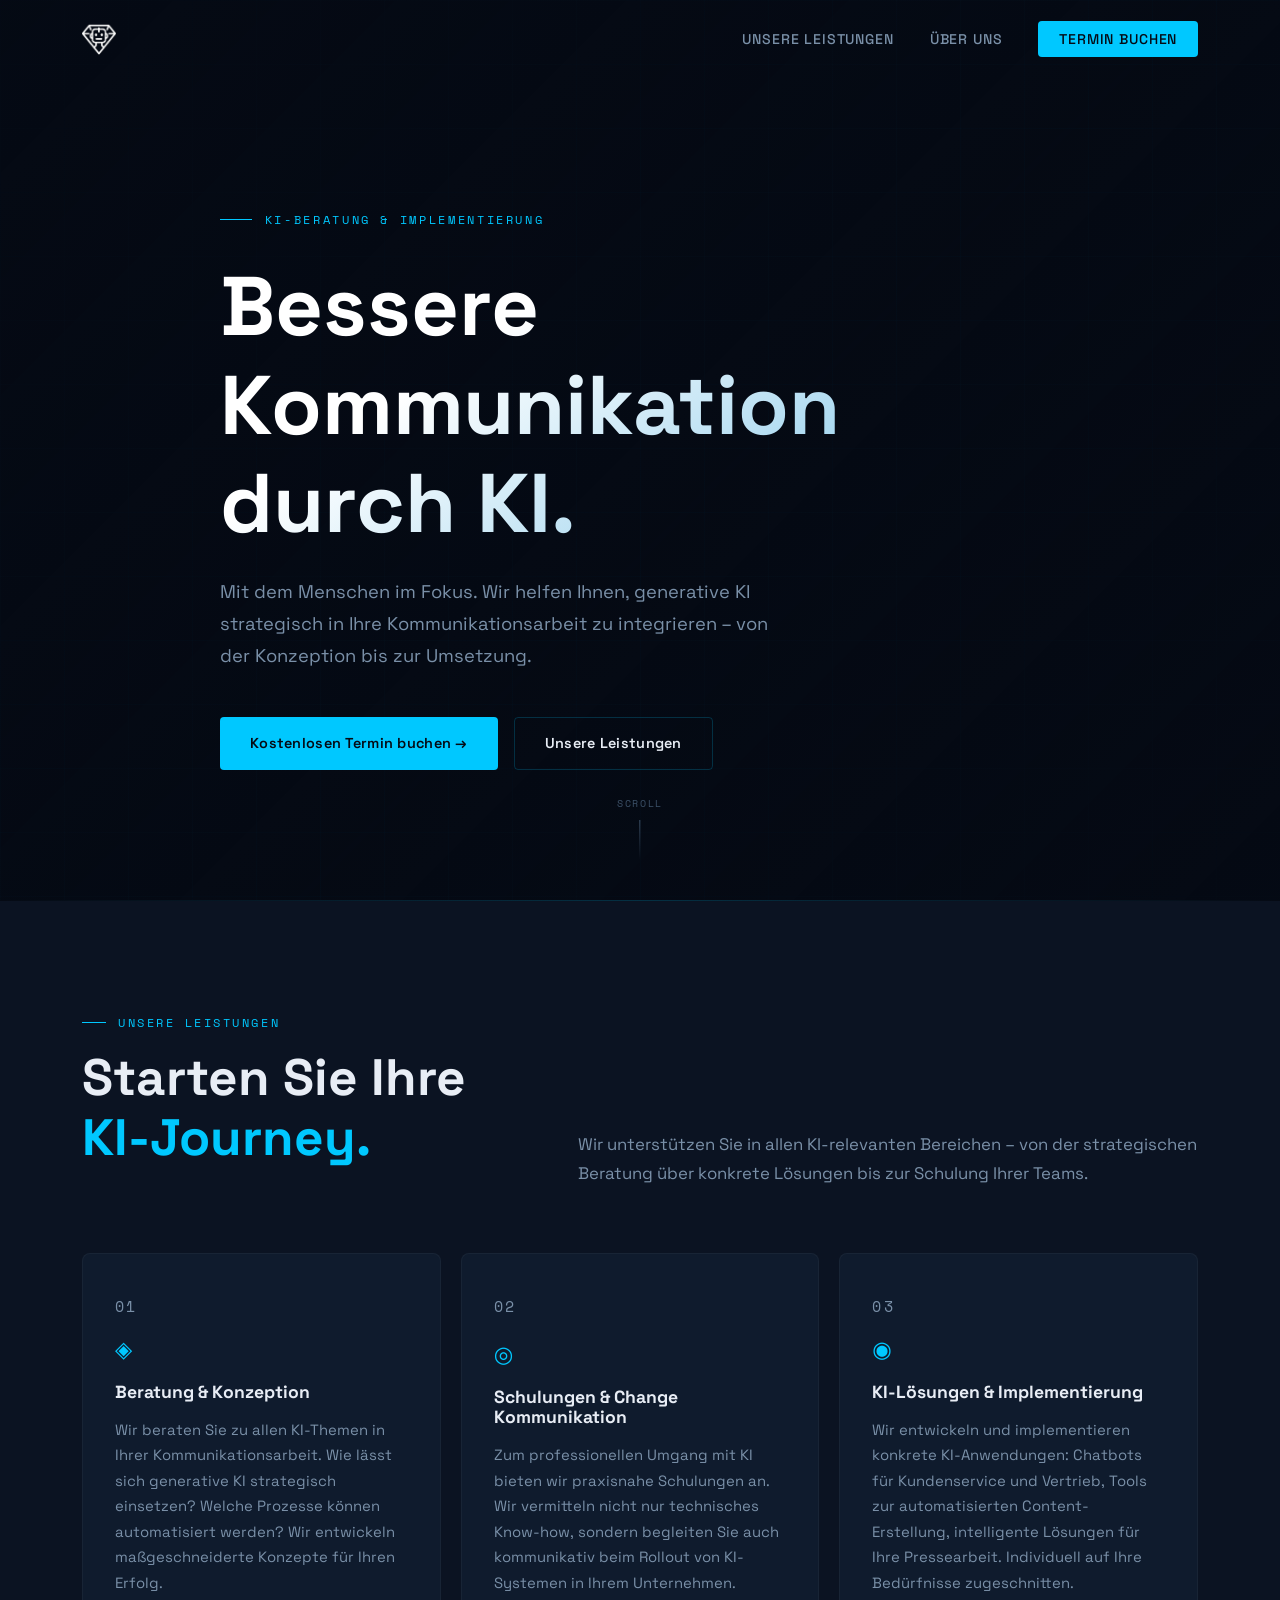
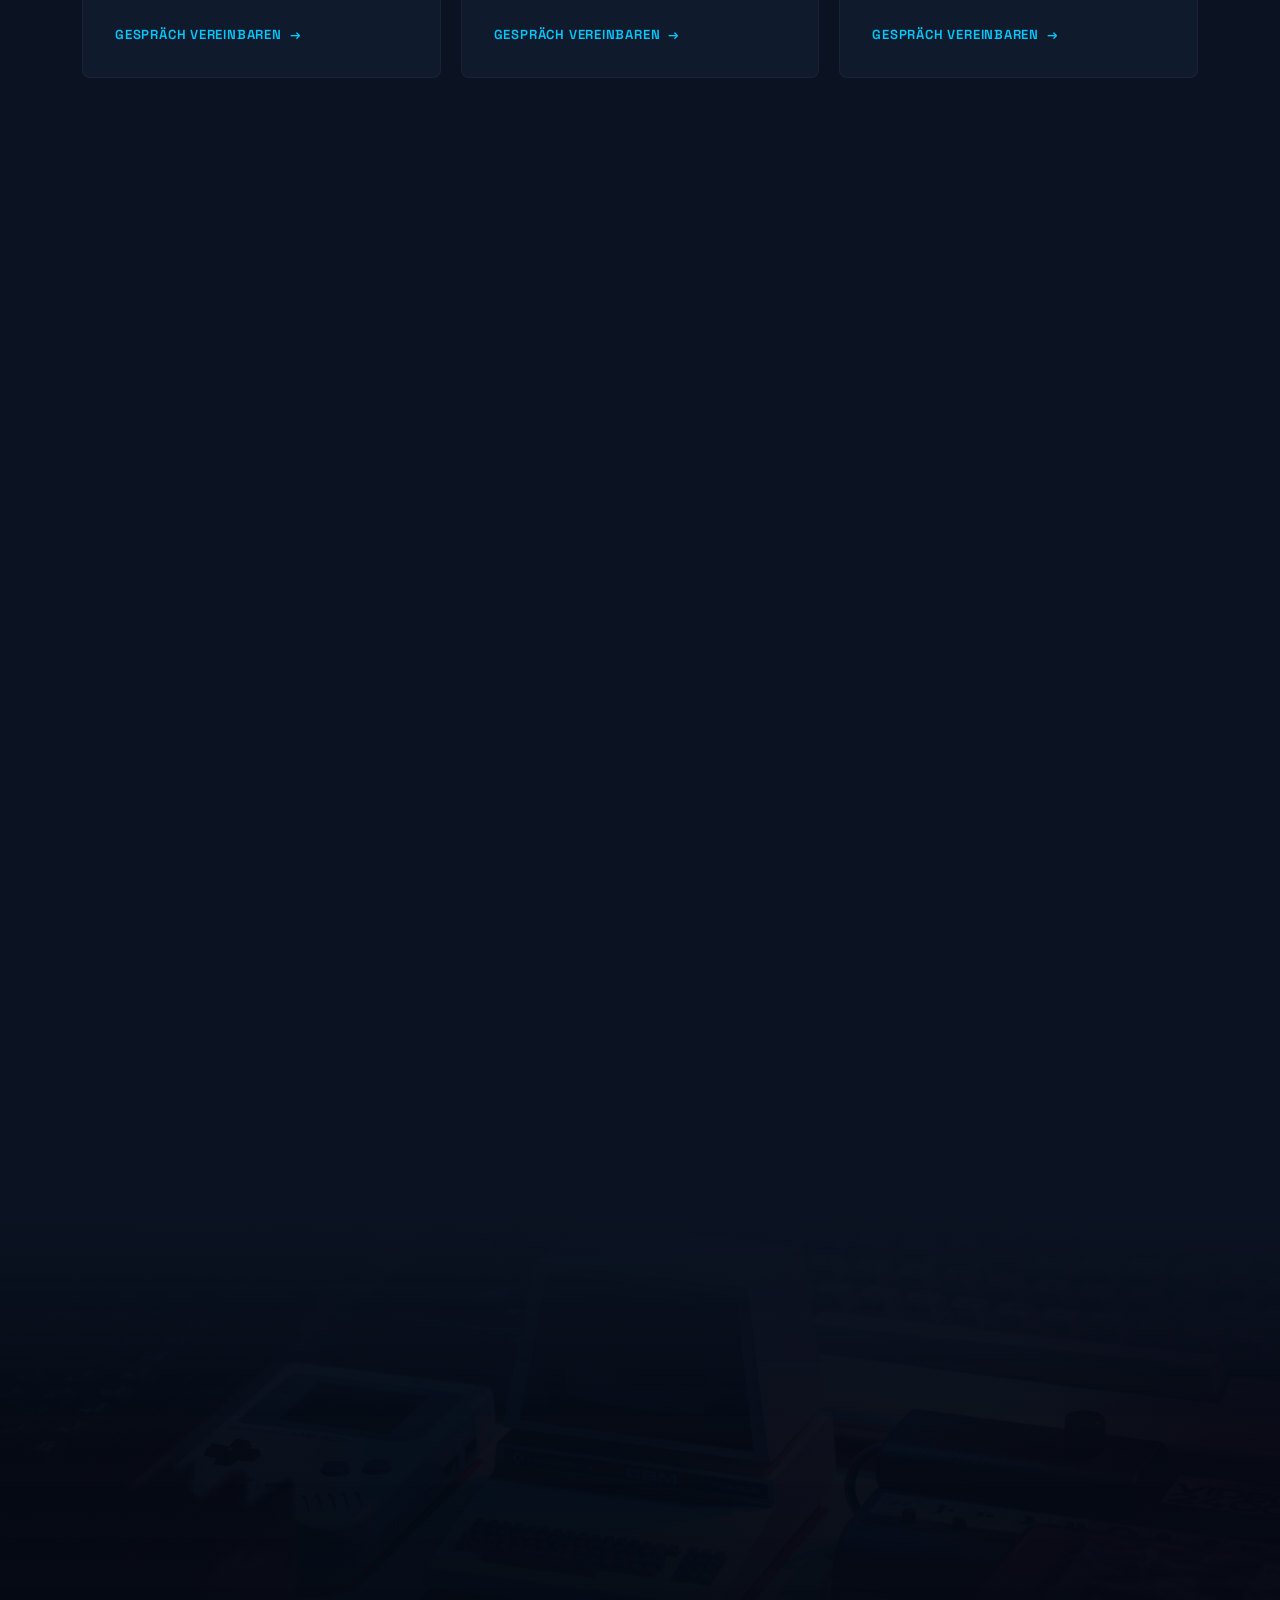
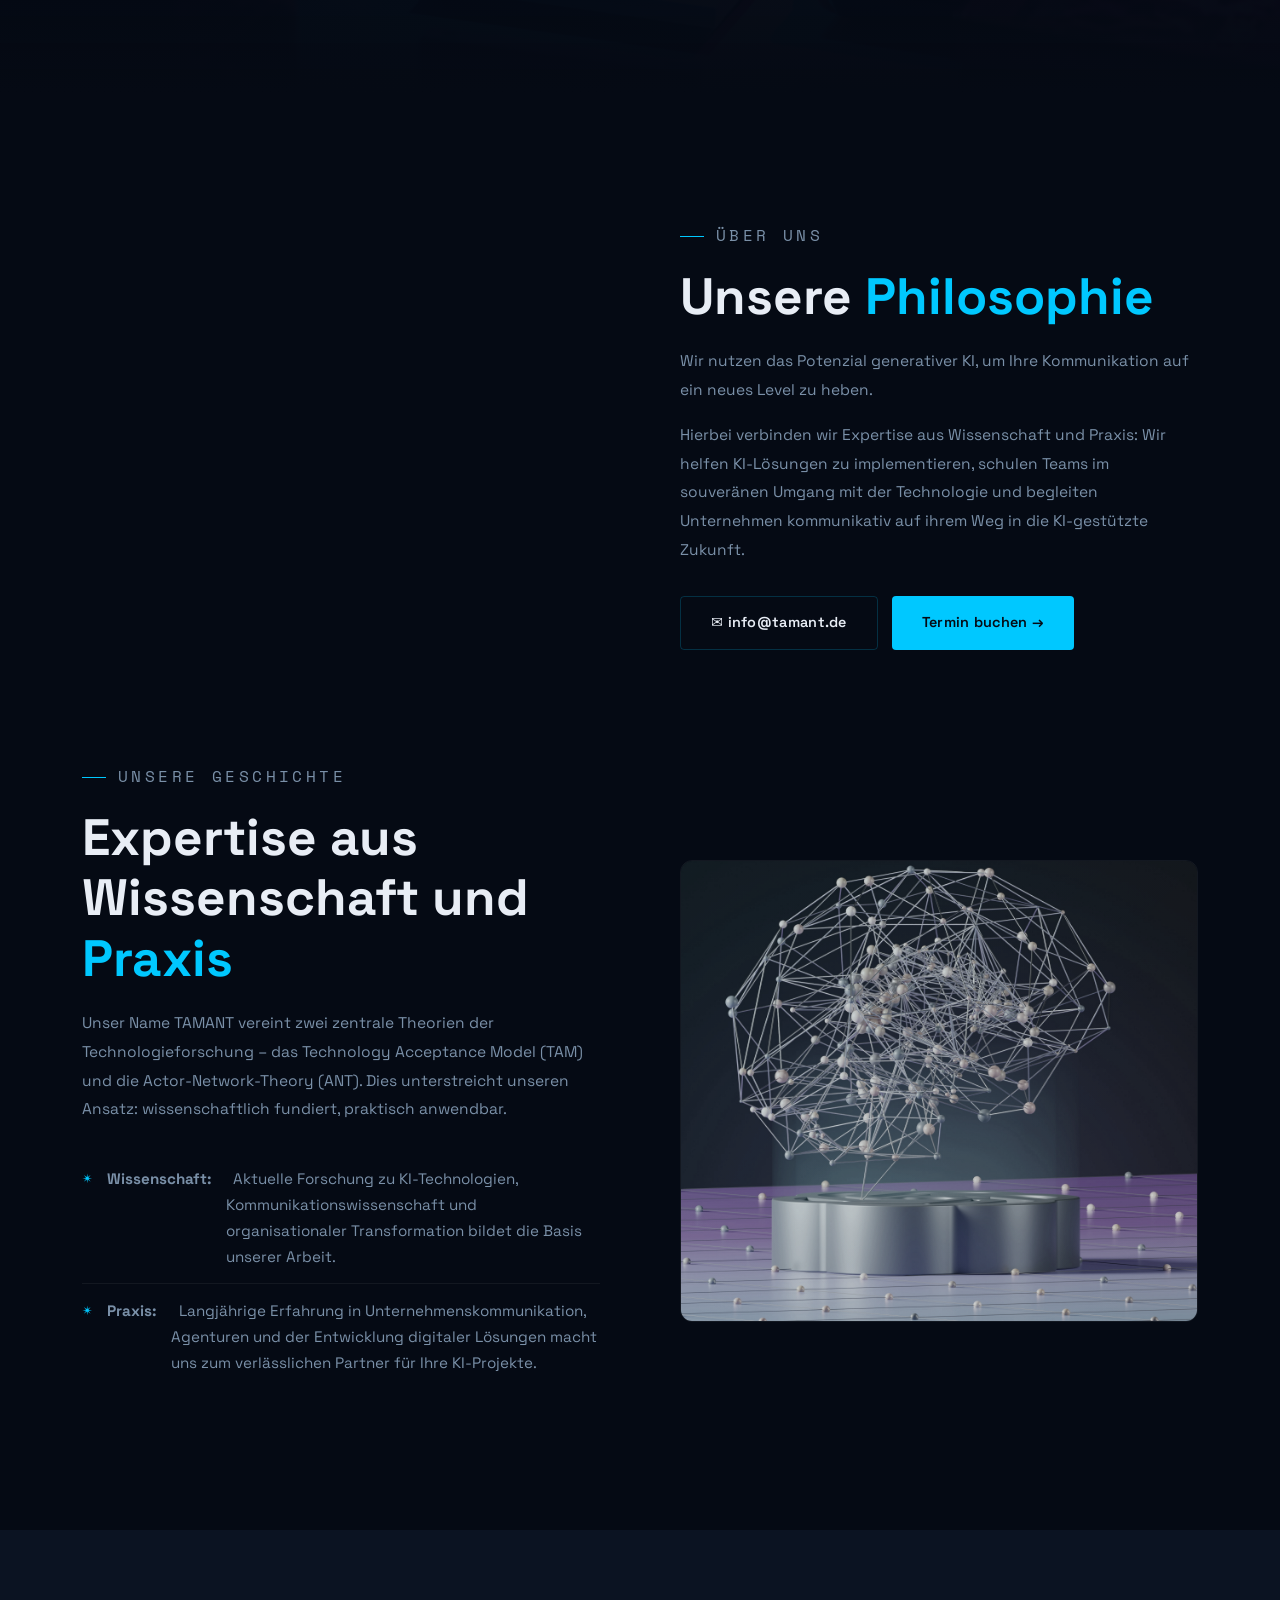
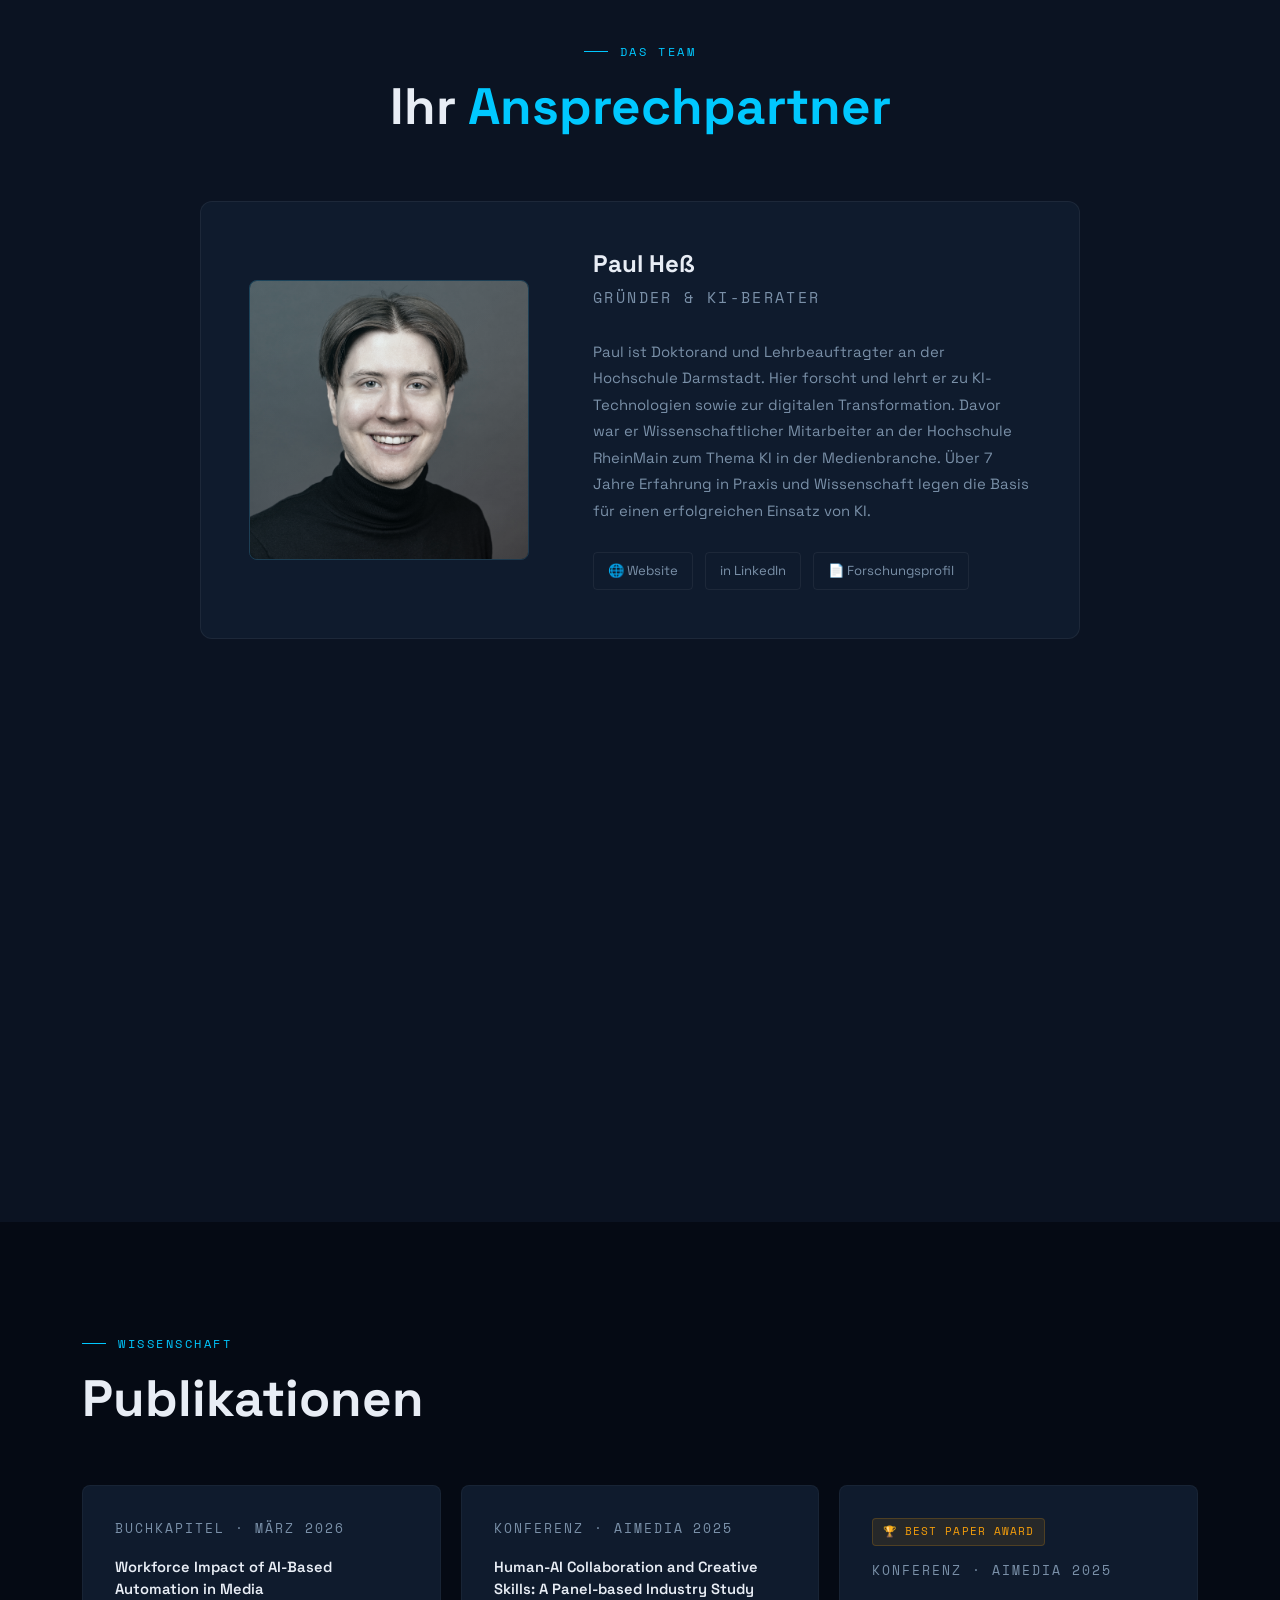
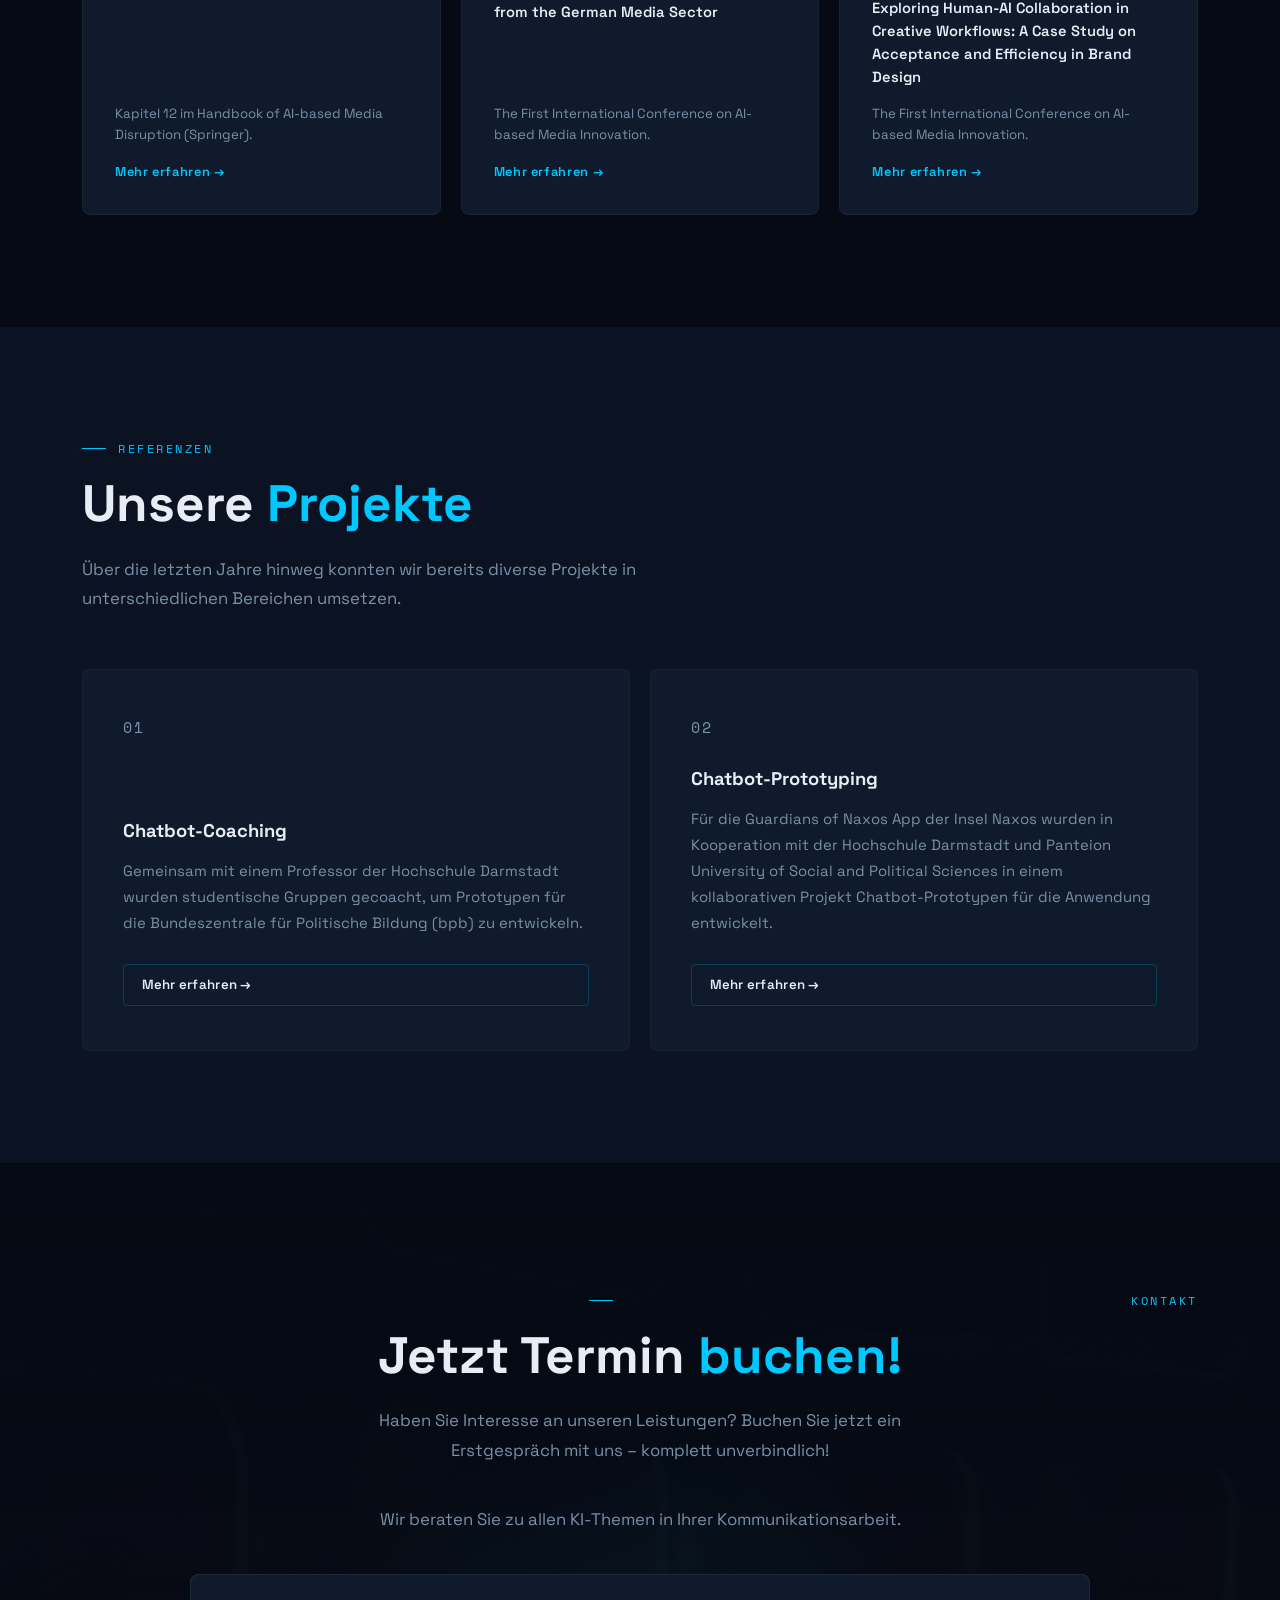
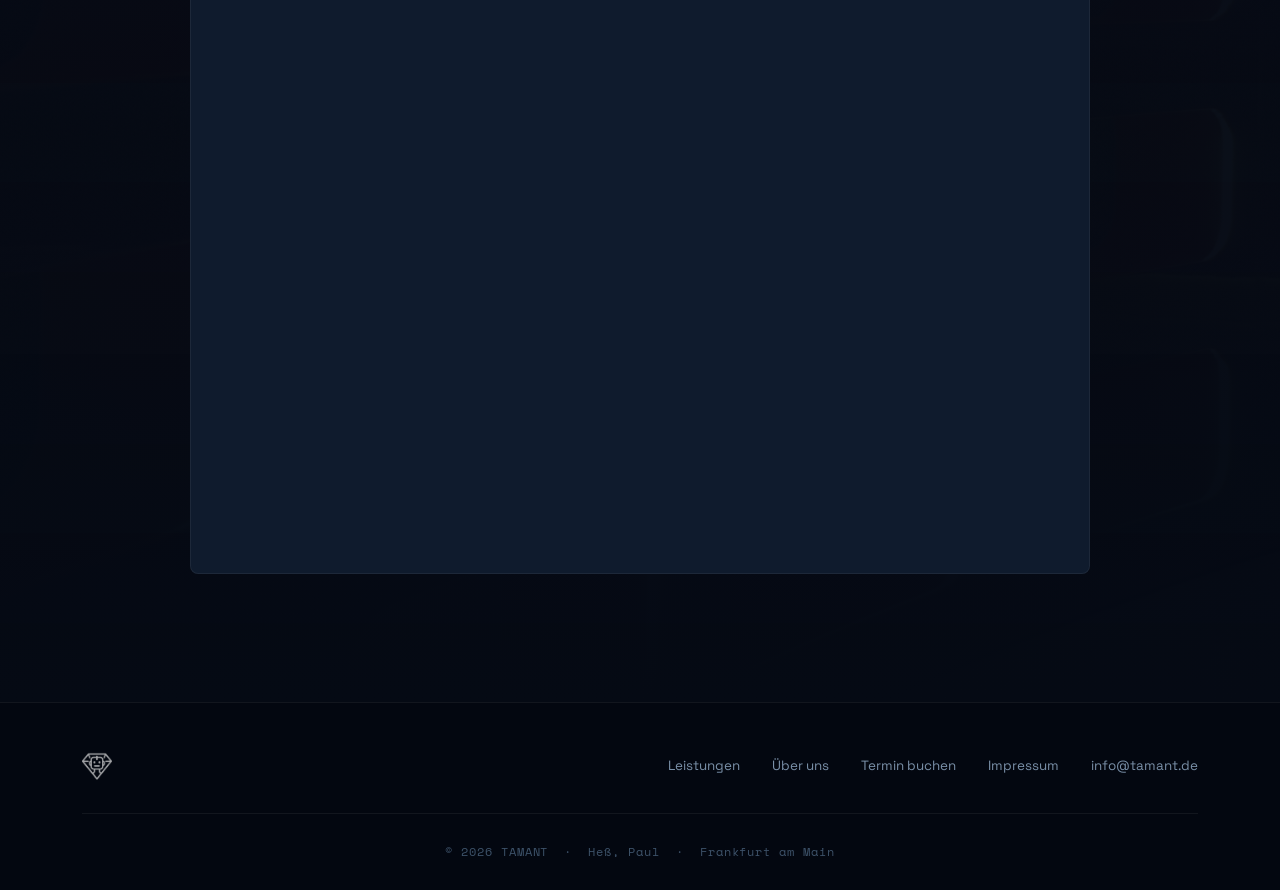
==== index.html @ e0c57c05 "Upload Tamant seite komplett" ====
<!DOCTYPE html>
<html lang="de">
<head>
  <meta charset="UTF-8">
  <meta name="viewport" content="width=device-width, initial-scale=1.0">
  <meta name="description" content="TAMANT – Bessere Kommunikation durch KI. Mit dem Menschen im Fokus. KI-Beratung, Schulungen und Implementierung für Ihre Unternehmenskommunikation.">
  <meta property="og:title" content="TAMANT – KI-Beratung für bessere Kommunikation">
  <meta property="og:description" content="Strategische KI-Beratung, praxisnahe Schulungen und konkrete Implementierung. Wissenschaftlich fundiert, persönlich betreut.">
  <meta property="og:image" content="Multimedia/TAMANT Logo weiß_quadrat.png">
  <title>TAMANT – KI-Beratung für bessere Kommunikation</title>
  <link rel="stylesheet" href="style.css">
  <link rel="icon" href="Multimedia/TAMANT Logo_schwarz.png" type="image/png">
</head>
<body>

  <!-- ══════════════════════════════════════
       NAVIGATION
  ══════════════════════════════════════ -->
  <nav class="nav" id="nav">
    <div class="nav-inner">
      <a href="#home" class="nav-logo" aria-label="TAMANT – Startseite">
        <img src="Multimedia/TAMANT Logo weiß_quadrat.png" alt="TAMANT Logo">
      </a>
      <ul class="nav-links" id="nav-links" role="navigation" aria-label="Hauptnavigation">
        <li><a href="#leistungen">Unsere Leistungen</a></li>
        <li><a href="#ueber-uns">Über uns</a></li>
        <li><a href="#termin" class="nav-cta">Termin buchen</a></li>
      </ul>
      <button class="nav-toggle" id="nav-toggle" aria-label="Menü öffnen/schließen" aria-expanded="false">
        <span></span><span></span><span></span>
      </button>
    </div>
  </nav>


  <!-- ══════════════════════════════════════
       HERO
  ══════════════════════════════════════ -->
  <section class="hero" id="home" aria-label="Willkommen bei TAMANT">
    <div class="hero-video" aria-hidden="true">
      <video autoplay muted loop playsinline preload="metadata">
        <source src="Multimedia/AI_Powered_Network_Animation.mp4" type="video/mp4">
      </video>
    </div>
    <div class="hero-overlay" aria-hidden="true"></div>

    <div class="hero-content">
      <p class="hero-label">KI-Beratung &amp; Implementierung</p>
      <h1>Bessere Kommunikation<br>durch KI.</h1>
      <p class="hero-sub">
        Mit dem Menschen im Fokus. Wir helfen Ihnen, generative KI strategisch
        in Ihre Kommunikationsarbeit zu integrieren – von der Konzeption bis
        zur Umsetzung.
      </p>
      <div class="hero-actions">
        <a href="#termin" class="btn btn-primary">Kostenlosen Termin buchen →</a>
        <a href="#leistungen" class="btn btn-outline">Unsere Leistungen</a>
      </div>
    </div>

    <div class="scroll-hint" aria-hidden="true">scroll</div>
  </section>

  <div class="divider"></div>


  <!-- ══════════════════════════════════════
       LEISTUNGEN
  ══════════════════════════════════════ -->
  <section class="services" id="leistungen">
    <div class="container">

      <div class="services-header">
        <div>
          <p class="section-tag">Unsere Leistungen</p>
          <h2 class="section-title">
            Starten Sie Ihre<br>
            <span class="accent">KI-Journey.</span>
          </h2>
        </div>
        <p class="section-desc">
          Wir unterstützen Sie in allen KI-relevanten Bereichen – von der
          strategischen Beratung über konkrete Lösungen bis zur Schulung
          Ihrer Teams.
        </p>
      </div>

      <!-- Three service cards -->
      <div class="services-grid">

        <div class="service-card fade-up">
          <p class="service-num">01</p>
          <div class="service-icon">◈</div>
          <h3>Beratung &amp; Konzeption</h3>
          <p>
            Wir beraten Sie zu allen KI-Themen in Ihrer Kommunikationsarbeit.
            Wie lässt sich generative KI strategisch einsetzen? Welche Prozesse
            können automatisiert werden? Wir entwickeln maßgeschneiderte
            Konzepte für Ihren Erfolg.
          </p>
          <a href="#termin" class="card-cta">Gespräch vereinbaren</a>
        </div>

        <div class="service-card fade-up delay-1">
          <p class="service-num">02</p>
          <div class="service-icon">◎</div>
          <h3>Schulungen &amp; Change Kommunikation</h3>
          <p>
            Zum professionellen Umgang mit KI bieten wir praxisnahe Schulungen
            an. Wir vermitteln nicht nur technisches Know-how, sondern begleiten
            Sie auch kommunikativ beim Rollout von KI-Systemen in Ihrem
            Unternehmen.
          </p>
          <a href="#termin" class="card-cta">Gespräch vereinbaren</a>
        </div>

        <div class="service-card fade-up delay-2">
          <p class="service-num">03</p>
          <div class="service-icon">◉</div>
          <h3>KI-Lösungen &amp; Implementierung</h3>
          <p>
            Wir entwickeln und implementieren konkrete KI-Anwendungen: Chatbots
            für Kundenservice und Vertrieb, Tools zur automatisierten
            Content-Erstellung, intelligente Lösungen für Ihre Pressearbeit.
            Individuell auf Ihre Bedürfnisse zugeschnitten.
          </p>
          <a href="#termin" class="card-cta">Gespräch vereinbaren</a>
        </div>

      </div><!-- /services-grid -->

      <!-- Pricing block -->
      <div class="pricing-block fade-up">
        <div class="pricing-visual">
          <img src="Multimedia/Layout Dialogue Design.jpg"
               alt="Dialogue Design Visualisierung"
               loading="lazy">
        </div>
        <div class="pricing-text">
          <p class="section-tag">Faire Konditionen</p>
          <h3>Preiswerter Service</h3>
          <p>
            Jedes Projekt ist einzigartig. Deswegen haben wir keine
            Pauschalpreise, sondern entwickeln individuelle Angebote.
          </p>
          <p>
            Durch unser agiles Team bieten wir professionelle KI-Lösungen und
            Beratung zu fairen Konditionen an. Vereinbaren Sie ein unverbindliches
            Erstgespräch und nutzen Sie KI für erfolgreiche Kommunikation!
          </p>
          <div class="btn-group">
            <a href="#termin" class="btn btn-primary">Gespräch vereinbaren →</a>
            <a href="#ueber-uns" class="btn btn-outline">Über uns</a>
          </div>
        </div>
      </div><!-- /pricing-block -->

      <!-- KI Critical callout -->
      <div class="ki-critical fade-up">
        <p class="section-tag">KI-kritisch gedacht</p>
        <h3>Sehen Sie KI noch kritisch?</h3>
        <p>
          Wir auch! Ein Einsatz von KI sollte nie unbedacht erfolgen. Jedoch
          nutzen viele Mitarbeiter*innen in Unternehmen KI-Anwendungen ohne
          Wissen ihrer Arbeitgeber. Dies führt zu Datenschutzrisiken und
          beeinflusster Kommunikation.
        </p>
        <p>
          Klare Guidelines und personalisierte Anwendungen können diese
          Schattennutzung eingrenzen und steuern. Wir helfen Ihnen gerne dabei.
        </p>
        <a href="https://it-kenner.heise.de/it-summit-by-heise/ki-praxis/shadow-ai-wie-heimliche-ki-nutzung-unternehmensdaten-gefaehrdet/"
           target="_blank" rel="noopener noreferrer"
           class="btn btn-outline"
           style="margin-top:1.5rem; font-size:0.85rem; padding:0.6rem 1.25rem;">
          Mehr über Schattennutzung von KI erfahren →
        </a>
      </div>

    </div>
  </section>


  <!-- ══════════════════════════════════════
       STATS / PILLARS
  ══════════════════════════════════════ -->
  <section class="stats-section" aria-label="Unsere Stärken">
    <div class="stats-bg" aria-hidden="true">
      <img src="Multimedia/lorenzo-herrera-p0j-mE6mGo4-unsplash.jpg"
           alt="" loading="lazy">
    </div>
    <div class="container">
      <div class="stats-inner">
        <div class="stats-grid">
          <div class="stat-card fade-up">
            <span class="stat-number">100%</span>
            <div class="stat-label">Wissenschaftlich</div>
            <p class="stat-desc">
              Durch unsere wissenschaftliche Arbeit sind wir immer auf dem
              neuesten Stand der KI-Forschung und Kommunikationswissenschaft.
            </p>
          </div>
          <div class="stat-card fade-up delay-1">
            <span class="stat-number">100%</span>
            <div class="stat-label">Praktisch</div>
            <p class="stat-desc">
              Wir kennen die Anforderungen moderner Unternehmenskommunikation
              und entwickeln KI-Lösungen, die wirklich funktionieren.
            </p>
          </div>
          <div class="stat-card fade-up delay-2">
            <span class="stat-number">100%</span>
            <div class="stat-label">Persönlich</div>
            <p class="stat-desc">
              Jedes Projekt wird individuell konzipiert. Unsere Beratung,
              Lösungen und Schulungen passen wir genau auf Ihre
              Kommunikationsziele an.
            </p>
          </div>
        </div>
      </div>
    </div>
  </section>


  <!-- ══════════════════════════════════════
       ÜBER UNS
  ══════════════════════════════════════ -->
  <section class="about" id="ueber-uns">
    <div class="container">

      <!-- Philosophie -->
      <div class="about-split">
        <div class="about-image fade-up">
          <img src="Multimedia/alina-grubnyak-ZiQkhI7417A-unsplash.jpg"
               alt="Netzwerk-Visualisierung" loading="lazy">
        </div>
        <div class="about-text">
          <p class="section-tag">Über uns</p>
          <h2 class="section-title">Unsere <span class="accent">Philosophie</span></h2>
          <p>
            Wir nutzen das Potenzial generativer KI, um Ihre Kommunikation auf
            ein neues Level zu heben.
          </p>
          <p>
            Hierbei verbinden wir Expertise aus Wissenschaft und Praxis: Wir
            helfen KI-Lösungen zu implementieren, schulen Teams im souveränen
            Umgang mit der Technologie und begleiten Unternehmen kommunikativ
            auf ihrem Weg in die KI-gestützte Zukunft.
          </p>
          <div class="about-actions">
            <a href="mailto:info@tamant.de" class="btn btn-outline">
              ✉ info@tamant.de
            </a>
            <a href="#termin" class="btn btn-primary">Termin buchen →</a>
          </div>
        </div>
      </div>

      <!-- Geschichte -->
      <div class="about-split">
        <div class="about-text">
          <p class="section-tag">Unsere Geschichte</p>
          <h2 class="section-title">Expertise aus Wissenschaft und <span class="accent">Praxis</span></h2>
          <p>
            Unser Name TAMANT vereint zwei zentrale Theorien der
            Technologieforschung – das Technology Acceptance Model (TAM) und
            die Actor-Network-Theory (ANT). Dies unterstreicht unseren Ansatz:
            wissenschaftlich fundiert, praktisch anwendbar.
          </p>
          <ul class="feature-list">
            <li>
              <strong>Wissenschaft:</strong>&ensp;Aktuelle Forschung zu KI-Technologien,
              Kommunikationswissenschaft und organisationaler Transformation
              bildet die Basis unserer Arbeit.
            </li>
            <li>
              <strong>Praxis:</strong>&ensp;Langjährige Erfahrung in
              Unternehmenskommunikation, Agenturen und der Entwicklung digitaler
              Lösungen macht uns zum verlässlichen Partner für Ihre KI-Projekte.
            </li>
          </ul>
        </div>
        <div class="about-image fade-up">
          <img src="Multimedia/growtika-nGoCBxiaRO0-unsplash.jpg"
               alt="KI und Technologie" loading="lazy">
        </div>
      </div>

    </div>
  </section>


  <!-- ══════════════════════════════════════
       TEAM
  ══════════════════════════════════════ -->
  <section class="team-section">
    <div class="container">
      <div class="team-header">
        <p class="section-tag" style="justify-content:center;">Das Team</p>
        <h2 class="section-title">
          Ihr <span class="accent">Ansprechpartner</span>
        </h2>
      </div>

      <div class="team-card fade-up">
        <div class="team-photo">
          <img src="Multimedia/PaulHeß_Quadrat.jpg"
               alt="Paul Heß – Gründer TAMANT" loading="lazy">
        </div>
        <div class="team-info">
          <h3>Paul Heß</h3>
          <p class="team-role">Gründer &amp; KI-Berater</p>
          <p>
            Paul ist Doktorand und Lehrbeauftragter an der Hochschule Darmstadt.
            Hier forscht und lehrt er zu KI-Technologien sowie zur digitalen
            Transformation. Davor war er Wissenschaftlicher Mitarbeiter an der
            Hochschule RheinMain zum Thema KI in der Medienbranche. Über 7 Jahre
            Erfahrung in Praxis und Wissenschaft legen die Basis für einen
            erfolgreichen Einsatz von KI.
          </p>
          <div class="team-links">
            <a href="https://paulhess.de/" target="_blank" rel="noopener noreferrer">
              🌐 Website
            </a>
            <a href="https://www.linkedin.com/in/paul-he%C3%9F-6403b8169/"
               target="_blank" rel="noopener noreferrer">
              in LinkedIn
            </a>
            <a href="https://mediencampus.h-da.de/forschen/angebote/wissenschaftlicher-nachwuchs"
               target="_blank" rel="noopener noreferrer">
              📄 Forschungsprofil
            </a>
          </div>
        </div>
      </div>

      <!-- Scientific Focus block -->
      <div class="sci-block fade-up">
        <div class="sci-image">
          <img src="Multimedia/IMG-20250522-WA0017.jpg"
               alt="Paul Heß – Wissenschaftliche Arbeit" loading="lazy">
        </div>
        <div class="sci-text">
          <p class="section-tag">Wissenschaftlicher Fokus</p>
          <h3>Expertise aus Wissenschaft und Praxis</h3>
          <p>
            Unsere Anwendung von KI in der Praxis ist konstant empirisch geprüft
            und mit den neusten Erkenntnissen der Forschung abgeglichen. Durch
            den angewandten Fokus der Forschung sowie Praxisprojekte ist auch
            die Lage der Organisationen stets Teil der wissenschaftlichen Arbeit.
          </p>
          <a href="https://mediencampus.h-da.de/forschen/angebote/wissenschaftlicher-nachwuchs"
             target="_blank" rel="noopener noreferrer"
             class="btn btn-outline"
             style="font-size:0.85rem; padding:0.6rem 1.25rem;">
            Forschungsprofil ansehen →
          </a>
        </div>
      </div>

    </div>
  </section>


  <!-- ══════════════════════════════════════
       PUBLIKATIONEN
  ══════════════════════════════════════ -->
  <section class="publications">
    <div class="container">
      <p class="section-tag">Wissenschaft</p>
      <h2 class="section-title">Publikationen</h2>

      <div class="pub-grid">

        <div class="pub-card fade-up">
          <p class="pub-tag">Buchkapitel · März 2026</p>
          <h4>Workforce Impact of AI-Based Automation in Media</h4>
          <p>Kapitel 12 im Handbook of AI-based Media Disruption (Springer).</p>
          <a href="https://link.springer.com/book/9783032076045"
             target="_blank" rel="noopener noreferrer">
            Mehr erfahren →
          </a>
        </div>

        <div class="pub-card fade-up delay-1">
          <p class="pub-tag">Konferenz · AIMEDIA 2025</p>
          <h4>Human-AI Collaboration and Creative Skills: A Panel-based Industry Study from the German Media Sector</h4>
          <p>The First International Conference on AI-based Media Innovation.</p>
          <a href="https://scholar.google.com/citations?view_op=view_citation&hl=de&user=tS3W3GwAAAAJ&citation_for_view=tS3W3GwAAAAJ:u-x6o8ySG0sC"
             target="_blank" rel="noopener noreferrer">
            Mehr erfahren →
          </a>
        </div>

        <div class="pub-card fade-up delay-2">
          <div class="pub-award">🏆 Best Paper Award</div>
          <p class="pub-tag">Konferenz · AIMEDIA 2025</p>
          <h4>Exploring Human-AI Collaboration in Creative Workflows: A Case Study on Acceptance and Efficiency in Brand Design</h4>
          <p>The First International Conference on AI-based Media Innovation.</p>
          <a href="https://scholar.google.com/citations?view_op=view_citation&hl=de&user=tS3W3GwAAAAJ&citation_for_view=tS3W3GwAAAAJ:u5HHmVD_uO8C"
             target="_blank" rel="noopener noreferrer">
            Mehr erfahren →
          </a>
        </div>

      </div>
    </div>
  </section>


  <!-- ══════════════════════════════════════
       PROJEKTE
  ══════════════════════════════════════ -->
  <section class="projects">
    <div class="container">
      <p class="section-tag">Referenzen</p>
      <h2 class="section-title">Unsere <span class="accent">Projekte</span></h2>
      <p class="section-desc">
        Über die letzten Jahre hinweg konnten wir bereits diverse Projekte in
        unterschiedlichen Bereichen umsetzen.
      </p>

      <div class="projects-grid">

        <div class="project-card fade-up">
          <p class="project-num">01</p>
          <h3>Chatbot-Coaching</h3>
          <p>
            Gemeinsam mit einem Professor der Hochschule Darmstadt wurden
            studentische Gruppen gecoacht, um Prototypen für die
            Bundeszentrale für Politische Bildung (bpb) zu entwickeln.
          </p>
          <a href="https://mediencampus.h-da.de/studieren/studienangebot/bachelor/onlinekommunikation/projekte/projekte-detail/ask-me-anything"
             target="_blank" rel="noopener noreferrer"
             class="btn btn-outline">
            Mehr erfahren →
          </a>
        </div>

        <div class="project-card fade-up delay-1">
          <p class="project-num">02</p>
          <h3>Chatbot-Prototyping</h3>
          <p>
            Für die Guardians of Naxos App der Insel Naxos wurden in Kooperation
            mit der Hochschule Darmstadt und Panteion University of Social and
            Political Sciences in einem kollaborativen Projekt Chatbot-Prototypen
            für die Anwendung entwickelt.
          </p>
          <a href="https://www.youtube.com/watch?v=9rZSZxHg_CI&t=293s"
             target="_blank" rel="noopener noreferrer"
             class="btn btn-outline">
            Mehr erfahren →
          </a>
        </div>

      </div>
    </div>
  </section>


  <!-- ══════════════════════════════════════
       TERMIN BUCHEN
  ══════════════════════════════════════ -->
  <section class="booking" id="termin">
    <div class="booking-bg" aria-hidden="true">
      <img src="Multimedia/krisjanis-kazaks-hM62J2XrcH0-unsplash.jpg"
           alt="" loading="lazy">
    </div>
    <div class="container">
      <div class="booking-inner">
        <p class="section-tag">Kontakt</p>
        <h2 class="section-title">
          Jetzt Termin <span class="accent">buchen!</span>
        </h2>
        <p class="section-desc">
          Haben Sie Interesse an unseren Leistungen? Buchen Sie jetzt ein
          Erstgespräch mit uns – komplett unverbindlich!
        </p>
        <p class="section-desc" style="margin-top:0.5rem; margin-bottom:2.5rem;">
          Wir beraten Sie zu allen KI-Themen in Ihrer Kommunikationsarbeit.
        </p>

        <!-- cal.com Inline Embed -->
        <div id="cal-booking" style="width:100%; min-height:600px; border-radius:8px; overflow:hidden;"></div>

      </div>
    </div>
  </section>


  <!-- ══════════════════════════════════════
       FOOTER
  ══════════════════════════════════════ -->
  <footer>
    <div class="container">
      <div class="footer-inner">
        <a href="#home" class="footer-logo" aria-label="Zurück zur Startseite">
          <img src="Multimedia/TAMANT Logo weiß_quadrat.png" alt="TAMANT">
        </a>
        <nav class="footer-links" aria-label="Footer-Navigation">
          <a href="#leistungen">Leistungen</a>
          <a href="#ueber-uns">Über uns</a>
          <a href="#termin">Termin buchen</a>
          <a href="impressum.html">Impressum</a>
          <a href="mailto:info@tamant.de">info@tamant.de</a>
        </nav>
      </div>
      <p class="footer-bottom">© 2026 TAMANT &nbsp;·&nbsp; Heß, Paul &nbsp;·&nbsp; Frankfurt am Main</p>
    </div>
  </footer>


  <!-- ══════════════════════════════════════
       CAL.COM INLINE EMBED
  ══════════════════════════════════════ -->
  <script type="text/javascript">
    (function (C, A, L) {
      let p = function (a, ar) { a.q.push(ar); };
      let d = C.document;
      C.Cal = C.Cal || function () {
        let cal = C.Cal; let ar = arguments;
        if (!cal.loaded) {
          cal.ns = {}; cal.q = cal.q || [];
          d.head.appendChild(d.createElement("script")).src = A;
          cal.loaded = true;
        }
        if (ar[0] === L) {
          const api = function () { p(api, arguments); };
          const namespace = ar[1];
          api.q = api.q || [];
          if (typeof namespace === "string") {
            cal.ns[namespace] = cal.ns[namespace] || api;
            p(cal.ns[namespace], ar);
            p(cal, ["-init-form", namespace]);
          } else {
            p(cal, ar);
            p(cal, ["-init-form"]);
          }
          return;
        }
        p(cal, ar);
      };
    })(window, "https://app.cal.com/embed/embed.js", "init");

    Cal("init", { origin: "https://cal.com" });

    Cal("inline", {
      elementOrSelector: "#cal-booking",
      calLink: "paul-hess-2hjo2p",
      layout: "month_view"
    });

    Cal("ui", {
      theme: "dark",
      styles: {
        branding: { brandColor: "#00c8ff" }
      },
      hideEventTypeDetails: false,
      layout: "month_view"
    });
  </script>

  <!-- ══════════════════════════════════════
       VOICEFLOW CHATBOT
  ══════════════════════════════════════ -->
  <script>
    (function(d, t) {
      var v = d.createElement(t), s = d.getElementsByTagName(t)[0];
      v.onload = function() {
        window.voiceflow.chat.load({
          verify: { projectID: '68f63f50d2c4f43dfe952acd' },
          url: 'https://general-runtime.voiceflow.com',
          versionID: 'production',
          voice: {
            url: "https://runtime-api.voiceflow.com"
          }
        });
      };
      v.src = "https://cdn.voiceflow.com/widget-next/bundle.mjs";
      v.type = "text/javascript";
      s.parentNode.insertBefore(v, s);
    })(document, 'script');
  </script>

  <script src="script.js"></script>
</body>
</html>
---- style.css ----
/* ═══════════════════════════════════════════════════════════
   TAMANT – Main Stylesheet
   Dark Retrofuturistic Modern Theme
   ═══════════════════════════════════════════════════════════ */

@import url('https://fonts.googleapis.com/css2?family=Space+Grotesk:wght@300;400;500;600;700&family=Space+Mono:ital,wght@0,400;0,700;1,400&display=swap');

/* ─── Custom Properties ─── */
:root {
  --bg-primary:    #050a14;
  --bg-secondary:  #0b1322;
  --bg-card:       #0f1b2d;
  --bg-card-hover: #131f33;

  --accent:        #00c8ff;
  --accent-dim:    rgba(0, 200, 255, 0.12);
  --accent-purple: #6e3cdb;
  --accent-glow:   0 0 40px rgba(0, 200, 255, 0.18);

  --text-primary:  #e8edf5;
  --text-muted:    #7a90a8;
  --text-faint:    #3d5269;

  --border:        rgba(0, 200, 255, 0.2);
  --border-subtle: rgba(255, 255, 255, 0.06);
  --border-card:   rgba(255, 255, 255, 0.04);

  --font-main: 'Space Grotesk', system-ui, -apple-system, sans-serif;
  --font-mono: 'Space Mono', 'Courier New', monospace;

  --ease: cubic-bezier(0.4, 0, 0.2, 1);
  --transition: 0.3s var(--ease);
  --transition-slow: 0.6s var(--ease);

  --radius-sm:  4px;
  --radius:     8px;
  --radius-lg:  12px;
  --radius-xl:  20px;
}

/* ─── Reset & Base ─── */
*, *::before, *::after {
  box-sizing: border-box;
  margin: 0;
  padding: 0;
}

html {
  scroll-behavior: smooth;
  font-size: 16px;
}

body {
  font-family: var(--font-main);
  background-color: var(--bg-primary);
  color: var(--text-primary);
  line-height: 1.65;
  overflow-x: hidden;
  -webkit-font-smoothing: antialiased;
}

/* ── Subtle grid background ── */
body::before {
  content: '';
  position: fixed;
  inset: 0;
  background-image:
    linear-gradient(rgba(0, 200, 255, 0.025) 1px, transparent 1px),
    linear-gradient(90deg, rgba(0, 200, 255, 0.025) 1px, transparent 1px);
  background-size: 64px 64px;
  pointer-events: none;
  z-index: 0;
}

img  { max-width: 100%; height: auto; display: block; }
a    { color: var(--accent); text-decoration: none; transition: var(--transition); }
a:hover { color: #fff; }
ul, ol { list-style: none; }

/* ─── Typography ─── */
h1, h2, h3, h4 { line-height: 1.18; font-weight: 700; }

h1 { font-size: clamp(2.6rem, 6.5vw, 5.2rem); }
h2 { font-size: clamp(1.8rem, 4vw,   3.2rem); }
h3 { font-size: clamp(1.15rem, 2.5vw, 1.6rem); }
h4 { font-size: 1rem; font-weight: 600; }

.accent { color: var(--accent); }
.mono   { font-family: var(--font-mono); }

/* ─── Layout ─── */
.container {
  max-width: 1180px;
  margin: 0 auto;
  padding: 0 2rem;
}

section { position: relative; z-index: 1; }

/* ─── Section Anatomy ─── */
.section-tag {
  font-family: var(--font-mono);
  font-size: 0.72rem;
  letter-spacing: 0.22em;
  text-transform: uppercase;
  color: var(--accent);
  margin-bottom: 1rem;
  display: flex;
  align-items: center;
  gap: 0.75rem;
}
.section-tag::before {
  content: '';
  display: block;
  width: 1.5rem;
  height: 1px;
  background: var(--accent);
  flex-shrink: 0;
}

.section-title  { margin-bottom: 1.25rem; }
.section-desc   {
  color: var(--text-muted);
  max-width: 620px;
  font-size: 1.05rem;
  line-height: 1.75;
}

/* ─── Buttons ─── */
.btn {
  display: inline-flex;
  align-items: center;
  gap: 0.5rem;
  padding: 0.875rem 1.875rem;
  border-radius: var(--radius-sm);
  font-family: var(--font-main);
  font-weight: 600;
  font-size: 0.9rem;
  letter-spacing: 0.02em;
  transition: var(--transition);
  cursor: pointer;
  border: none;
  white-space: nowrap;
}

.btn-primary {
  background: var(--accent);
  color: var(--bg-primary);
}
.btn-primary:hover {
  background: #fff;
  color: var(--bg-primary);
  transform: translateY(-2px);
  box-shadow: 0 8px 28px rgba(0, 200, 255, 0.35);
}

.btn-outline {
  background: transparent;
  border: 1px solid var(--border);
  color: var(--text-primary);
}
.btn-outline:hover {
  border-color: var(--accent);
  color: var(--accent);
  transform: translateY(-2px);
}

/* ─── Navigation ─── */
.nav {
  position: fixed;
  top: 0; left: 0; right: 0;
  z-index: 1000;
  padding: 1.4rem 0;
  transition: var(--transition);
}
.nav.scrolled {
  background: rgba(5, 10, 20, 0.92);
  backdrop-filter: blur(24px);
  -webkit-backdrop-filter: blur(24px);
  border-bottom: 1px solid var(--border-subtle);
  padding: 1rem 0;
}

.nav-inner {
  display: flex;
  align-items: center;
  justify-content: space-between;
  max-width: 1180px;
  margin: 0 auto;
  padding: 0 2rem;
}

.nav-logo img { height: 34px; width: auto; }

.nav-links {
  display: flex;
  align-items: center;
  gap: 2.25rem;
}
.nav-links a {
  color: var(--text-muted);
  font-size: 0.88rem;
  font-weight: 500;
  letter-spacing: 0.06em;
  text-transform: uppercase;
}
.nav-links a:hover,
.nav-links a.active { color: var(--text-primary); }

.nav-cta {
  background: var(--accent);
  color: var(--bg-primary) !important;
  padding: 0.55rem 1.3rem;
  border-radius: var(--radius-sm);
  font-weight: 700;
  letter-spacing: 0.04em;
}
.nav-cta:hover {
  background: #fff !important;
  color: var(--bg-primary) !important;
}

/* Mobile toggle */
.nav-toggle {
  display: none;
  flex-direction: column;
  gap: 5px;
  cursor: pointer;
  background: none;
  border: none;
  padding: 4px;
  z-index: 1001;
}
.nav-toggle span {
  display: block;
  width: 24px; height: 2px;
  background: var(--text-primary);
  transition: var(--transition);
  transform-origin: center;
}
.nav-toggle.open span:nth-child(1) { transform: translateY(7px) rotate(45deg); }
.nav-toggle.open span:nth-child(2) { opacity: 0; }
.nav-toggle.open span:nth-child(3) { transform: translateY(-7px) rotate(-45deg); }

/* ─── Hero ─── */
.hero {
  min-height: 100vh;
  display: flex;
  align-items: center;
  position: relative;
  overflow: hidden;
  padding-top: 5rem;
}

.hero-video {
  position: absolute;
  inset: 0;
  z-index: 0;
}
.hero-video video {
  width: 100%; height: 100%;
  object-fit: cover;
  opacity: 0.22;
}
.hero-overlay {
  position: absolute;
  inset: 0;
  background: linear-gradient(
    135deg,
    rgba(5, 10, 20, 0.88) 0%,
    rgba(5, 10, 20, 0.35) 55%,
    rgba(5, 10, 20, 0.85) 100%
  );
  z-index: 1;
}

.hero-content {
  position: relative;
  z-index: 2;
  max-width: 1180px;
  margin: 0 auto;
  padding: 0 2rem;
}

.hero-label {
  font-family: var(--font-mono);
  font-size: 0.75rem;
  letter-spacing: 0.22em;
  text-transform: uppercase;
  color: var(--accent);
  margin-bottom: 1.75rem;
  display: flex;
  align-items: center;
  gap: 0.8rem;
}
.hero-label::before {
  content: '';
  display: block;
  width: 2rem; height: 1px;
  background: var(--accent);
}

.hero h1 {
  max-width: 840px;
  margin-bottom: 1.5rem;
  background: linear-gradient(145deg, #ffffff 30%, #a8d8f0 70%, var(--accent) 100%);
  -webkit-background-clip: text;
  -webkit-text-fill-color: transparent;
  background-clip: text;
}

.hero-sub {
  font-size: 1.15rem;
  color: var(--text-muted);
  max-width: 580px;
  margin-bottom: 2.75rem;
  line-height: 1.75;
}

.hero-actions {
  display: flex;
  gap: 1rem;
  flex-wrap: wrap;
}

/* Scroll indicator */
.scroll-hint {
  position: absolute;
  bottom: 2.5rem;
  left: 50%;
  transform: translateX(-50%);
  z-index: 2;
  display: flex;
  flex-direction: column;
  align-items: center;
  gap: 0.5rem;
  color: var(--text-faint);
  font-family: var(--font-mono);
  font-size: 0.65rem;
  letter-spacing: 0.15em;
  text-transform: uppercase;
  animation: bounce 2.5s ease-in-out infinite;
}
.scroll-hint::after {
  content: '';
  display: block;
  width: 1px; height: 2.5rem;
  background: linear-gradient(to bottom, var(--text-faint), transparent);
}
@keyframes bounce {
  0%, 100% { transform: translateX(-50%) translateY(0); }
  50%       { transform: translateX(-50%) translateY(6px); }
}

/* ─── Divider ─── */
.divider {
  height: 1px;
  background: linear-gradient(90deg, transparent, var(--border), transparent);
}

/* ─── Services Section ─── */
.services {
  padding: 7rem 0;
  background: var(--bg-secondary);
}

.services-header {
  display: flex;
  justify-content: space-between;
  align-items: flex-end;
  gap: 2rem;
  margin-bottom: 4rem;
  flex-wrap: wrap;
}
.services-header .section-desc { margin-bottom: 0; }

.services-grid {
  display: grid;
  grid-template-columns: repeat(3, 1fr);
  gap: 1.25rem;
  margin-bottom: 5rem;
}

.service-card {
  background: var(--bg-card);
  border: 1px solid var(--border-card);
  border-radius: var(--radius);
  padding: 2.5rem 2rem 2rem;
  transition: var(--transition);
  position: relative;
  overflow: hidden;
  display: flex;
  flex-direction: column;
}
.service-card::before {
  content: '';
  position: absolute;
  top: 0; left: 0; right: 0;
  height: 2px;
  background: linear-gradient(90deg, var(--accent-purple), var(--accent));
  transform: scaleX(0);
  transform-origin: left;
  transition: var(--transition);
}
.service-card:hover {
  border-color: var(--border);
  background: var(--bg-card-hover);
  transform: translateY(-5px);
  box-shadow: var(--accent-glow);
}
.service-card:hover::before { transform: scaleX(1); }

.service-num {
  font-family: var(--font-mono);
  font-size: 0.7rem;
  color: var(--text-faint);
  letter-spacing: 0.15em;
  margin-bottom: 1.25rem;
}
.service-icon {
  font-size: 1.4rem;
  color: var(--accent);
  margin-bottom: 1.25rem;
  line-height: 1;
}
.service-card h3 {
  font-size: 1.1rem;
  margin-bottom: 0.875rem;
}
.service-card p {
  color: var(--text-muted);
  font-size: 0.93rem;
  line-height: 1.72;
  flex: 1;
}
.card-cta {
  display: inline-flex;
  align-items: center;
  gap: 0.5rem;
  margin-top: 1.75rem;
  font-size: 0.82rem;
  font-weight: 600;
  color: var(--accent);
  letter-spacing: 0.06em;
  text-transform: uppercase;
  transition: var(--transition);
}
.card-cta::after { content: '→'; transition: var(--transition); }
.service-card:hover .card-cta::after { margin-left: 4px; }

/* Pricing block */
.pricing-block {
  display: grid;
  grid-template-columns: 1fr 1fr;
  gap: 4rem;
  align-items: center;
  padding: 4.5rem 0;
  border-top: 1px solid var(--border-subtle);
}
.pricing-visual {
  border-radius: var(--radius);
  overflow: hidden;
  border: 1px solid var(--border-subtle);
  position: relative;
}
.pricing-visual img {
  width: 100%; height: 380px;
  object-fit: cover;
  filter: saturate(0.35) brightness(0.75);
  transition: 0.5s var(--ease);
}
.pricing-visual:hover img {
  filter: saturate(0.6) brightness(0.85);
}
.pricing-visual::after {
  content: '';
  position: absolute;
  inset: 0;
  background: linear-gradient(135deg, rgba(0,200,255,0.06), transparent);
  pointer-events: none;
}

.pricing-text .section-tag { margin-bottom: 0.75rem; }
.pricing-text h3 { margin-bottom: 1.25rem; }
.pricing-text p  {
  color: var(--text-muted);
  line-height: 1.8;
  margin-bottom: 0.875rem;
  font-size: 0.97rem;
}
.pricing-text .btn-group {
  display: flex;
  gap: 0.875rem;
  flex-wrap: wrap;
  margin-top: 2rem;
}

/* KI Critical */
.ki-critical {
  background: linear-gradient(135deg, rgba(110, 60, 219, 0.08), rgba(0, 200, 255, 0.04));
  border: 1px solid rgba(110, 60, 219, 0.25);
  border-radius: var(--radius);
  padding: 3rem 3rem 2.5rem;
  position: relative;
  overflow: hidden;
}
.ki-critical::before {
  content: '';
  position: absolute;
  top: -40px; right: -40px;
  width: 180px; height: 180px;
  border-radius: 50%;
  background: radial-gradient(circle, rgba(110, 60, 219, 0.12), transparent 70%);
  pointer-events: none;
}
.ki-critical h3 {
  margin-bottom: 1rem;
  font-size: 1.4rem;
}
.ki-critical p {
  color: var(--text-muted);
  line-height: 1.8;
  margin-bottom: 0.875rem;
  font-size: 0.97rem;
  max-width: 760px;
}

/* ─── Stats Section ─── */
.stats-section {
  padding: 6rem 0;
  position: relative;
  overflow: hidden;
}
.stats-bg {
  position: absolute;
  inset: 0;
  z-index: 0;
}
.stats-bg img {
  width: 100%; height: 100%;
  object-fit: cover;
  opacity: 0.07;
  filter: grayscale(0.3) brightness(1.2);
}
.stats-bg::after {
  content: '';
  position: absolute;
  inset: 0;
  background: linear-gradient(
    to bottom,
    var(--bg-secondary),
    rgba(5, 10, 20, 0.5) 50%,
    var(--bg-primary)
  );
}
.stats-inner {
  position: relative;
  z-index: 1;
}
.stats-grid {
  display: grid;
  grid-template-columns: repeat(3, 1fr);
  gap: 1.5rem;
}
.stat-card {
  text-align: center;
  padding: 3rem 2rem;
  background: rgba(11, 19, 34, 0.82);
  backdrop-filter: blur(12px);
  border: 1px solid var(--border-subtle);
  border-radius: var(--radius);
}
.stat-number {
  display: block;
  font-family: var(--font-mono);
  font-size: 3.2rem;
  font-weight: 700;
  color: var(--accent);
  margin-bottom: 0.6rem;
  line-height: 1;
}
.stat-label {
  font-size: 1.05rem;
  font-weight: 600;
  margin-bottom: 0.875rem;
}
.stat-desc {
  font-size: 0.89rem;
  color: var(--text-muted);
  line-height: 1.65;
}

/* ─── About Section ─── */
.about { padding: 7rem 0; }

.about-split {
  display: grid;
  grid-template-columns: 1fr 1fr;
  gap: 5rem;
  align-items: center;
}
.about-split + .about-split {
  margin-top: 6rem;
}

.about-image {
  position: relative;
  border-radius: var(--radius-lg);
  overflow: hidden;
  border: 1px solid var(--border-subtle);
}
.about-image img {
  width: 100%;
  height: 460px;
  object-fit: cover;
  filter: saturate(0.4) brightness(0.82);
  transition: 0.5s var(--ease);
  display: block;
}
.about-image:hover img {
  filter: saturate(0.6) brightness(0.9);
  transform: scale(1.02);
}
.about-image::after {
  content: '';
  position: absolute;
  inset: 0;
  background: linear-gradient(135deg, rgba(0,200,255,0.05), transparent);
  pointer-events: none;
}

.about-text .section-desc {
  max-width: 100%;
  margin-bottom: 1.5rem;
}
.about-text p {
  color: var(--text-muted);
  line-height: 1.85;
  margin-bottom: 1rem;
  font-size: 0.97rem;
}
.about-actions {
  display: flex;
  gap: 0.875rem;
  flex-wrap: wrap;
  margin-top: 2rem;
}

.feature-list { margin: 1.75rem 0; }
.feature-list li {
  display: flex;
  align-items: flex-start;
  gap: 0.875rem;
  padding: 0.875rem 0;
  border-bottom: 1px solid var(--border-subtle);
  color: var(--text-muted);
  font-size: 0.95rem;
  line-height: 1.7;
}
.feature-list li:last-child { border-bottom: none; }
.feature-list li::before {
  content: '✴';
  color: var(--accent);
  flex-shrink: 0;
  margin-top: 2px;
  font-size: 0.8rem;
}

/* ─── Team Section ─── */
.team-section { padding: 7rem 0; background: var(--bg-secondary); }

.team-header { text-align: center; margin-bottom: 4rem; }

.team-card {
  display: grid;
  grid-template-columns: 280px 1fr;
  gap: 4rem;
  align-items: center;
  max-width: 880px;
  margin: 0 auto;
  background: var(--bg-card);
  border: 1px solid var(--border-subtle);
  border-radius: var(--radius-lg);
  padding: 3rem;
  transition: var(--transition);
}
.team-card:hover {
  border-color: var(--border);
  box-shadow: var(--accent-glow);
}

.team-photo { position: relative; }
.team-photo img {
  width: 100%;
  aspect-ratio: 1;
  object-fit: cover;
  border-radius: var(--radius);
  filter: saturate(0.45);
  border: 1px solid var(--border);
  transition: 0.5s var(--ease);
}
.team-card:hover .team-photo img { filter: saturate(0.7); }
.team-photo::after {
  content: '';
  position: absolute;
  inset: 0;
  border-radius: var(--radius);
  background: linear-gradient(135deg, rgba(0,200,255,0.08), transparent);
  pointer-events: none;
}

.team-info h3 { font-size: 1.5rem; margin-bottom: 0.35rem; }
.team-role {
  font-family: var(--font-mono);
  font-size: 0.72rem;
  color: var(--accent);
  letter-spacing: 0.16em;
  text-transform: uppercase;
  margin-bottom: 1.25rem;
}
.team-info p {
  color: var(--text-muted);
  line-height: 1.78;
  font-size: 0.93rem;
  margin-bottom: 1.75rem;
}
.team-links {
  display: flex;
  gap: 0.75rem;
  flex-wrap: wrap;
}
.team-links a {
  display: inline-flex;
  align-items: center;
  gap: 0.4rem;
  font-size: 0.82rem;
  color: var(--text-muted);
  padding: 0.45rem 0.875rem;
  border: 1px solid var(--border-subtle);
  border-radius: var(--radius-sm);
  transition: var(--transition);
}
.team-links a:hover {
  color: var(--accent);
  border-color: var(--border);
  background: var(--accent-dim);
}

/* Scientific focus block */
.sci-block {
  display: grid;
  grid-template-columns: 1fr 1fr;
  gap: 5rem;
  align-items: center;
  max-width: 960px;
  margin: 4rem auto 0;
  padding-top: 4rem;
  border-top: 1px solid var(--border-subtle);
}
.sci-image {
  border-radius: var(--radius);
  overflow: hidden;
  border: 1px solid var(--border-subtle);
}
.sci-image img {
  width: 100%; height: 340px;
  object-fit: cover;
  filter: saturate(0.4) brightness(0.8);
  transition: 0.5s var(--ease);
}
.sci-image:hover img { filter: saturate(0.65) brightness(0.9); }
.sci-text h3 { margin-bottom: 1rem; }
.sci-text p {
  color: var(--text-muted);
  line-height: 1.8;
  font-size: 0.95rem;
  margin-bottom: 1.25rem;
}

/* ─── Publications Section ─── */
.publications { padding: 7rem 0; }

.pub-grid {
  display: grid;
  grid-template-columns: repeat(3, 1fr);
  gap: 1.25rem;
  margin-top: 3.5rem;
}

.pub-card {
  background: var(--bg-card);
  border: 1px solid var(--border-card);
  border-radius: var(--radius);
  padding: 2rem;
  transition: var(--transition);
  display: flex;
  flex-direction: column;
}
.pub-card:hover {
  border-color: var(--border);
  background: var(--bg-card-hover);
  transform: translateY(-4px);
}
.pub-tag {
  font-family: var(--font-mono);
  font-size: 0.67rem;
  color: var(--accent);
  letter-spacing: 0.15em;
  text-transform: uppercase;
  margin-bottom: 0.875rem;
}
.pub-award {
  display: inline-flex;
  align-items: center;
  gap: 0.3rem;
  font-size: 0.67rem;
  color: #f59e0b;
  font-family: var(--font-mono);
  letter-spacing: 0.1em;
  text-transform: uppercase;
  background: rgba(245, 158, 11, 0.1);
  border: 1px solid rgba(245, 158, 11, 0.2);
  padding: 0.25rem 0.6rem;
  border-radius: var(--radius-sm);
  margin-bottom: 0.875rem;
  width: fit-content;
}
.pub-card h4 {
  font-size: 0.92rem;
  line-height: 1.55;
  margin-bottom: 0.875rem;
  flex: 1;
}
.pub-card p {
  font-size: 0.83rem;
  color: var(--text-muted);
  margin-bottom: 1rem;
  line-height: 1.6;
}
.pub-card a {
  font-size: 0.8rem;
  font-weight: 600;
  letter-spacing: 0.05em;
  margin-top: auto;
}
.pub-card a:hover { color: #fff; }

/* ─── Projects Section ─── */
.projects { padding: 7rem 0; background: var(--bg-secondary); }

.projects-grid {
  display: grid;
  grid-template-columns: 1fr 1fr;
  gap: 1.25rem;
  margin-top: 3.5rem;
}

.project-card {
  background: var(--bg-card);
  border: 1px solid var(--border-card);
  border-radius: var(--radius);
  padding: 2.75rem 2.5rem;
  transition: var(--transition);
  display: flex;
  flex-direction: column;
}
.project-card:hover {
  border-color: var(--border);
  background: var(--bg-card-hover);
  transform: translateY(-4px);
  box-shadow: var(--accent-glow);
}
.project-num {
  font-family: var(--font-mono);
  font-size: 0.72rem;
  color: var(--text-faint);
  letter-spacing: 0.15em;
  margin-bottom: 1.25rem;
}
.project-card h3 {
  font-size: 1.15rem;
  margin-bottom: 1rem;
}
.project-card p {
  color: var(--text-muted);
  font-size: 0.93rem;
  line-height: 1.75;
  margin-bottom: 1.75rem;
  flex: 1;
}
.project-card .btn-outline { font-size: 0.83rem; padding: 0.55rem 1.1rem; }

/* ─── Booking / CTA Section ─── */
.booking {
  padding: 8rem 0;
  position: relative;
  overflow: hidden;
}
.booking-bg {
  position: absolute;
  inset: 0;
  z-index: 0;
}
.booking-bg img {
  width: 100%; height: 100%;
  object-fit: cover;
  opacity: 0.07;
  filter: grayscale(0.4);
}
.booking-bg::after {
  content: '';
  position: absolute;
  inset: 0;
  background: linear-gradient(
    to bottom,
    var(--bg-primary),
    rgba(5, 10, 20, 0.65) 50%,
    var(--bg-primary)
  );
}
/* Glow pulse */
.booking::before {
  content: '';
  position: absolute;
  top: 50%; left: 50%;
  transform: translate(-50%, -50%);
  width: 700px; height: 700px;
  background: radial-gradient(circle, rgba(0,200,255,0.07) 0%, transparent 65%);
  pointer-events: none;
  z-index: 1;
  animation: pulse 5s ease-in-out infinite;
}
@keyframes pulse {
  0%, 100% { opacity: 0.6; transform: translate(-50%, -50%) scale(0.95); }
  50%       { opacity: 1;   transform: translate(-50%, -50%) scale(1.05); }
}

.booking-inner {
  position: relative;
  z-index: 2;
  text-align: center;
}
.booking-inner .section-tag,
.booking-inner .section-tag::before {
  margin-left: auto;
  margin-right: auto;
  justify-content: center;
}
.booking-inner .section-title {
  max-width: 700px;
  margin: 0 auto 1.25rem;
}
.booking-inner .section-desc {
  margin: 0 auto 2.5rem;
  text-align: center;
}

/* cal.com inline embed container */
#cal-booking {
  max-width: 900px;
  margin: 0 auto;
  border-radius: var(--radius-lg);
  overflow: hidden;
  border: 1px solid var(--border-subtle);
  background: var(--bg-card);
}

/* ─── Footer ─── */
footer {
  background: #030710;
  border-top: 1px solid var(--border-subtle);
  padding: 3rem 0 1.75rem;
}
.footer-inner {
  display: flex;
  justify-content: space-between;
  align-items: center;
  flex-wrap: wrap;
  gap: 1.5rem;
  padding-bottom: 2rem;
  margin-bottom: 1.75rem;
  border-bottom: 1px solid var(--border-subtle);
}
.footer-logo img { height: 30px; opacity: 0.65; transition: var(--transition); }
.footer-logo:hover img { opacity: 1; }
.footer-links { display: flex; gap: 2rem; flex-wrap: wrap; }
.footer-links a { font-size: 0.84rem; color: var(--text-muted); }
.footer-links a:hover { color: var(--text-primary); }
.footer-bottom {
  font-size: 0.75rem;
  color: var(--text-faint);
  text-align: center;
  font-family: var(--font-mono);
  letter-spacing: 0.08em;
}

/* ─── Animations ─── */
.fade-up {
  opacity: 0;
  transform: translateY(28px);
  transition: opacity 0.65s var(--ease), transform 0.65s var(--ease);
}
.fade-up.visible { opacity: 1; transform: translateY(0); }
.delay-1 { transition-delay: 0.1s; }
.delay-2 { transition-delay: 0.2s; }
.delay-3 { transition-delay: 0.3s; }
.delay-4 { transition-delay: 0.4s; }

/* ─── Impressum Page ─── */
.impressum-page {
  padding-top: 8rem;
  padding-bottom: 6rem;
  min-height: 80vh;
}
.impressum-content { max-width: 760px; }
.impressum-content h2 {
  font-size: 1.1rem;
  margin: 2.25rem 0 0.75rem;
  color: var(--text-primary);
  font-weight: 600;
}
.impressum-content p,
.impressum-content address {
  color: var(--text-muted);
  line-height: 1.85;
  font-size: 0.95rem;
  font-style: normal;
  margin-bottom: 0.75rem;
}
.impressum-content .note {
  font-size: 0.8rem;
  color: var(--text-faint);
  margin-top: 2rem;
  font-family: var(--font-mono);
}

/* ─── Responsive ─── */
@media (max-width: 1024px) {
  .services-grid { grid-template-columns: 1fr 1fr; }
  .pub-grid       { grid-template-columns: 1fr 1fr; }
  .about-split    { gap: 3rem; }
  .sci-block      { gap: 3rem; }
}

@media (max-width: 768px) {
  h1 { font-size: 2.5rem; }
  h2 { font-size: 2rem; }

  .nav-links {
    display: none;
    position: fixed;
    inset: 0;
    background: var(--bg-primary);
    flex-direction: column;
    align-items: center;
    justify-content: center;
    gap: 2.25rem;
    z-index: 1000;
    border: none;
  }
  .nav-links.open { display: flex; }
  .nav-links a { font-size: 1.1rem; }
  .nav-toggle { display: flex; }

  .services-grid   { grid-template-columns: 1fr; }
  .pricing-block   { grid-template-columns: 1fr; }
  .stats-grid      { grid-template-columns: 1fr; }
  .about-split     { grid-template-columns: 1fr; gap: 2.5rem; }
  .about-split:nth-child(2) .about-image { order: -1; }
  .team-card       { grid-template-columns: 1fr; gap: 2rem; }
  .sci-block       { grid-template-columns: 1fr; gap: 2.5rem; }
  .pub-grid        { grid-template-columns: 1fr; }
  .projects-grid   { grid-template-columns: 1fr; }
  .services-header { flex-direction: column; align-items: flex-start; }
  .footer-inner    { flex-direction: column; text-align: center; }
  .footer-links    { justify-content: center; }
  .about-image img { height: 300px; }
  .sci-image img   { height: 260px; }
}

@media (max-width: 480px) {
  .container { padding: 0 1.25rem; }
  .hero-content { padding: 0 1.25rem; }
  .nav-inner { padding: 0 1.25rem; }
  .booking-inner .btn { width: 100%; justify-content: center; }
}
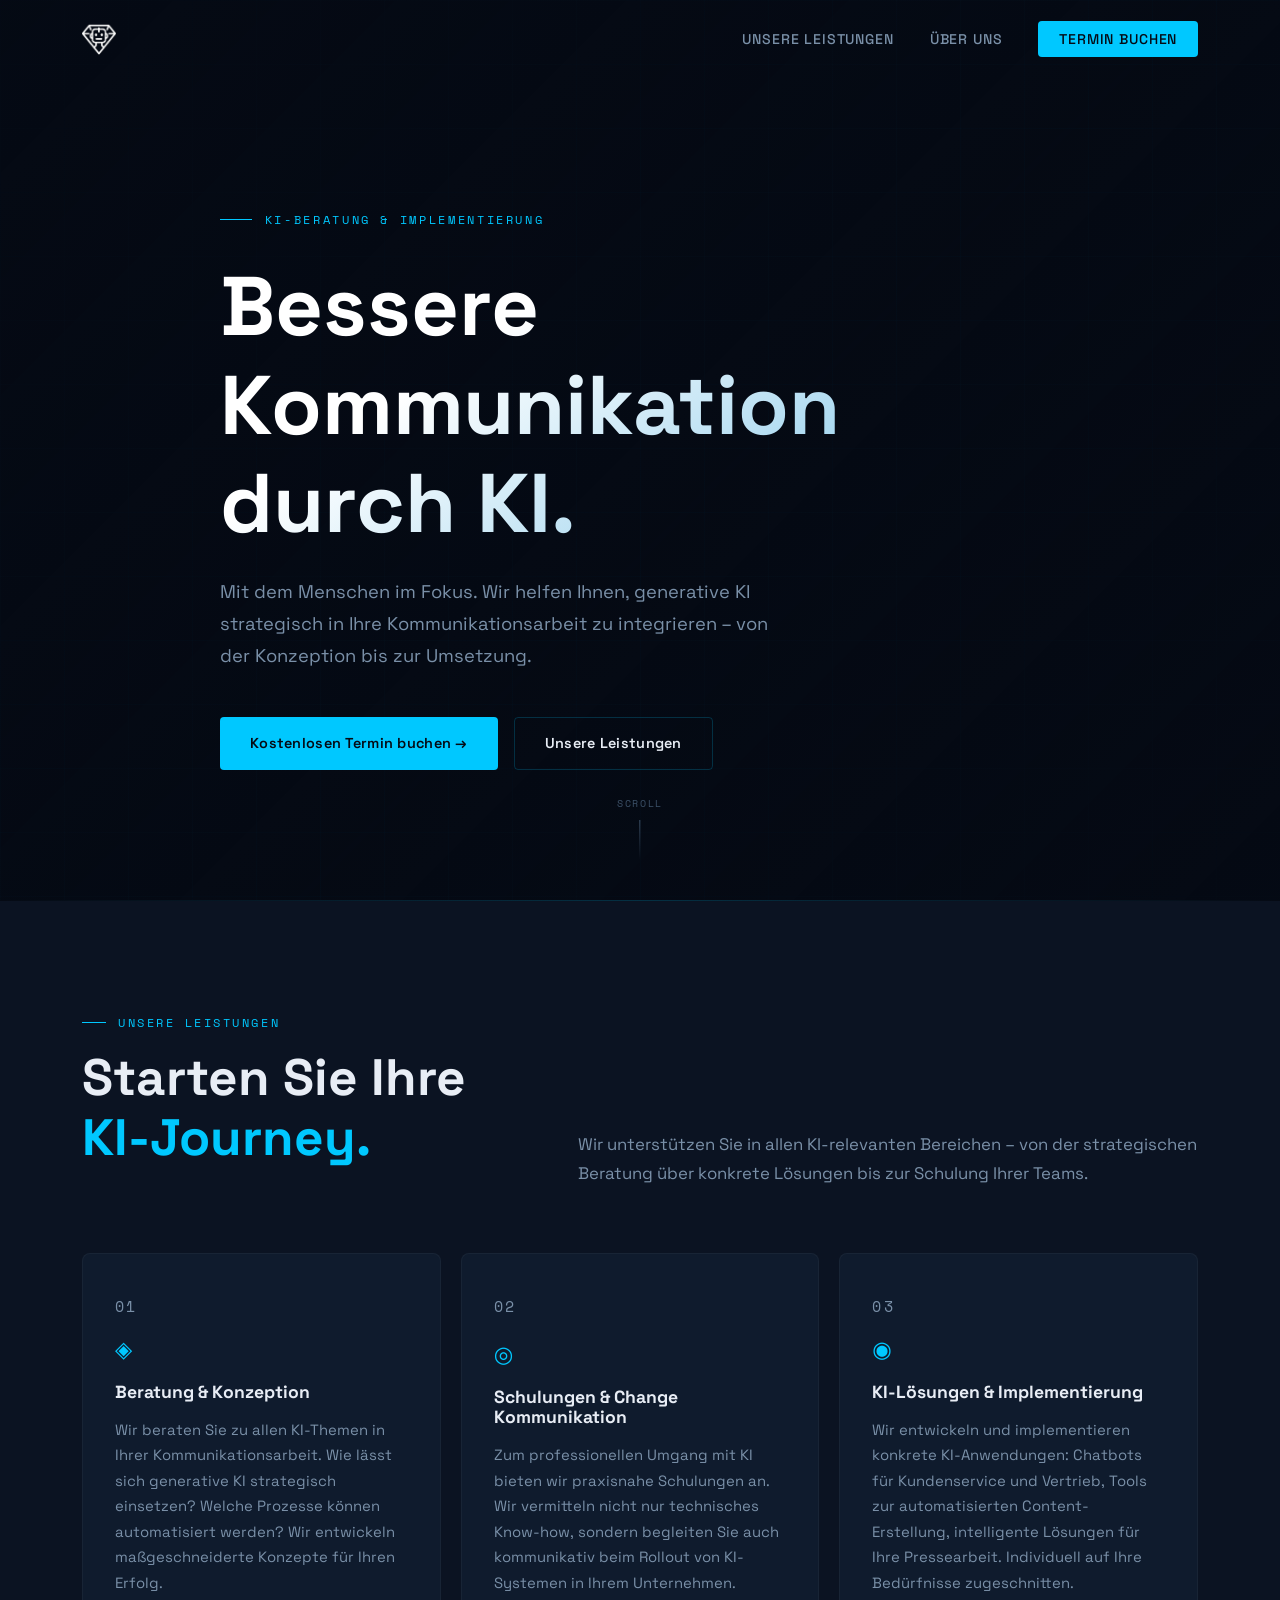
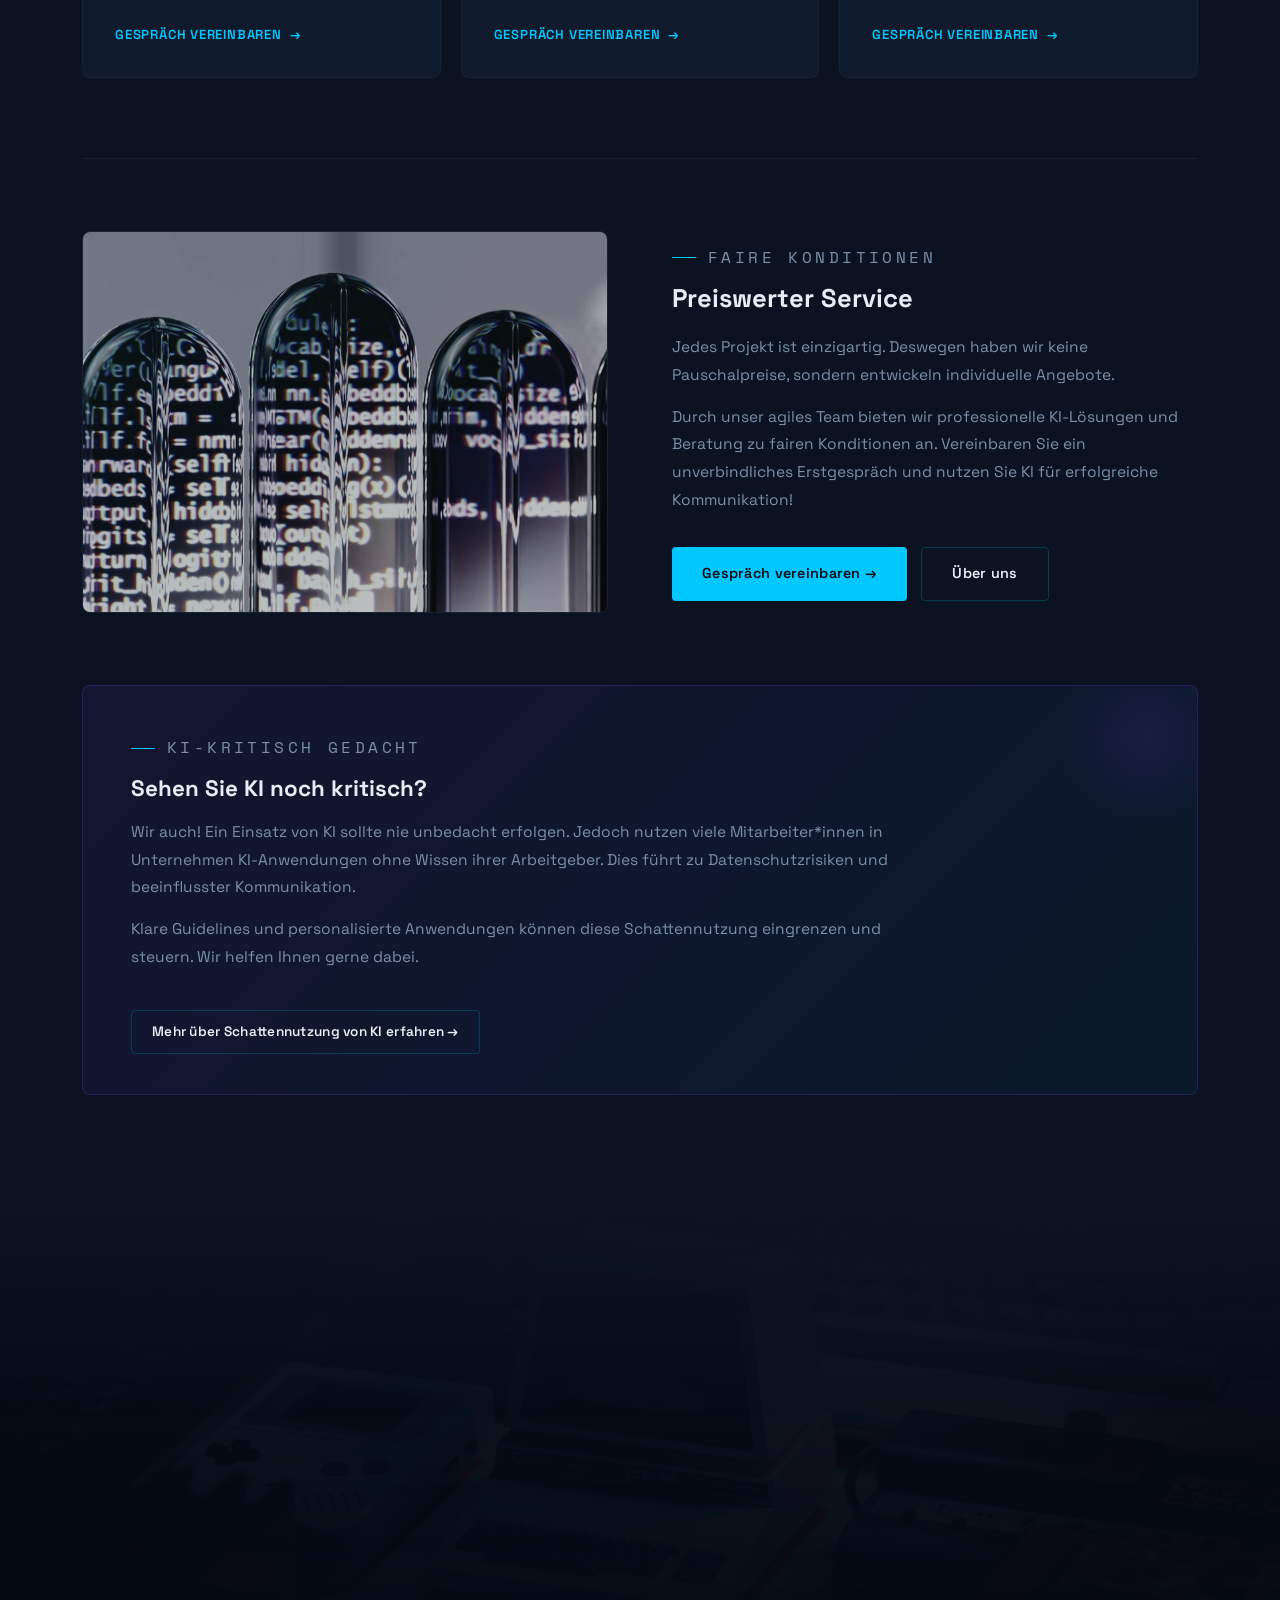
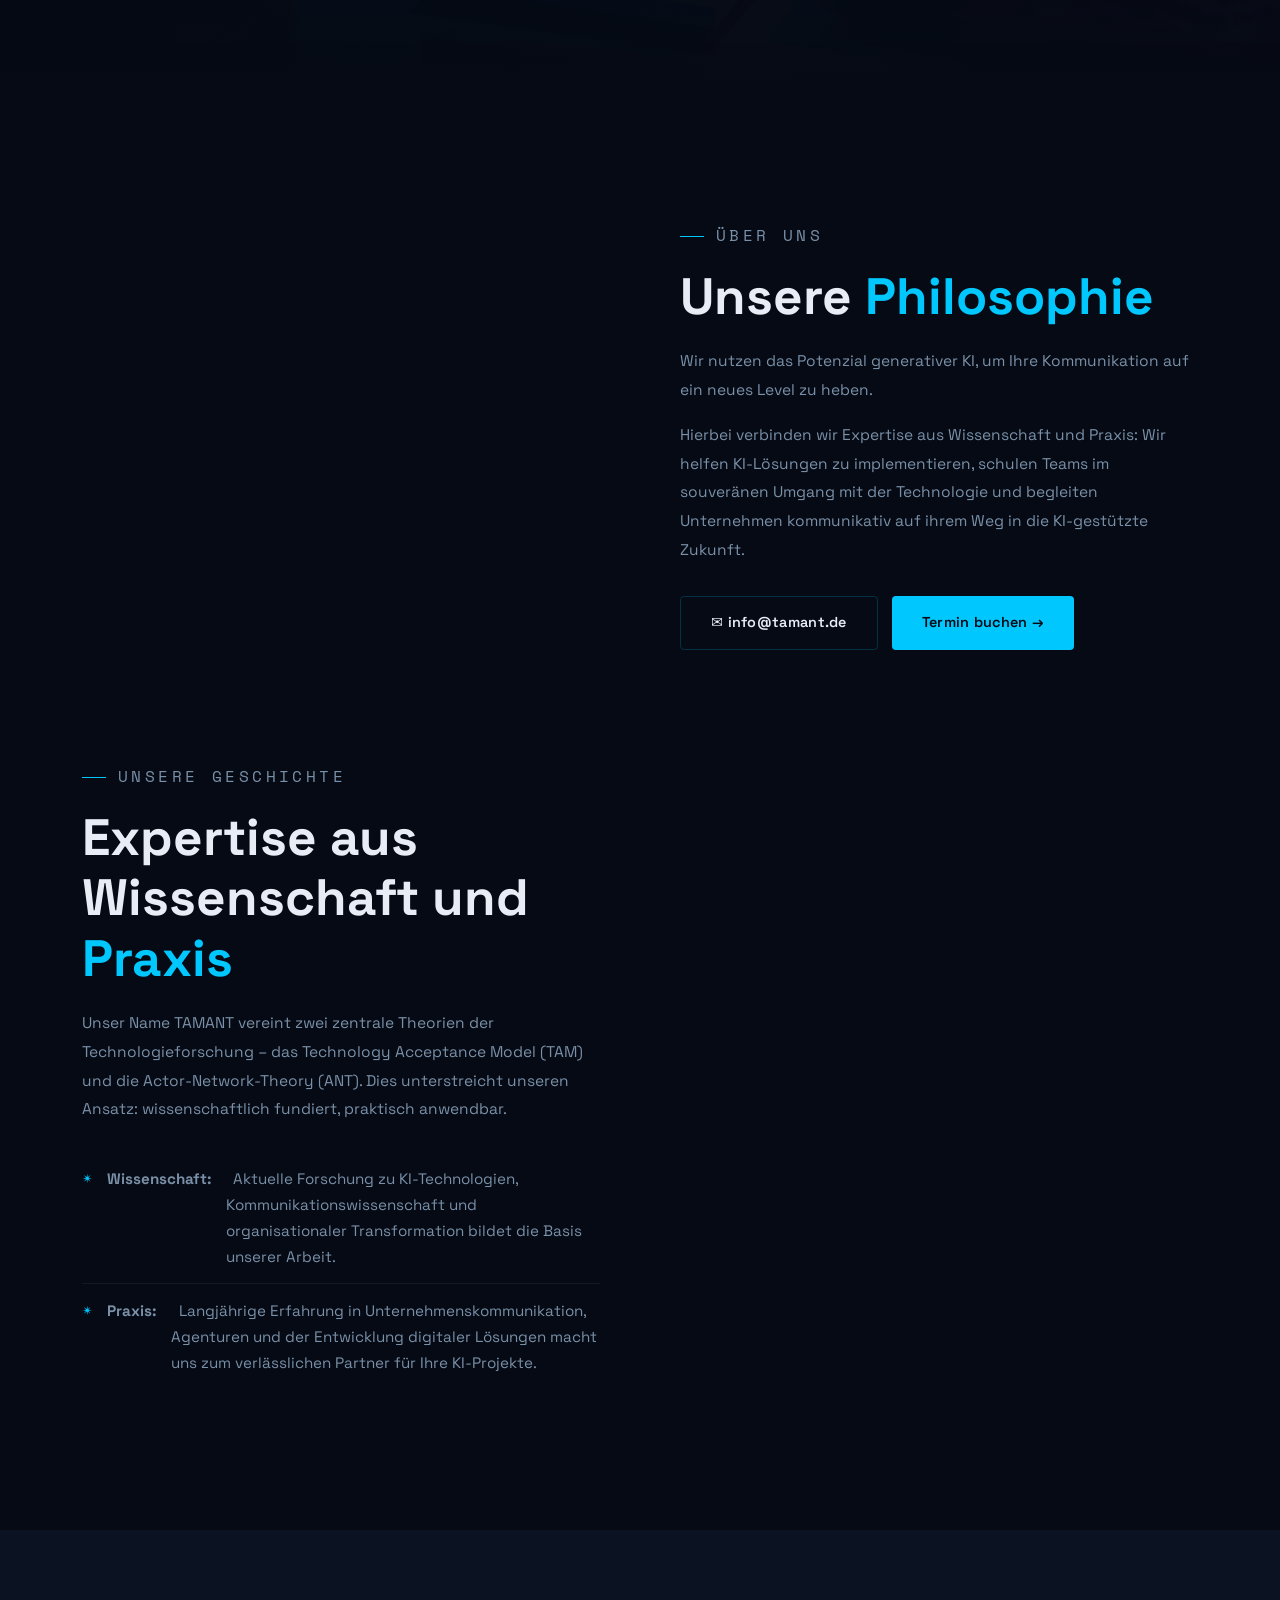
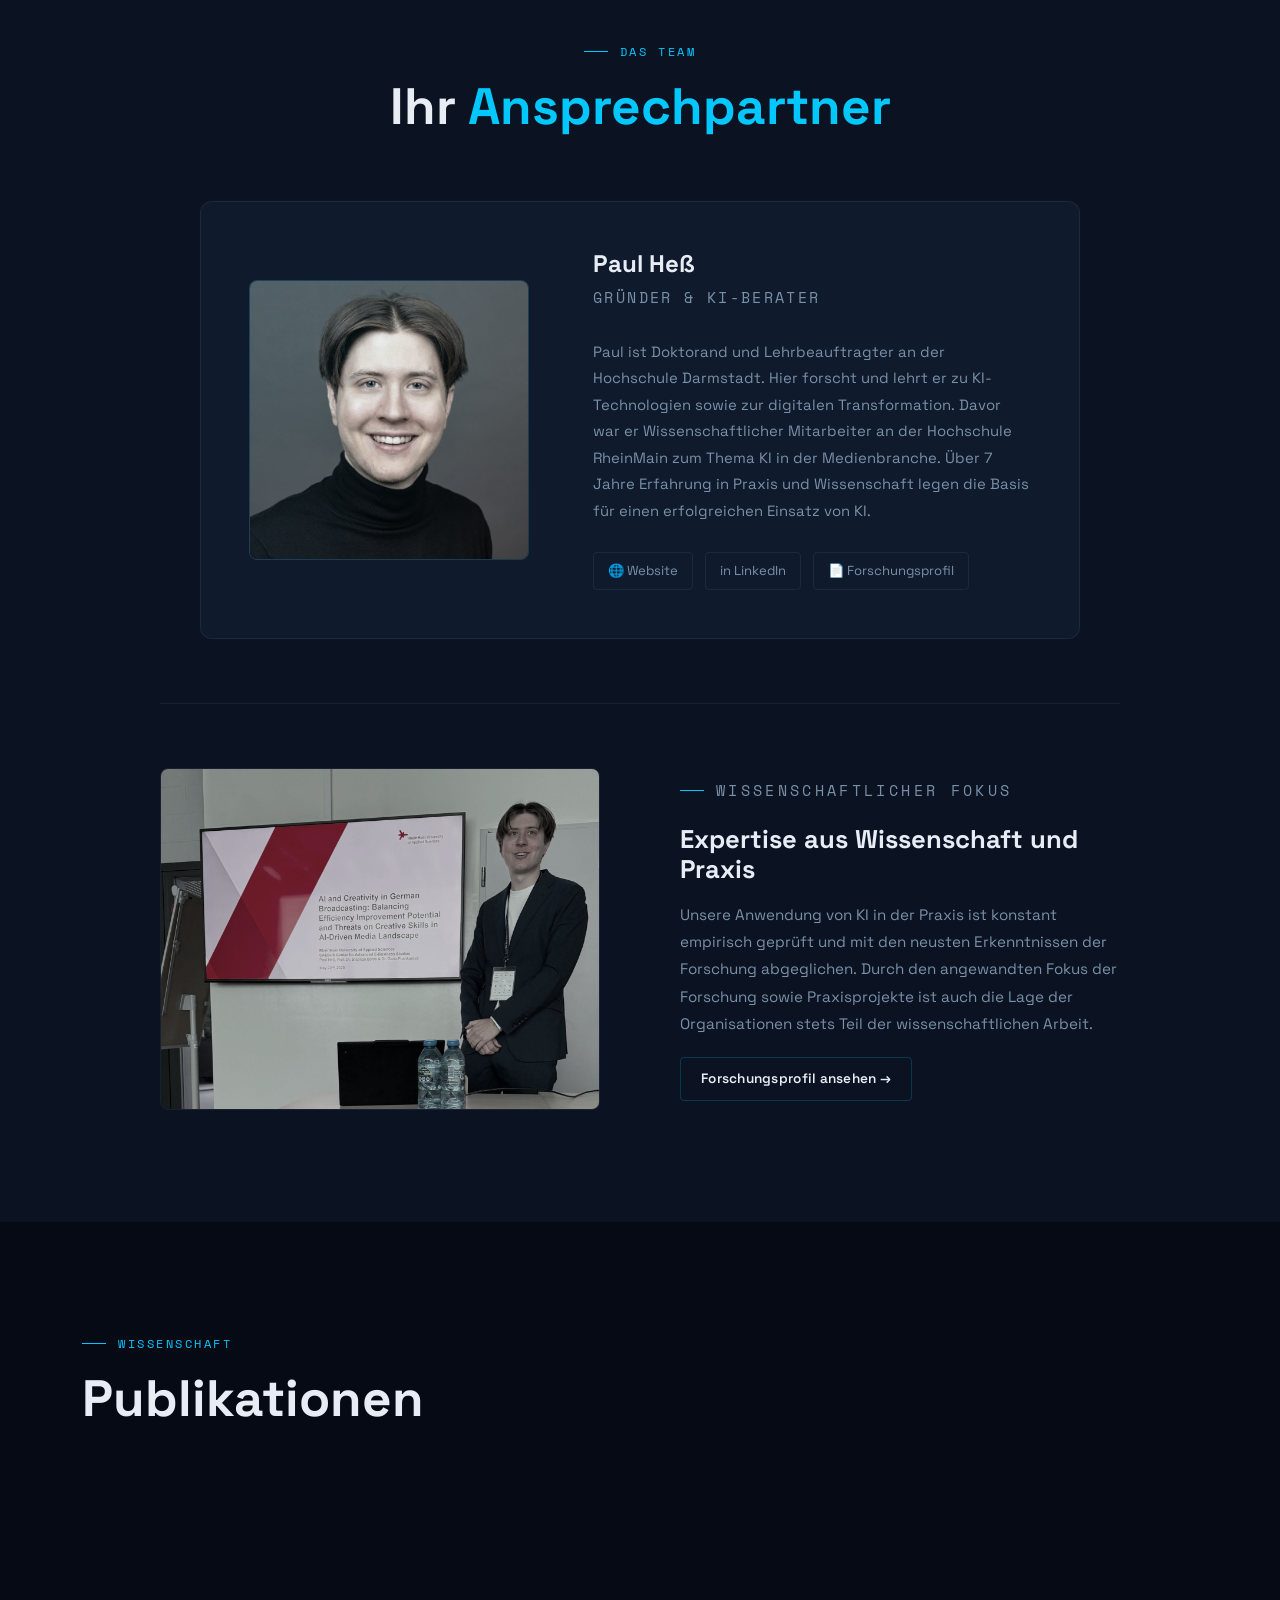
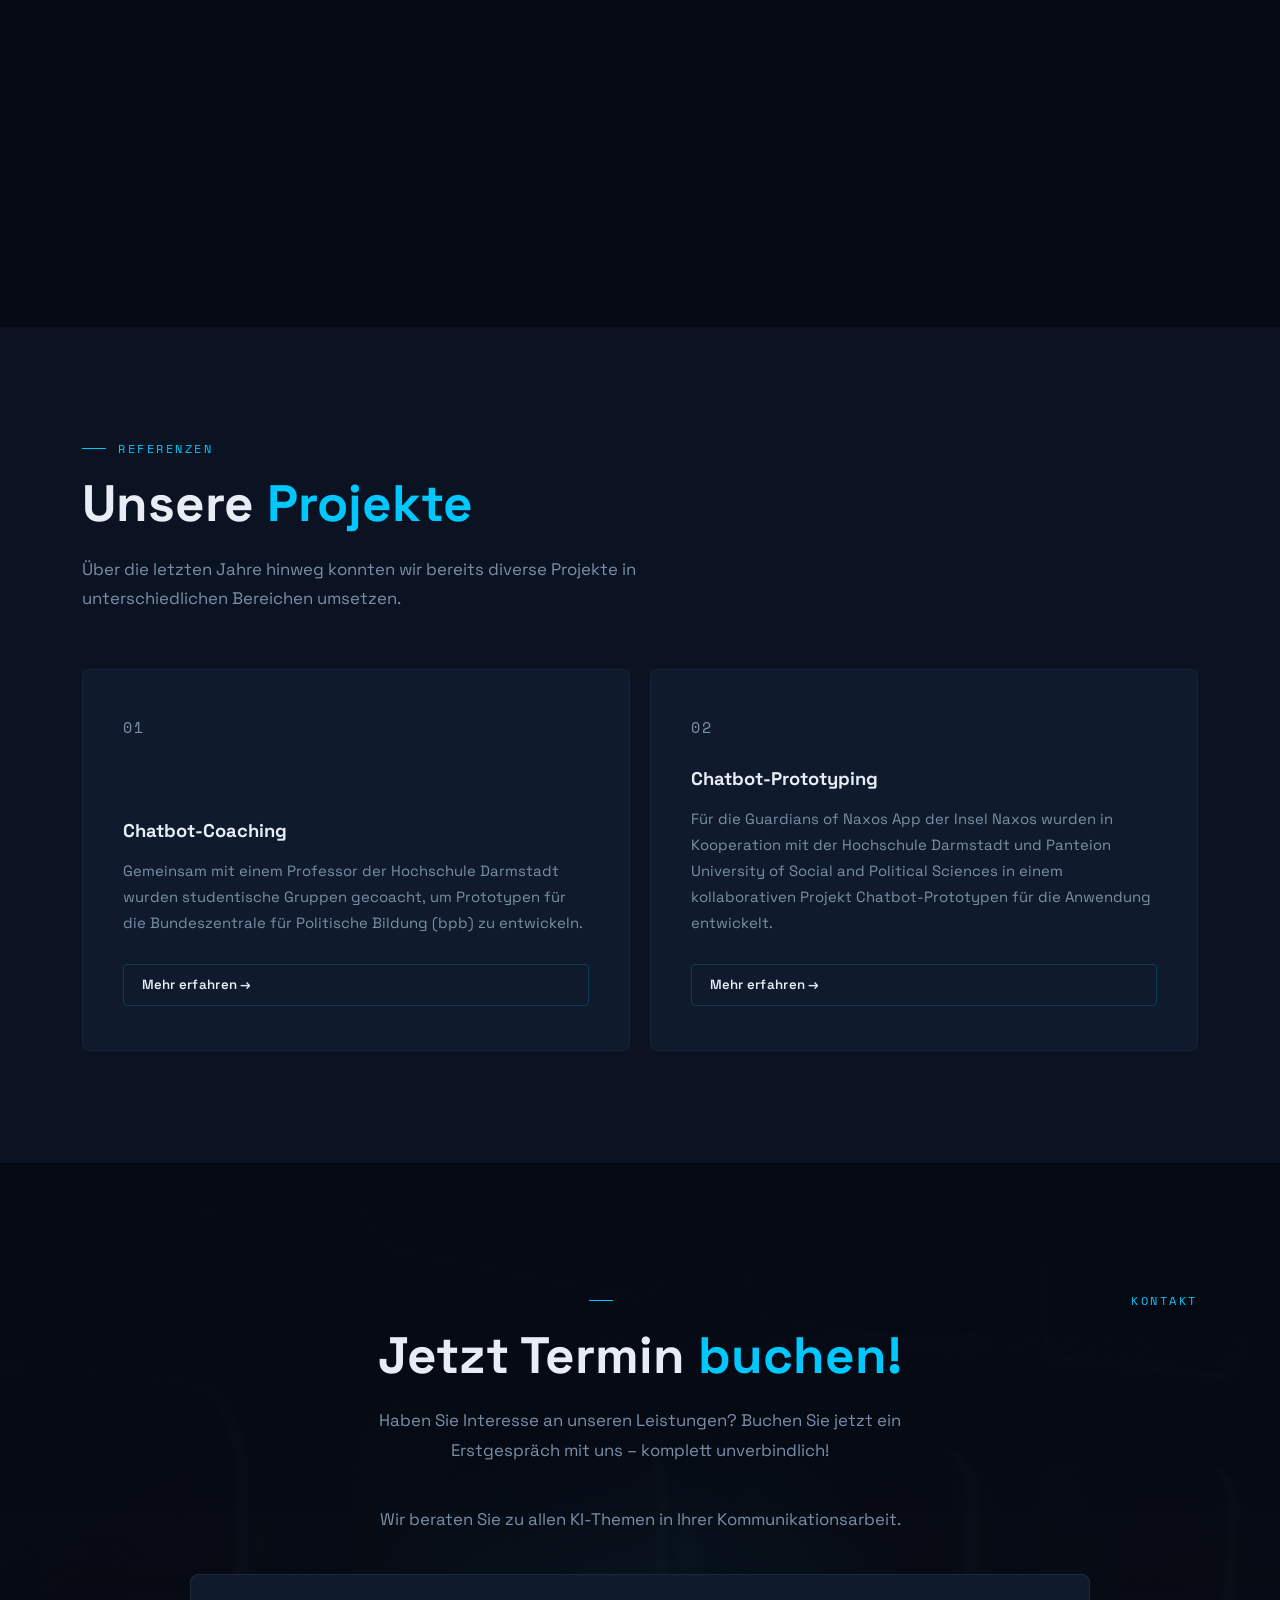
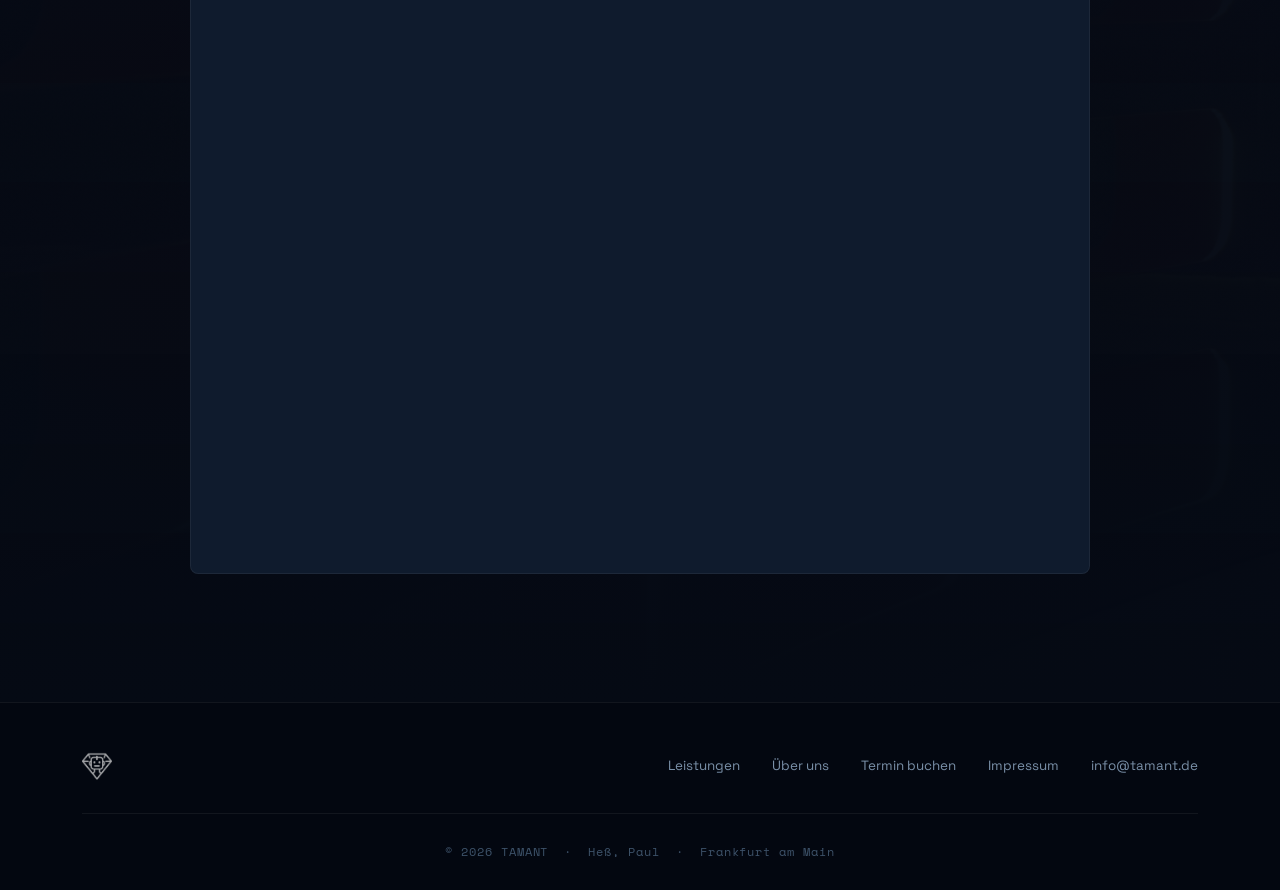
==== commit a1b98243: "SEO Improvement" ====
--- a/index.html
+++ b/index.html
@@ -4,12 +4,42 @@
   <meta charset="UTF-8">
   <meta name="viewport" content="width=device-width, initial-scale=1.0">
   <meta name="description" content="TAMANT – Bessere Kommunikation durch KI. Mit dem Menschen im Fokus. KI-Beratung, Schulungen und Implementierung für Ihre Unternehmenskommunikation.">
+  <link rel="canonical" href="https://tamant.de/">
+  <meta property="og:type" content="website">
+  <meta property="og:url" content="https://tamant.de/">
   <meta property="og:title" content="TAMANT – KI-Beratung für bessere Kommunikation">
   <meta property="og:description" content="Strategische KI-Beratung, praxisnahe Schulungen und konkrete Implementierung. Wissenschaftlich fundiert, persönlich betreut.">
-  <meta property="og:image" content="Multimedia/TAMANT Logo weiß_quadrat.png">
+  <meta property="og:image" content="https://tamant.de/Multimedia/TAMANT%20Logo%20wei%C3%9F_quadrat.png">
+  <meta property="og:locale" content="de_DE">
+  <meta property="og:site_name" content="TAMANT">
   <title>TAMANT – KI-Beratung für bessere Kommunikation</title>
   <link rel="stylesheet" href="style.css">
   <link rel="icon" href="Multimedia/TAMANT Logo_schwarz.png" type="image/png">
+  <script type="application/ld+json">
+  {
+    "@context": "https://schema.org",
+    "@type": "ProfessionalService",
+    "name": "TAMANT",
+    "description": "KI-Beratung, Schulungen und Implementierung für Unternehmenskommunikation. Wissenschaftlich fundiert, persönlich betreut.",
+    "url": "https://tamant.de",
+    "email": "info@tamant.de",
+    "founder": {
+      "@type": "Person",
+      "name": "Paul Heß",
+      "jobTitle": "Gründer & KI-Berater",
+      "url": "https://paulhess.de/"
+    },
+    "address": {
+      "@type": "PostalAddress",
+      "streetAddress": "Radilostraße 4",
+      "addressLocality": "Frankfurt am Main",
+      "postalCode": "60489",
+      "addressCountry": "DE"
+    },
+    "areaServed": "DE",
+    "serviceType": ["KI-Beratung", "KI-Schulungen", "KI-Implementierung", "Change Kommunikation"]
+  }
+  </script>
 </head>
 <body>
 
--- a/style.css
+++ b/style.css
@@ -1045,6 +1045,15 @@
 @media (max-width: 768px) {
   h1 { font-size: 2.5rem; }
   h2 { font-size: 2rem; }
+
+  /* Fix: backdrop-filter auf der Nav erzeugt einen neuen Containing Block für
+     position:fixed Kinder – das Mobile-Overlay würde sonst nur die Nav-Höhe
+     statt den ganzen Viewport bedecken. Auf Mobile daher kein blur. */
+  .nav.scrolled {
+    backdrop-filter: none;
+    -webkit-backdrop-filter: none;
+    background: rgba(5, 10, 20, 0.97);
+  }
 
   .nav-links {
     display: none;
@@ -1076,6 +1085,14 @@
   .footer-links    { justify-content: center; }
   .about-image img { height: 300px; }
   .sci-image img   { height: 260px; }
+
+  /* Fix: Labeltext (Wissenschaft:/Praxis:) als Block, damit die unterschiedliche
+     Label-Länge nicht zu visuell ungleichmäßiger Einrückung führt. */
+  .feature-list li strong {
+    display: block;
+    color: var(--text-primary);
+    margin-bottom: 0.15rem;
+  }
 }
 
 @media (max-width: 480px) {
@@ -1083,4 +1100,14 @@
   .hero-content { padding: 0 1.25rem; }
   .nav-inner { padding: 0 1.25rem; }
   .booking-inner .btn { width: 100%; justify-content: center; }
-}
+
+  /* Fix: Ki-Critical Box – weniger Innenabstand, damit der lange Button-Text
+     nicht abgeschnitten wird. white-space: normal erlaubt Zeilenumbruch. */
+  .ki-critical {
+    padding: 1.75rem 1.5rem 1.5rem;
+  }
+  .ki-critical .btn {
+    white-space: normal;
+    text-align: center;
+  }
+}
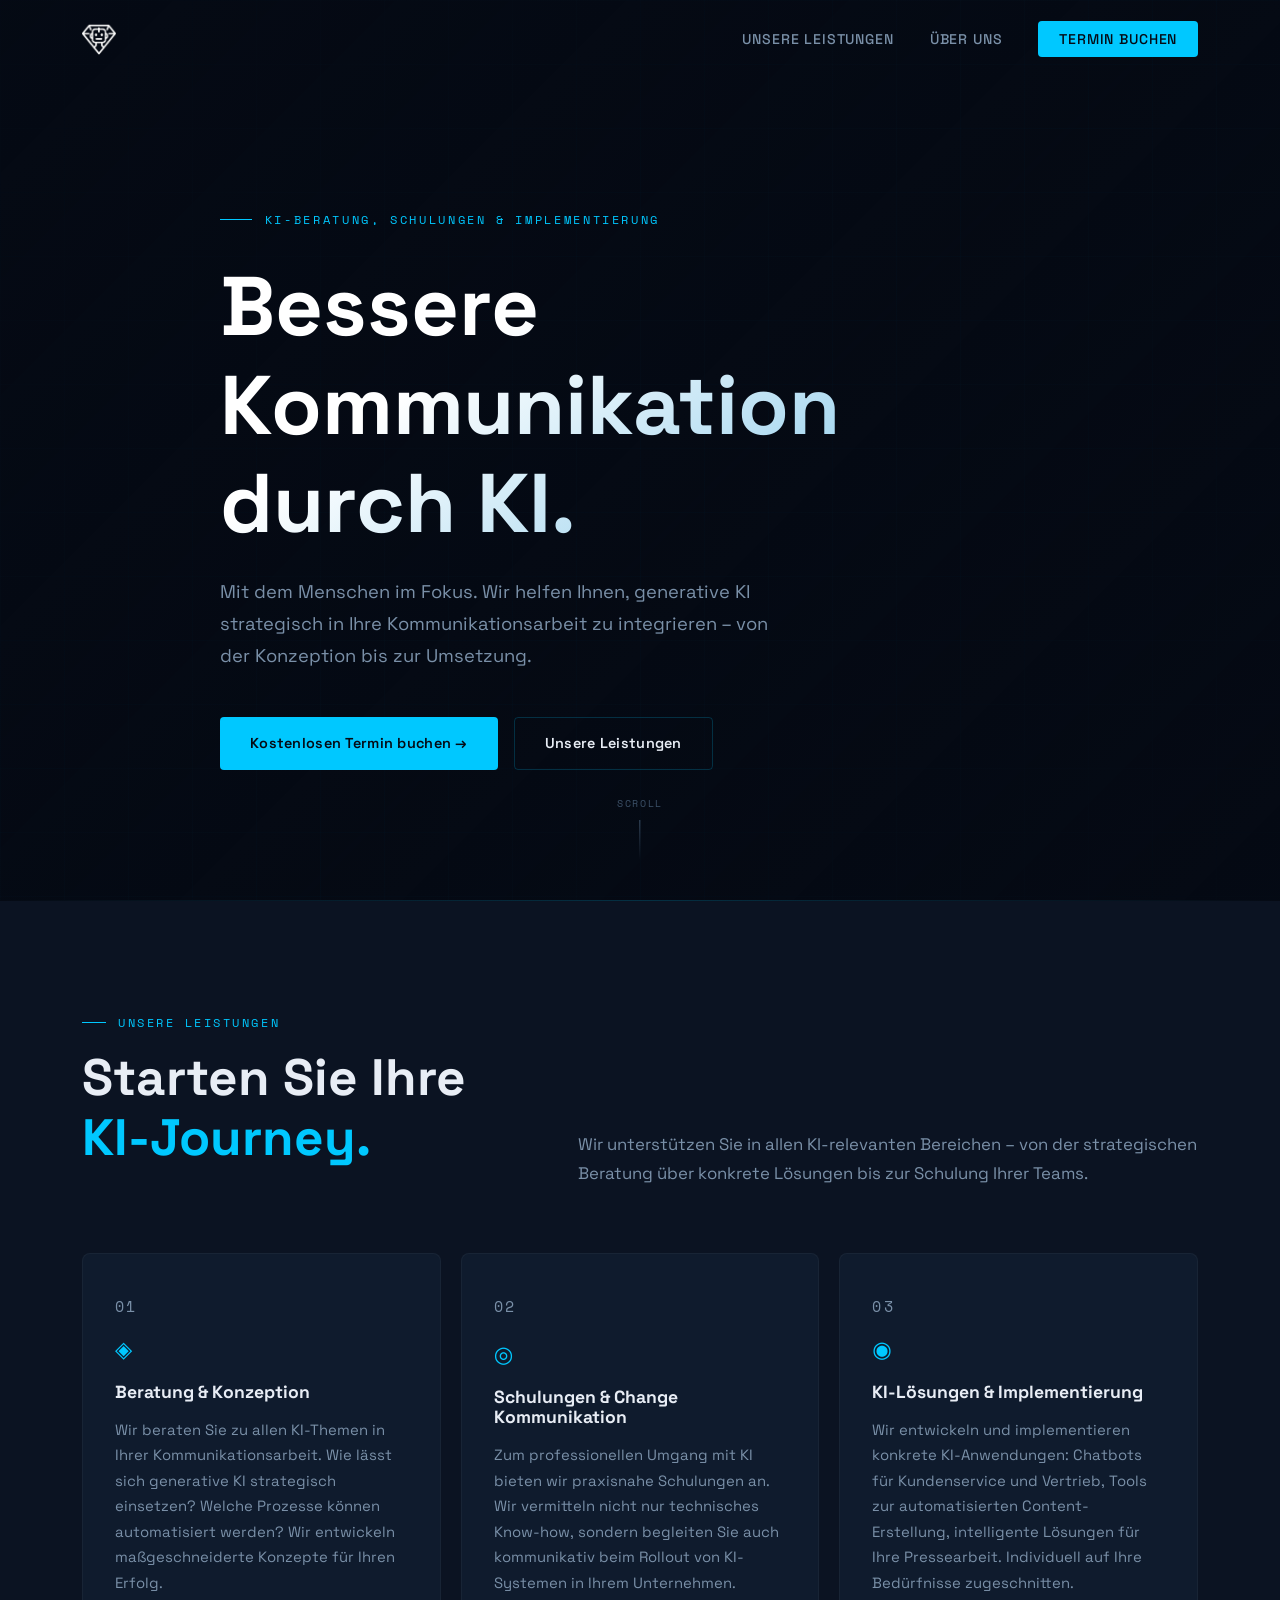
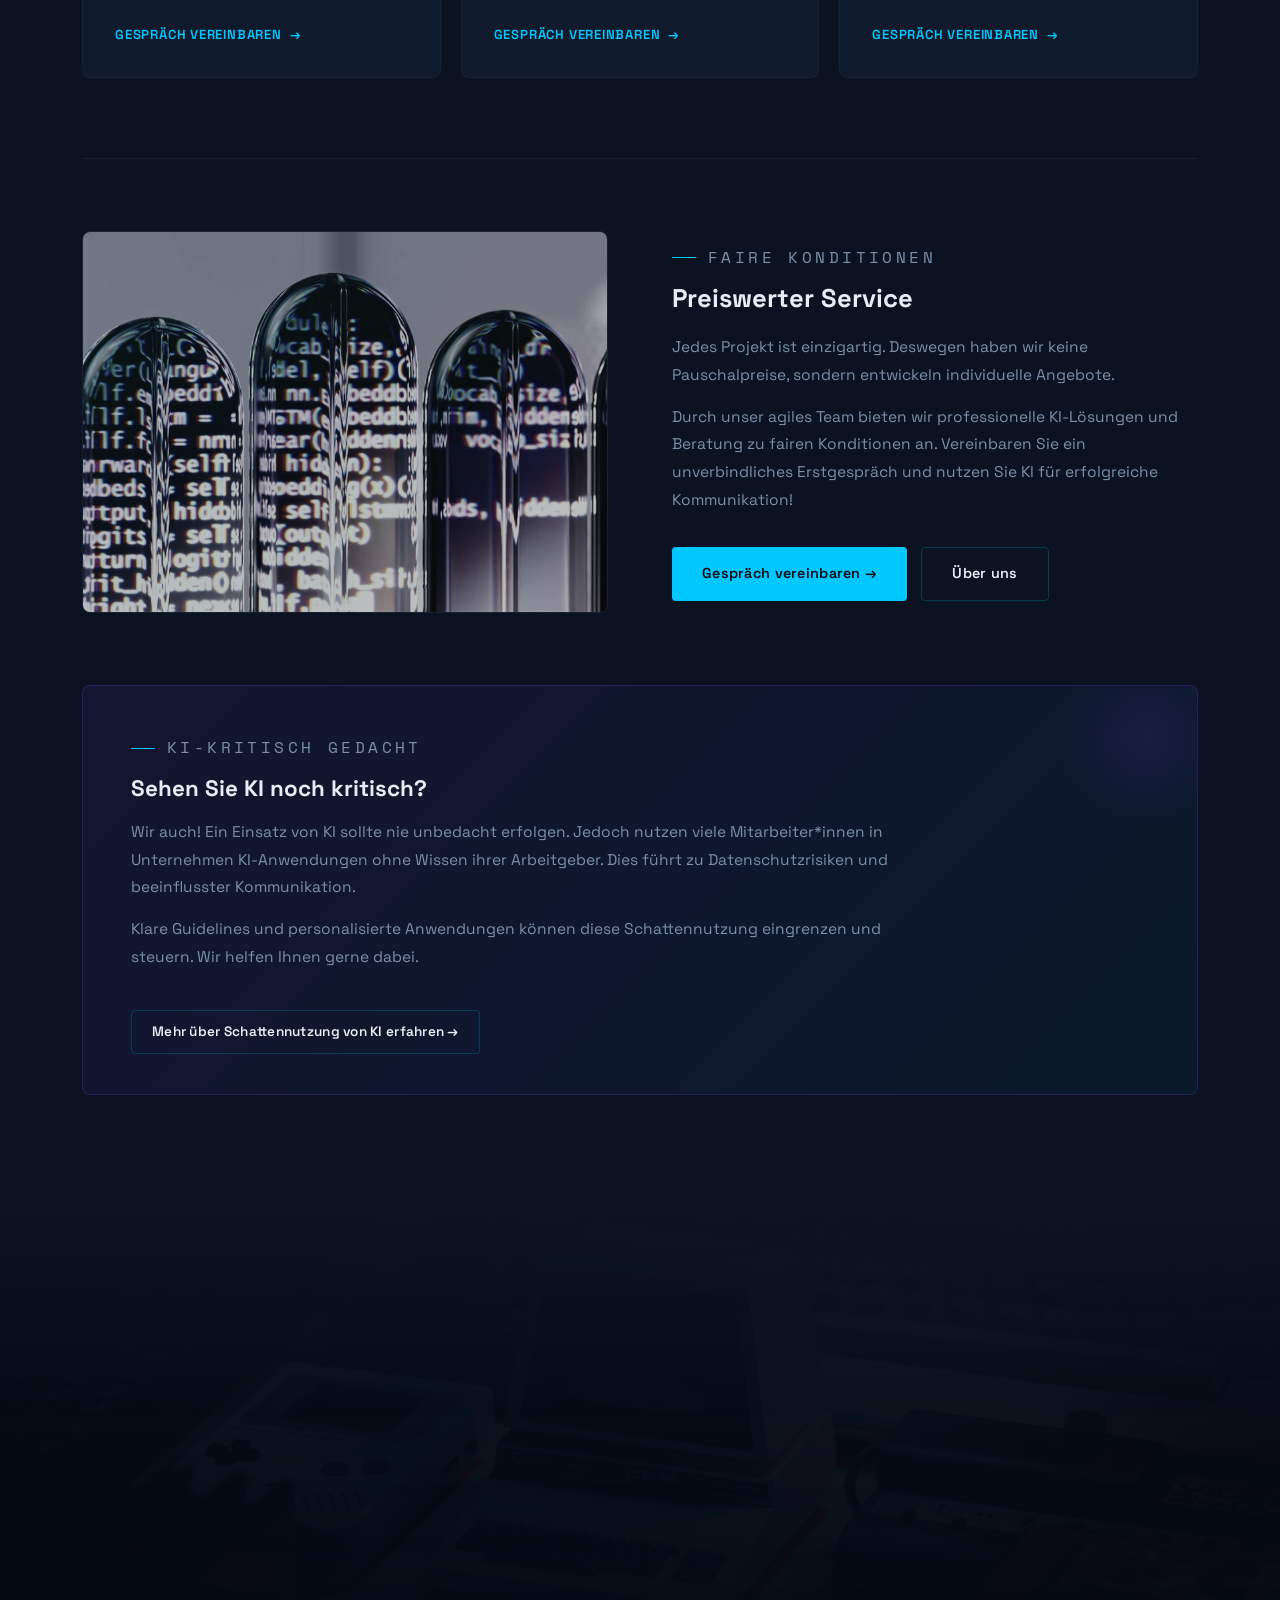
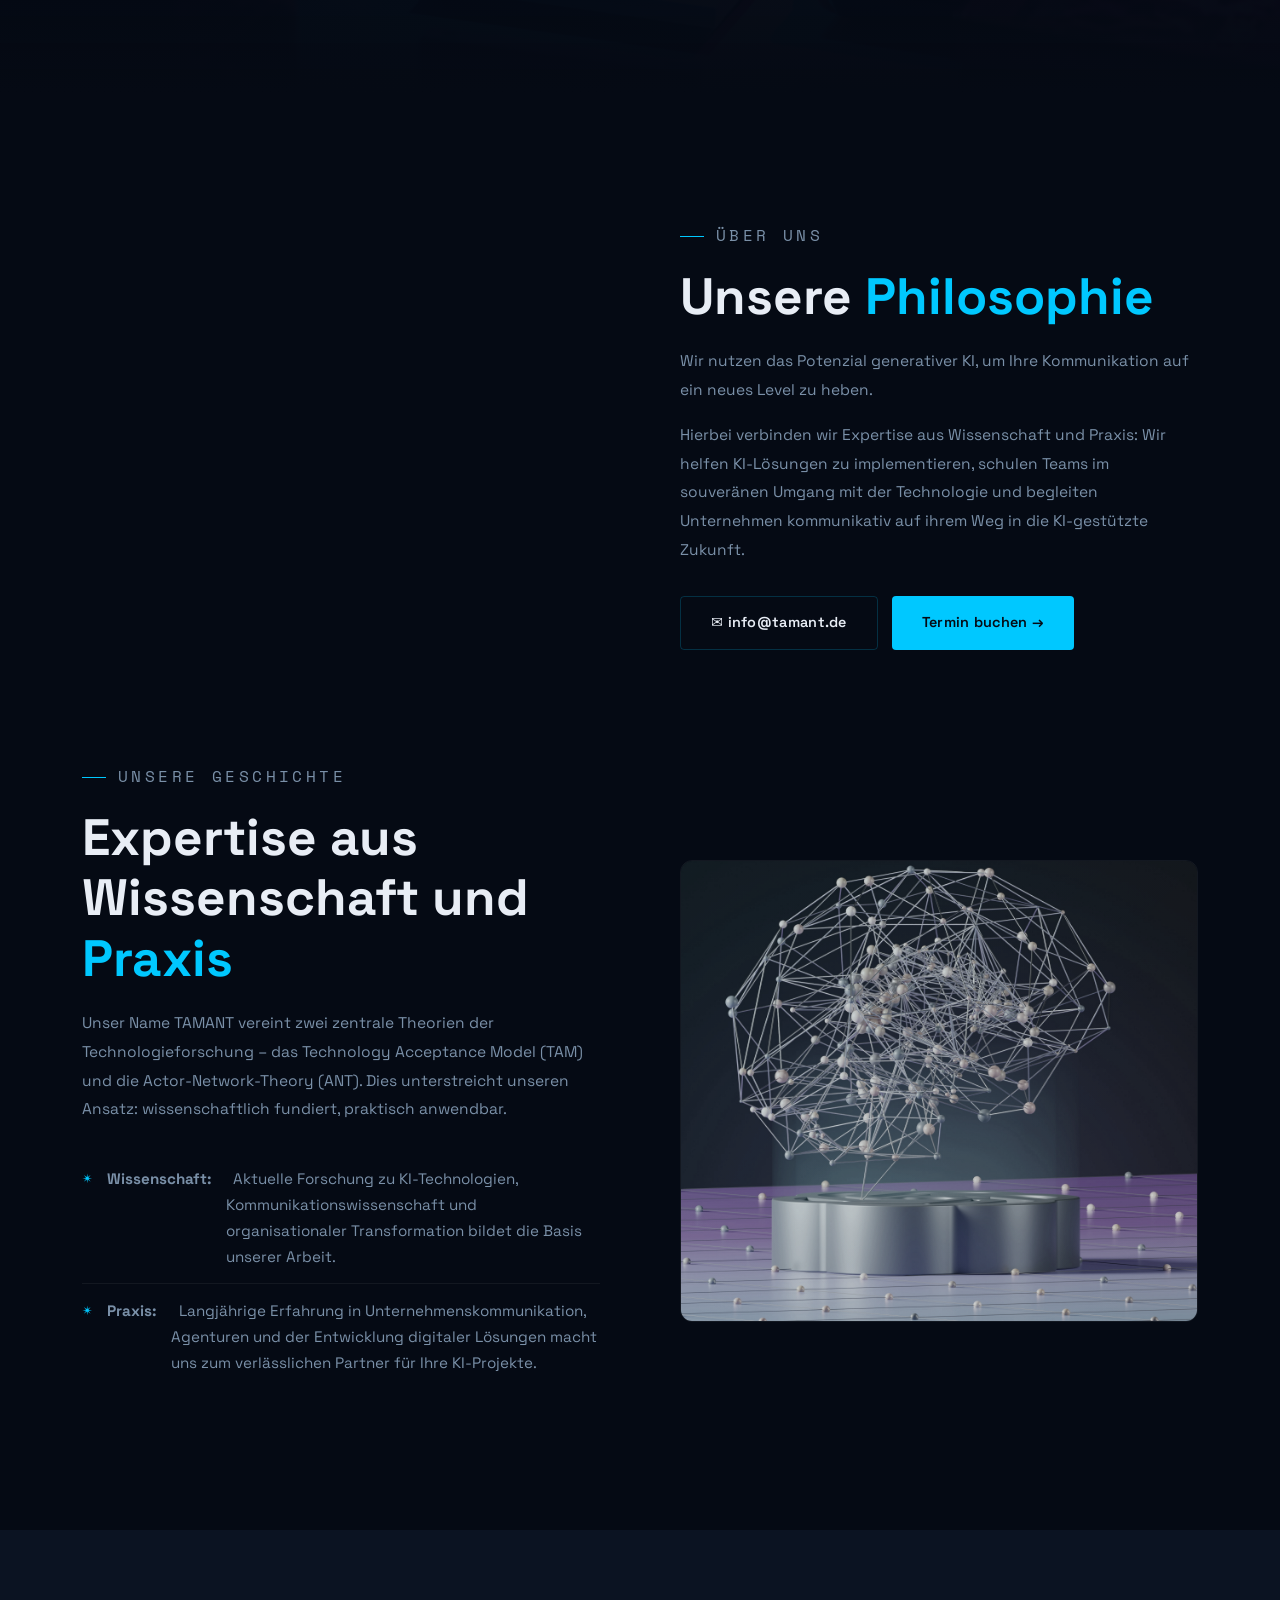
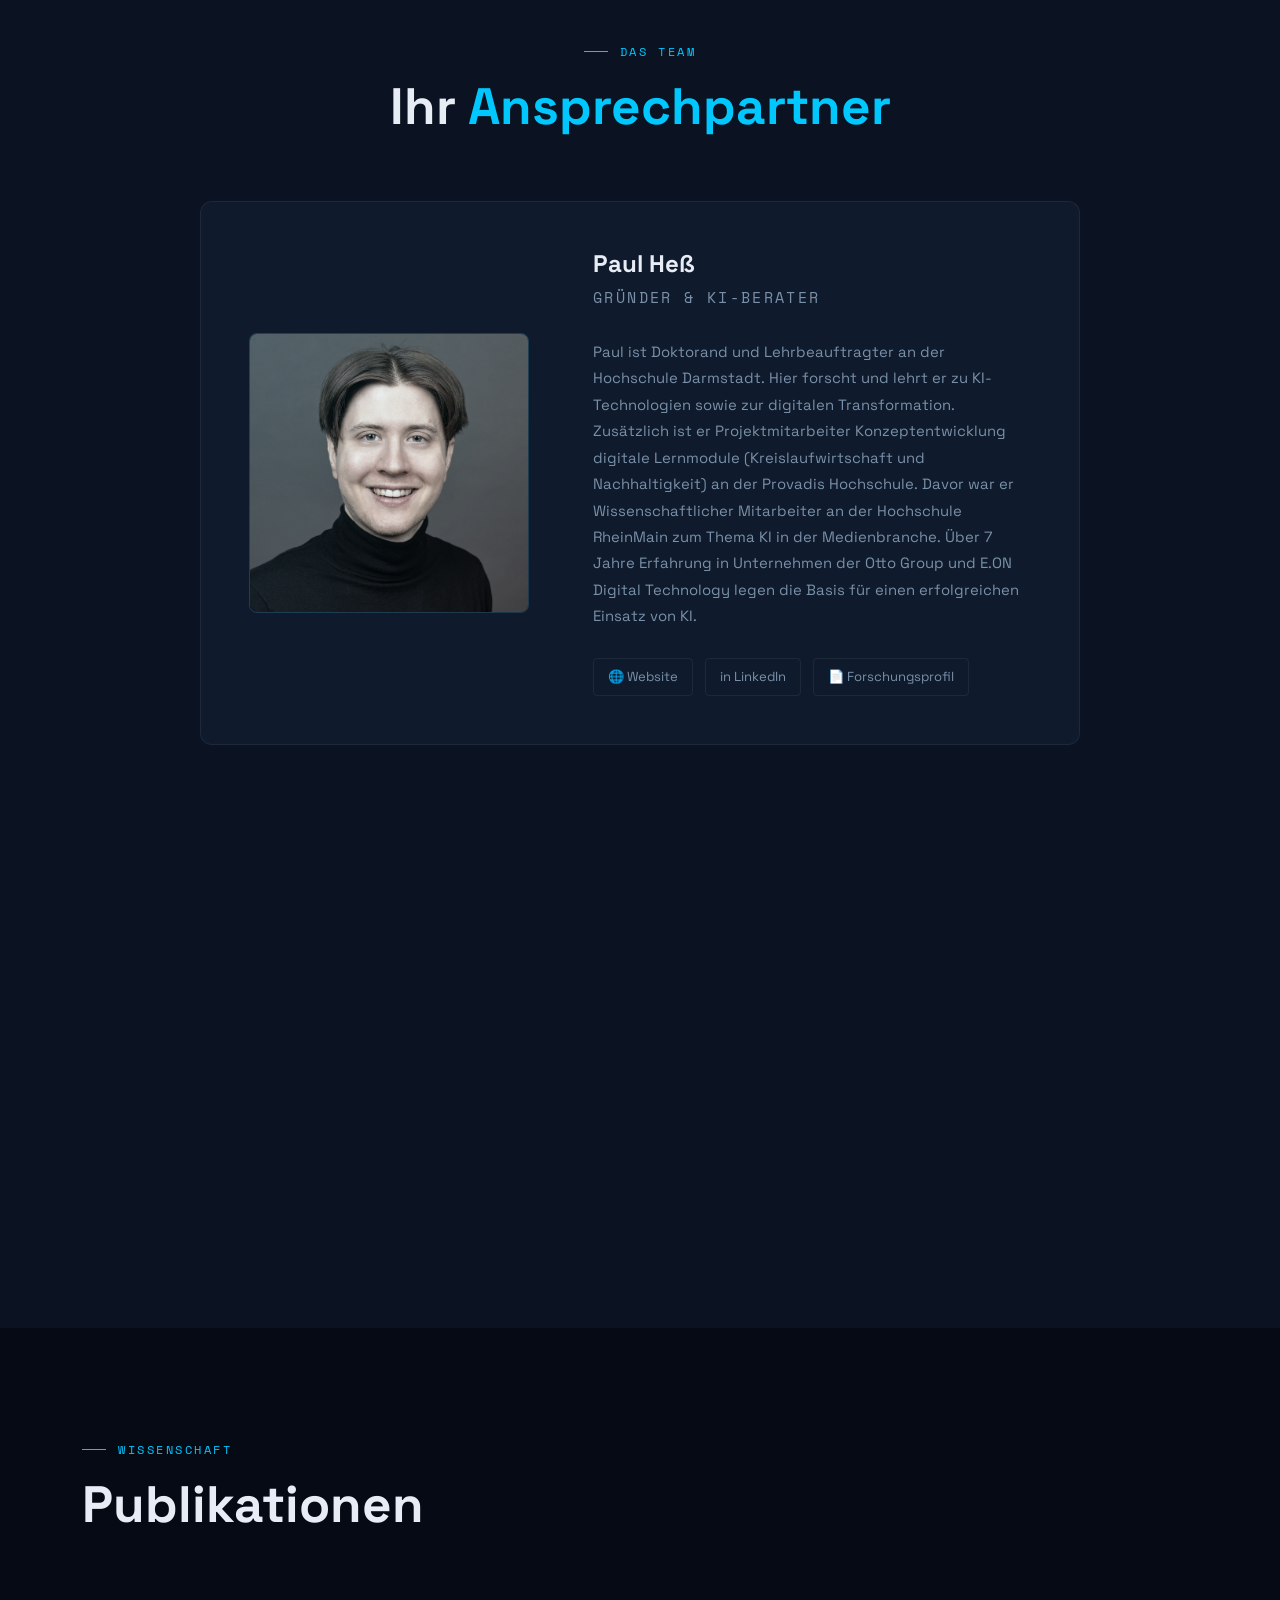
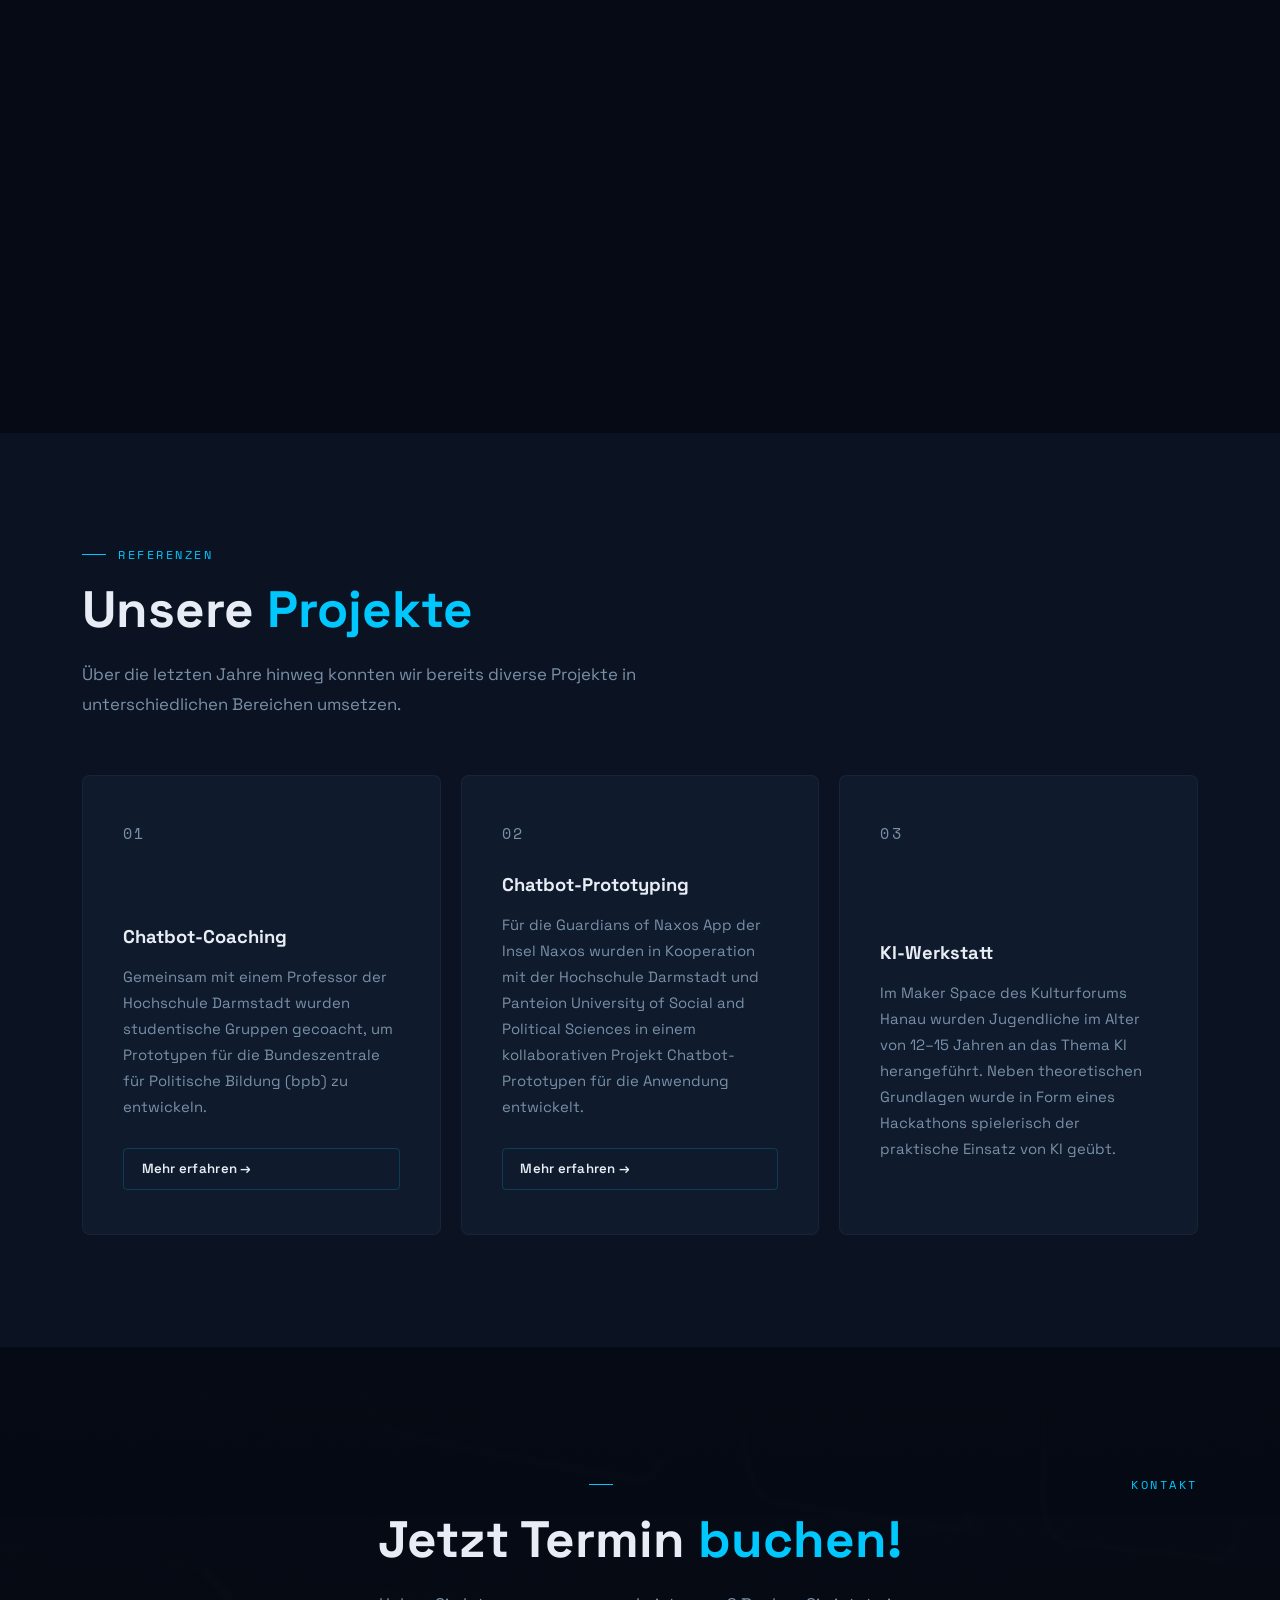
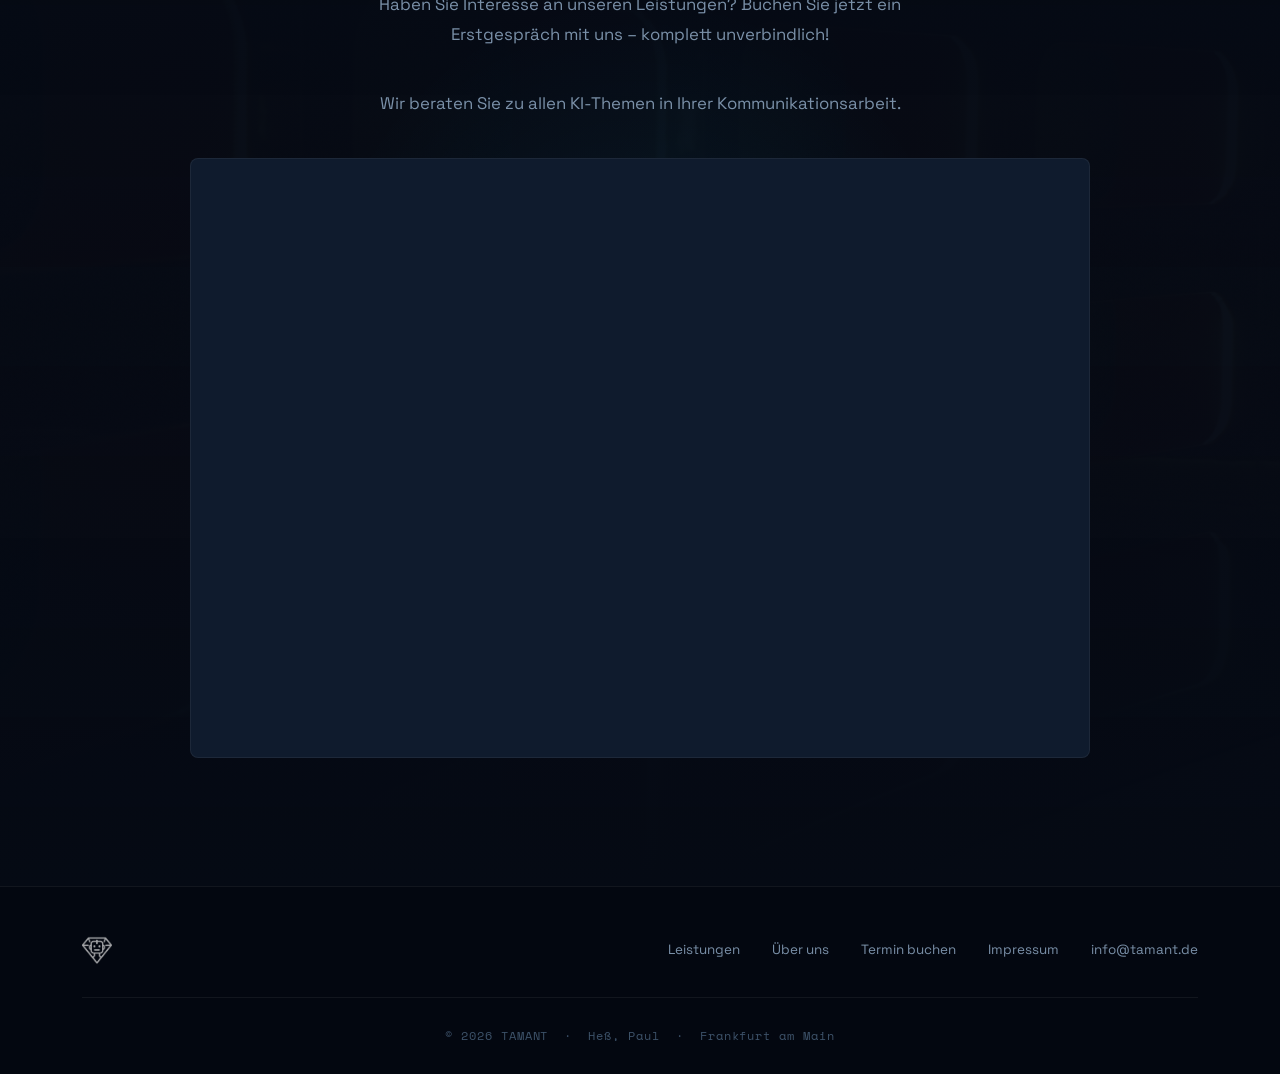
==== commit 79337a09: "Provadis intro" ====
--- a/index.html
+++ b/index.html
@@ -75,7 +75,7 @@
     <div class="hero-overlay" aria-hidden="true"></div>
 
     <div class="hero-content">
-      <p class="hero-label">KI-Beratung &amp; Implementierung</p>
+      <p class="hero-label">KI-Beratung, Schulungen &amp; Implementierung</p>
       <h1>Bessere Kommunikation<br>durch KI.</h1>
       <p class="hero-sub">
         Mit dem Menschen im Fokus. Wir helfen Ihnen, generative KI strategisch
@@ -344,10 +344,13 @@
           <p>
             Paul ist Doktorand und Lehrbeauftragter an der Hochschule Darmstadt.
             Hier forscht und lehrt er zu KI-Technologien sowie zur digitalen
-            Transformation. Davor war er Wissenschaftlicher Mitarbeiter an der
-            Hochschule RheinMain zum Thema KI in der Medienbranche. Über 7 Jahre
-            Erfahrung in Praxis und Wissenschaft legen die Basis für einen
-            erfolgreichen Einsatz von KI.
+            Transformation. Zusätzlich ist er Projektmitarbeiter
+            Konzeptentwicklung digitale Lernmodule (Kreislaufwirtschaft und
+            Nachhaltigkeit) an der Provadis Hochschule. Davor war er
+            Wissenschaftlicher Mitarbeiter an der Hochschule RheinMain zum
+            Thema KI in der Medienbranche. Über 7 Jahre Erfahrung in
+            Unternehmen der Otto Group und E.ON Digital Technology legen die
+            Basis für einen erfolgreichen Einsatz von KI.
           </p>
           <div class="team-links">
             <a href="https://paulhess.de/" target="_blank" rel="noopener noreferrer">
@@ -482,6 +485,17 @@
              class="btn btn-outline">
             Mehr erfahren →
           </a>
+        </div>
+
+        <div class="project-card fade-up delay-2">
+          <p class="project-num">03</p>
+          <h3>KI-Werkstatt</h3>
+          <p>
+            Im Maker Space des Kulturforums Hanau wurden Jugendliche im Alter
+            von 12–15 Jahren an das Thema KI herangeführt. Neben theoretischen
+            Grundlagen wurde in Form eines Hackathons spielerisch der
+            praktische Einsatz von KI geübt.
+          </p>
         </div>
 
       </div>
--- a/style.css
+++ b/style.css
@@ -850,7 +850,7 @@
 
 .projects-grid {
   display: grid;
-  grid-template-columns: 1fr 1fr;
+  grid-template-columns: repeat(3, 1fr);
   gap: 1.25rem;
   margin-top: 3.5rem;
 }
@@ -1079,7 +1079,20 @@
   .team-card       { grid-template-columns: 1fr; gap: 2rem; }
   .sci-block       { grid-template-columns: 1fr; gap: 2.5rem; }
   .pub-grid        { grid-template-columns: 1fr; }
-  .projects-grid   { grid-template-columns: 1fr; }
+  .projects-grid   {
+    display: flex;
+    grid-template-columns: none;
+    overflow-x: auto;
+    scroll-snap-type: x mandatory;
+    -webkit-overflow-scrolling: touch;
+    padding-bottom: 1rem;
+    scrollbar-width: thin;
+  }
+  .projects-grid .project-card {
+    flex: 0 0 85%;
+    min-width: 260px;
+    scroll-snap-align: start;
+  }
   .services-header { flex-direction: column; align-items: flex-start; }
   .footer-inner    { flex-direction: column; text-align: center; }
   .footer-links    { justify-content: center; }
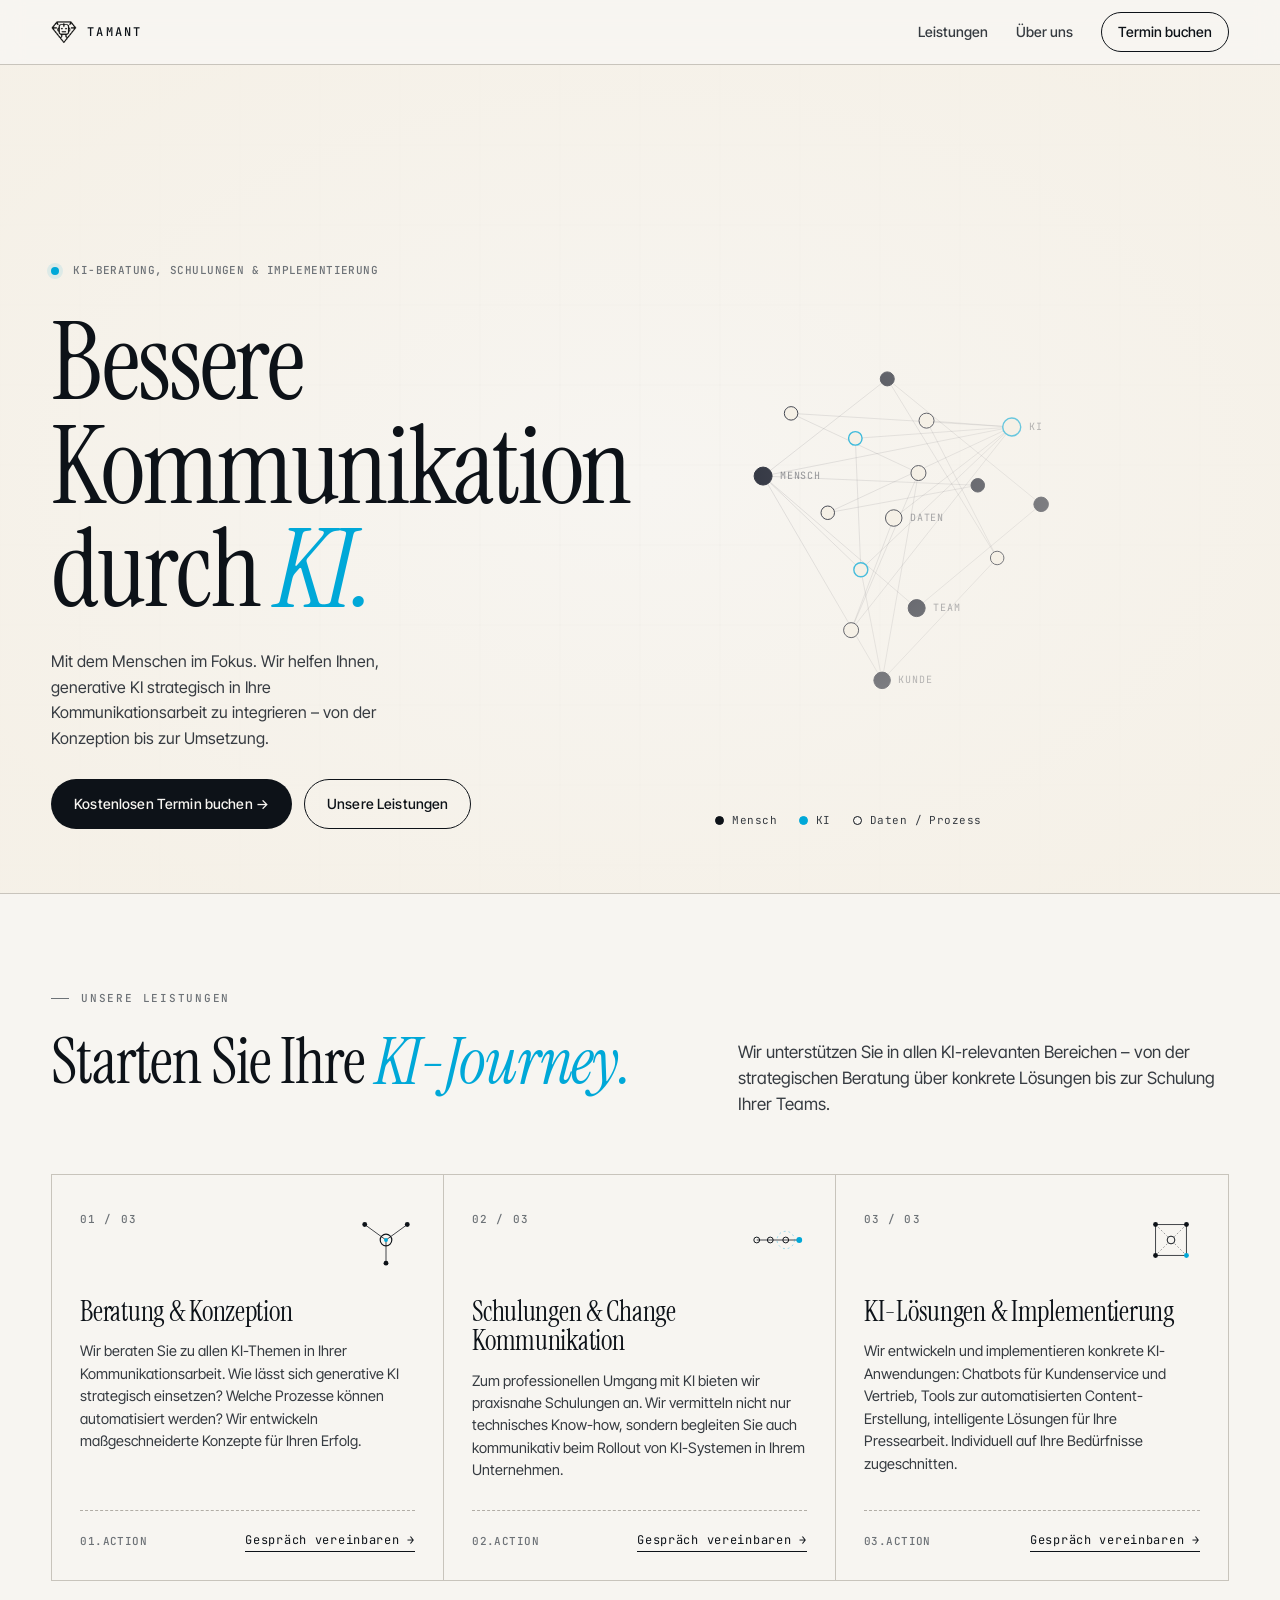
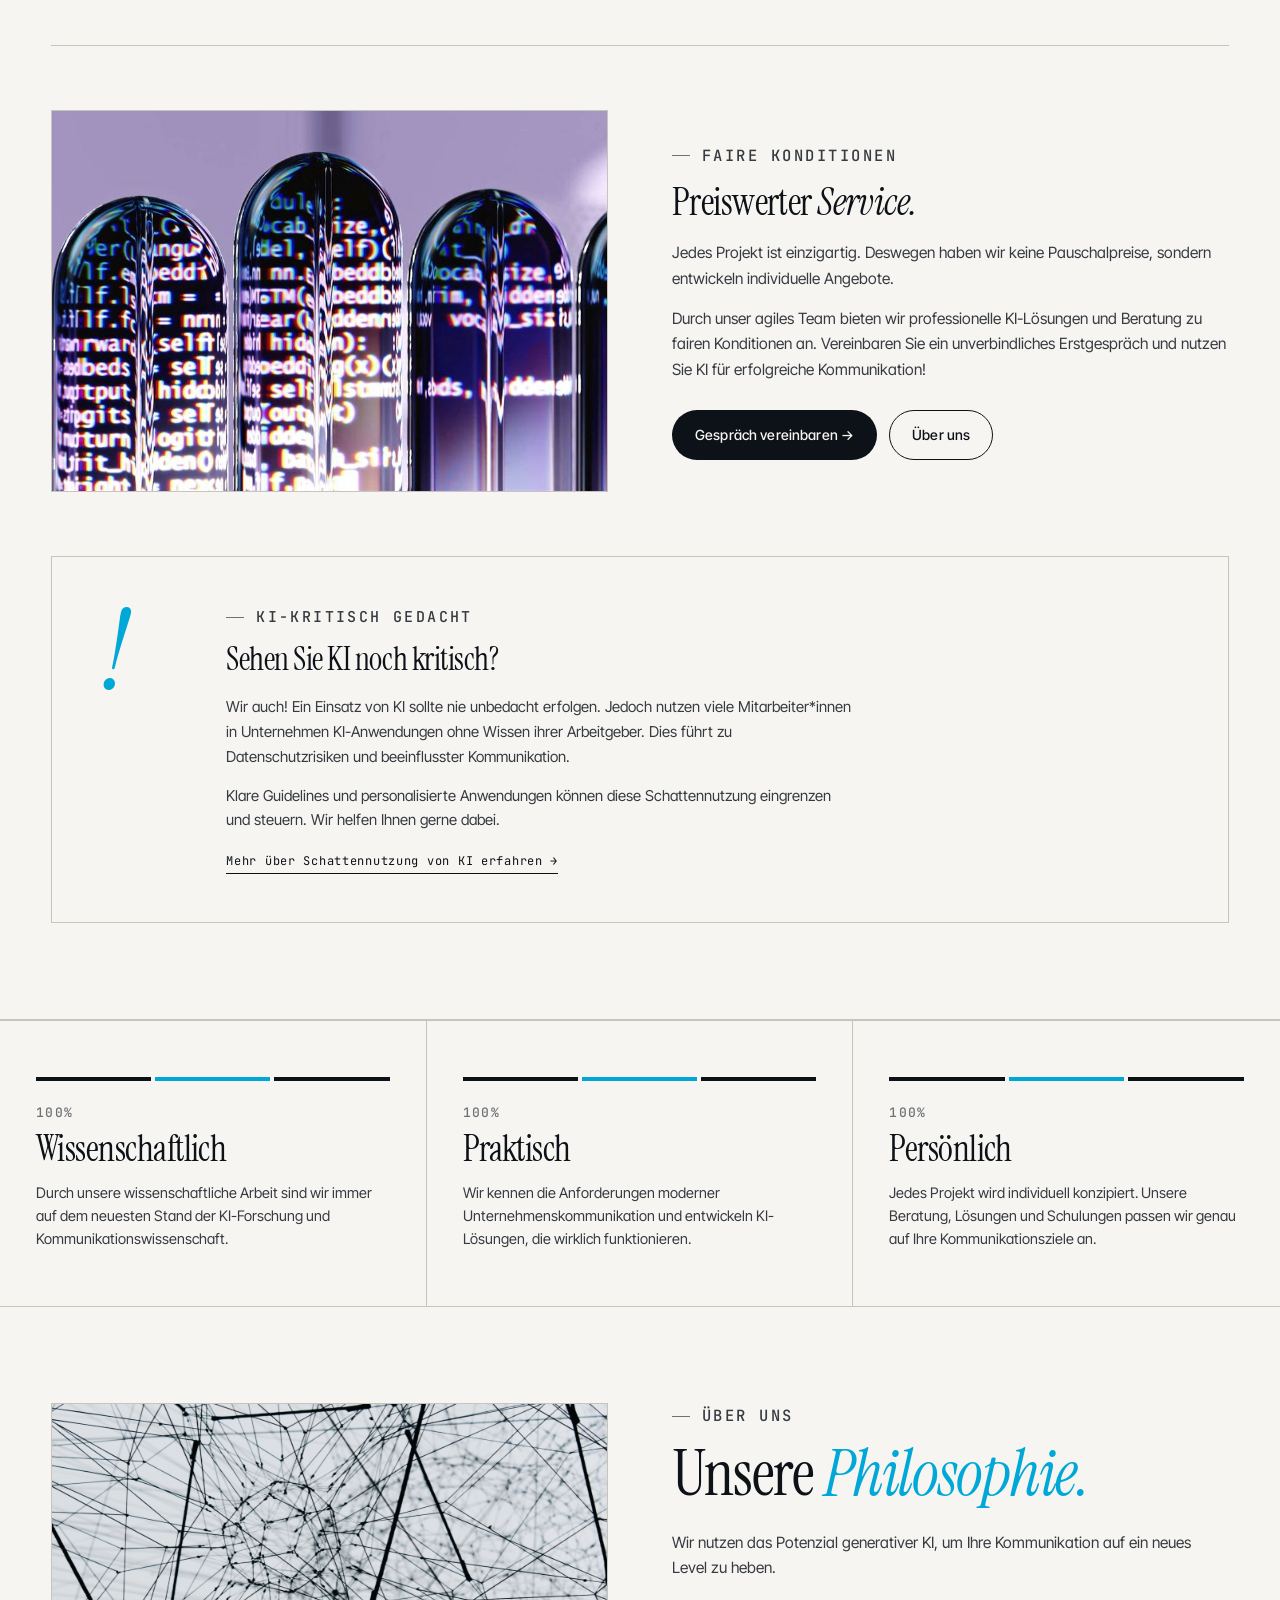
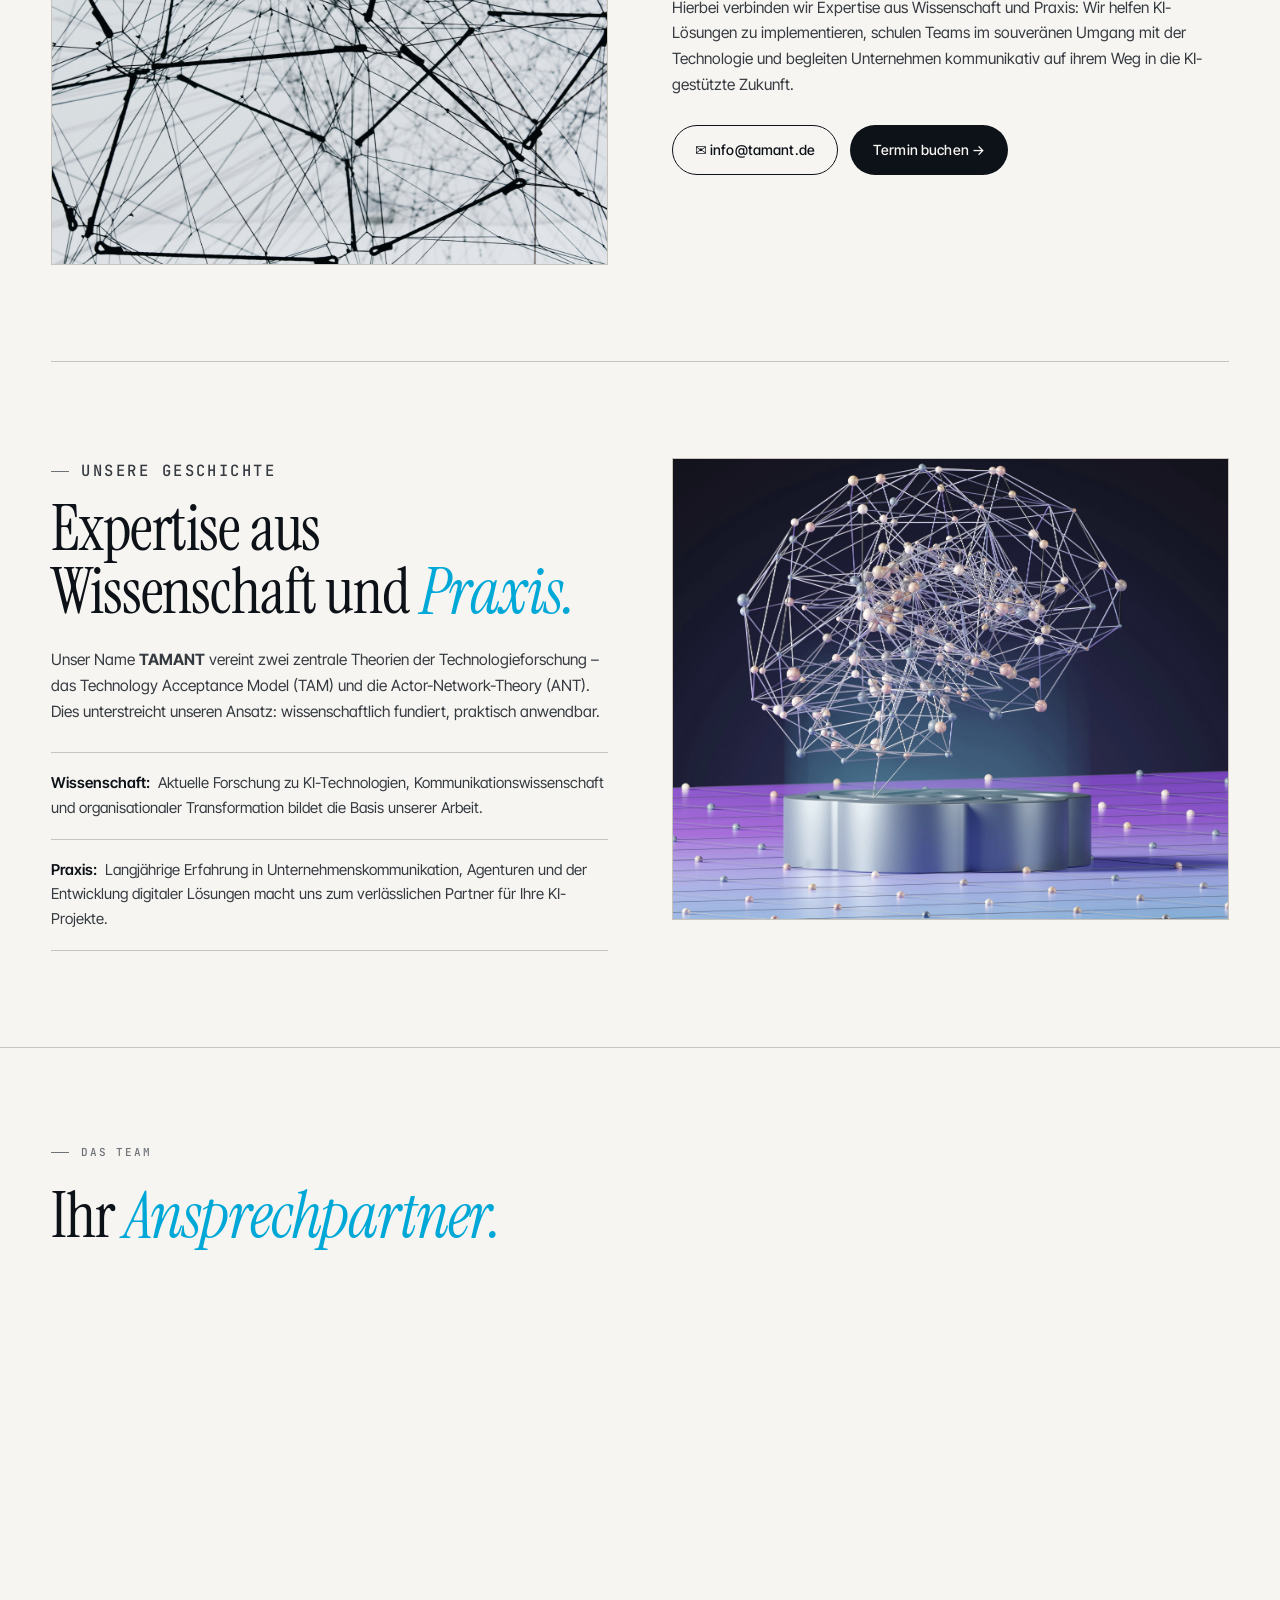
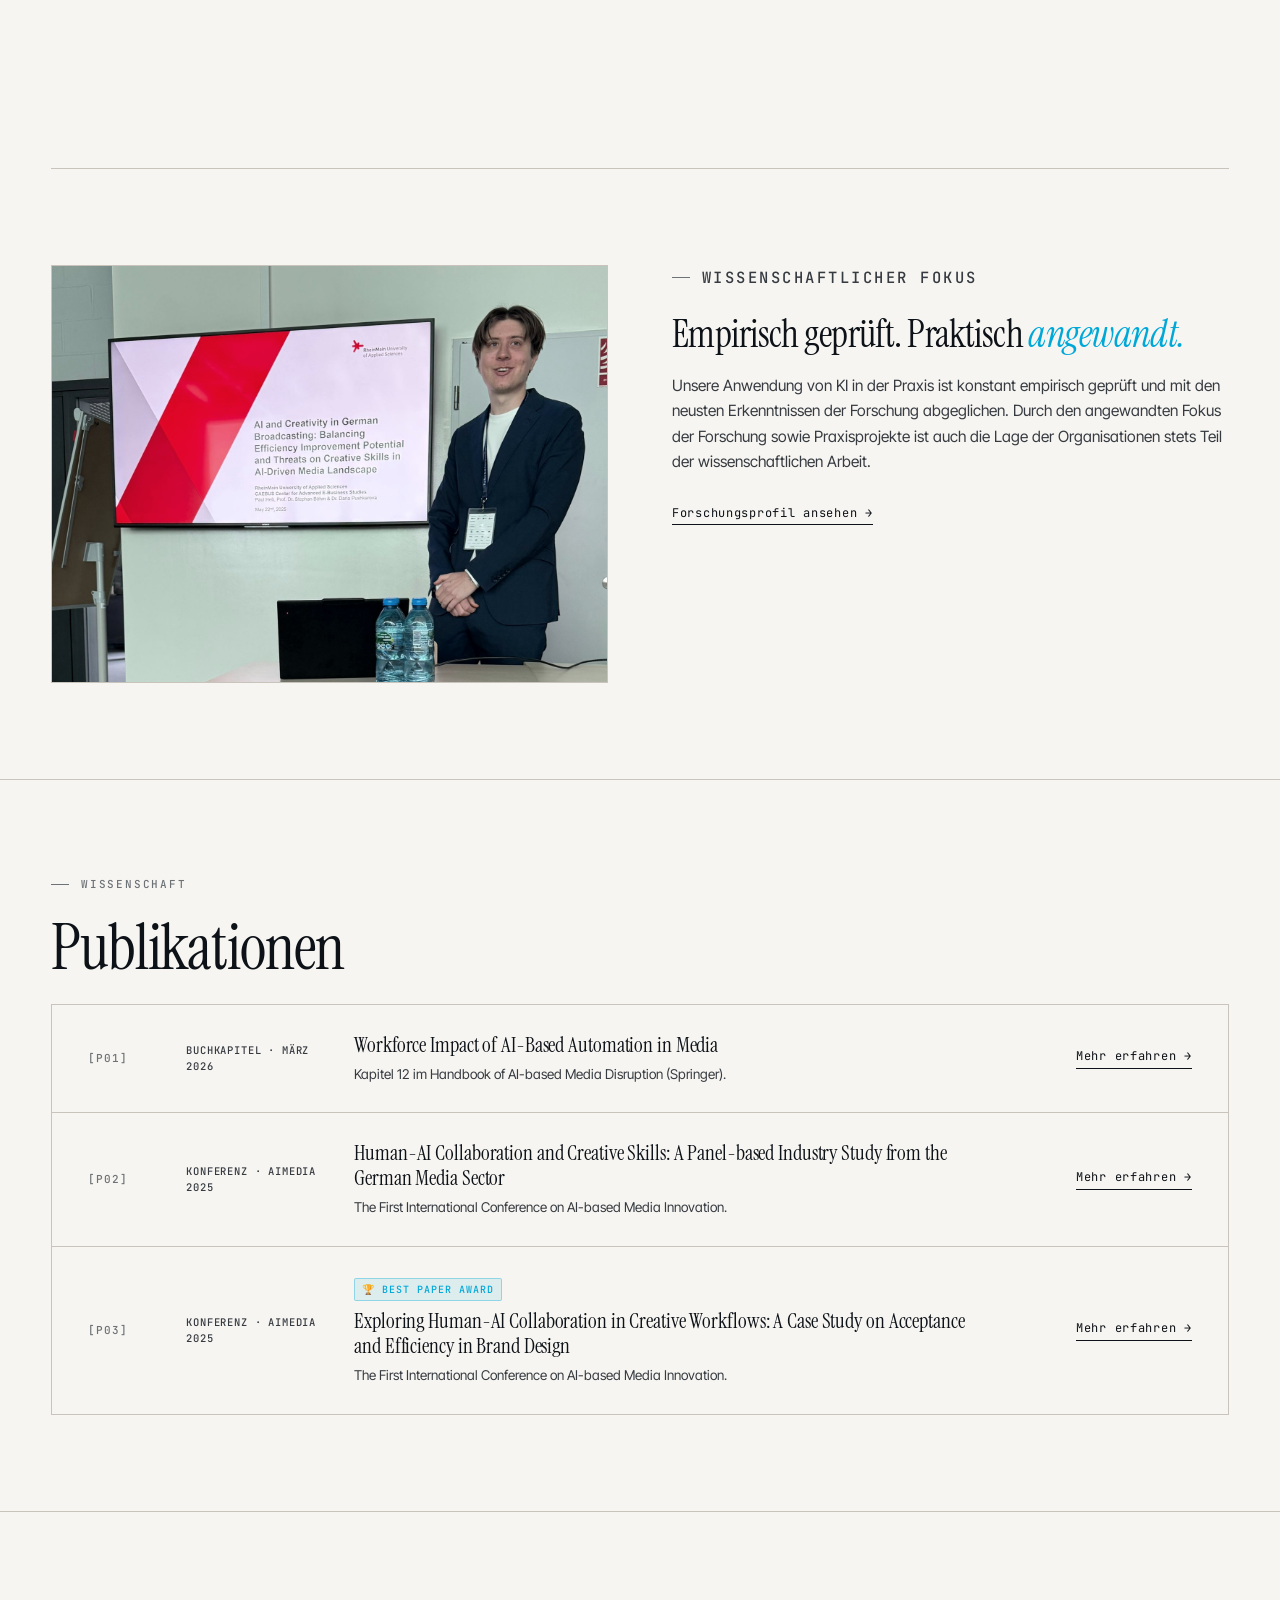
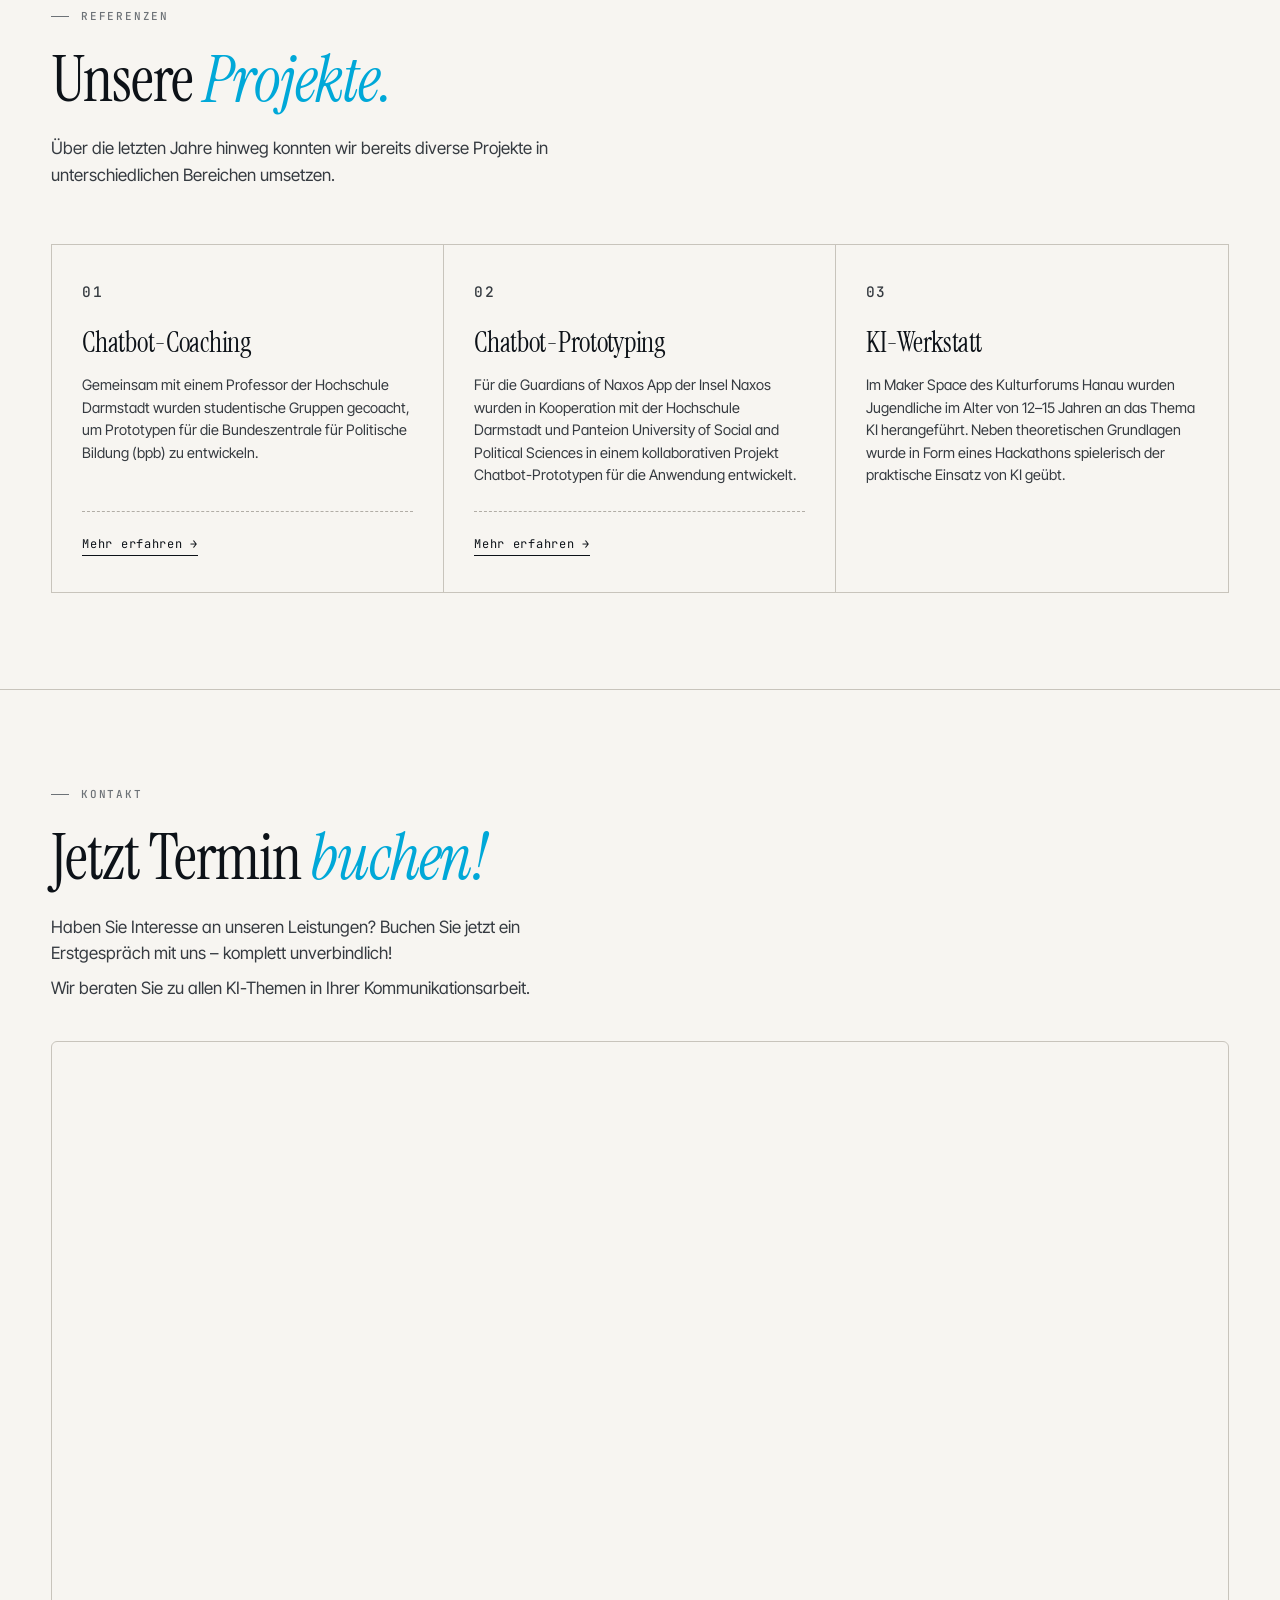
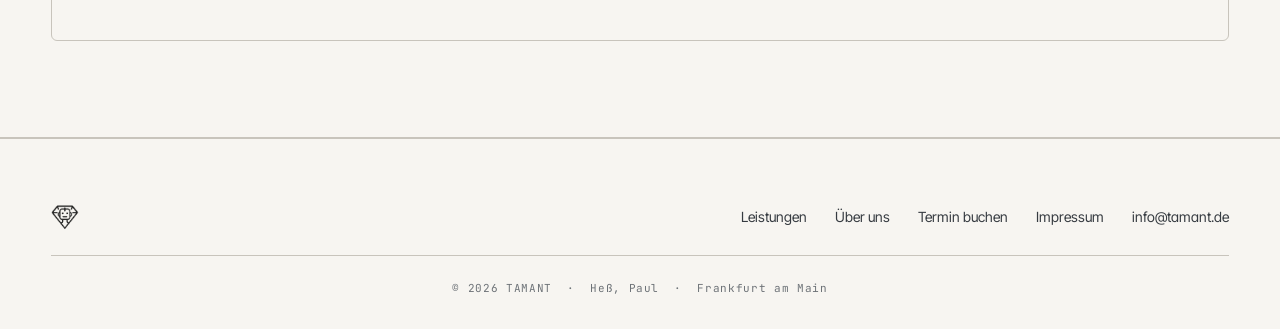
==== commit 9b8627e8: "Claude Design Änderungen" ====
--- a/index.html
+++ b/index.html
@@ -9,7 +9,7 @@
   <meta property="og:url" content="https://tamant.de/">
   <meta property="og:title" content="TAMANT – KI-Beratung für bessere Kommunikation">
   <meta property="og:description" content="Strategische KI-Beratung, praxisnahe Schulungen und konkrete Implementierung. Wissenschaftlich fundiert, persönlich betreut.">
-  <meta property="og:image" content="https://tamant.de/Multimedia/TAMANT%20Logo%20wei%C3%9F_quadrat.png">
+  <meta property="og:image" content="https://tamant.de/Multimedia/TAMANT%20Logo_schwarz.png">
   <meta property="og:locale" content="de_DE">
   <meta property="og:site_name" content="TAMANT">
   <title>TAMANT – KI-Beratung für bessere Kommunikation</title>
@@ -48,11 +48,12 @@
   ══════════════════════════════════════ -->
   <nav class="nav" id="nav">
     <div class="nav-inner">
-      <a href="#home" class="nav-logo" aria-label="TAMANT – Startseite">
-        <img src="Multimedia/TAMANT Logo weiß_quadrat.png" alt="TAMANT Logo">
+      <a href="#home" class="brand" aria-label="TAMANT – Startseite">
+        <img class="brand-mark" src="Multimedia/TAMANT Logo_schwarz.png" alt="" aria-hidden="true">
+        TAMANT
       </a>
       <ul class="nav-links" id="nav-links" role="navigation" aria-label="Hauptnavigation">
-        <li><a href="#leistungen">Unsere Leistungen</a></li>
+        <li><a href="#leistungen">Leistungen</a></li>
         <li><a href="#ueber-uns">Über uns</a></li>
         <li><a href="#termin" class="nav-cta">Termin buchen</a></li>
       </ul>
@@ -64,49 +65,54 @@
 
 
   <!-- ══════════════════════════════════════
-       HERO
+       HERO – Akteur-Netzwerk
   ══════════════════════════════════════ -->
   <section class="hero" id="home" aria-label="Willkommen bei TAMANT">
-    <div class="hero-video" aria-hidden="true">
-      <video autoplay muted loop playsinline preload="metadata">
-        <source src="Multimedia/AI_Powered_Network_Animation.mp4" type="video/mp4">
-      </video>
-    </div>
-    <div class="hero-overlay" aria-hidden="true"></div>
+    <div class="hero-graph" id="hero-graph" aria-hidden="true"></div>
 
     <div class="hero-content">
-      <p class="hero-label">KI-Beratung, Schulungen &amp; Implementierung</p>
-      <h1>Bessere Kommunikation<br>durch KI.</h1>
-      <p class="hero-sub">
-        Mit dem Menschen im Fokus. Wir helfen Ihnen, generative KI strategisch
-        in Ihre Kommunikationsarbeit zu integrieren – von der Konzeption bis
-        zur Umsetzung.
-      </p>
-      <div class="hero-actions">
-        <a href="#termin" class="btn btn-primary">Kostenlosen Termin buchen →</a>
-        <a href="#leistungen" class="btn btn-outline">Unsere Leistungen</a>
-      </div>
-    </div>
-
-    <div class="scroll-hint" aria-hidden="true">scroll</div>
-  </section>
-
-  <div class="divider"></div>
-
-
-  <!-- ══════════════════════════════════════
-       LEISTUNGEN
-  ══════════════════════════════════════ -->
-  <section class="services" id="leistungen">
+      <div>
+        <div class="hero-eyebrow">
+          <span class="dot" aria-hidden="true"></span>
+          <span class="mono">KI-Beratung, Schulungen &amp; Implementierung</span>
+        </div>
+        <h1>
+          Bessere<br>
+          Kommunikation<br>
+          durch <em>KI.</em>
+        </h1>
+        <p class="hero-sub">
+          Mit dem Menschen im Fokus. Wir helfen Ihnen, generative KI strategisch
+          in Ihre Kommunikationsarbeit zu integrieren – von der Konzeption bis
+          zur Umsetzung.
+        </p>
+        <div class="hero-actions">
+          <a href="#termin" class="btn btn-primary">Kostenlosen Termin buchen →</a>
+          <a href="#leistungen" class="btn btn-ghost">Unsere Leistungen</a>
+        </div>
+      </div>
+
+      <div class="hero-side">
+        <div class="legend" aria-hidden="true">
+          <div class="item"><span class="swatch filled"></span> Mensch</div>
+          <div class="item"><span class="swatch accent"></span> KI</div>
+          <div class="item"><span class="swatch"></span> Daten / Prozess</div>
+        </div>
+      </div>
+    </div>
+  </section>
+
+
+  <!-- ══════════════════════════════════════
+       LEISTUNGEN – Actor map
+  ══════════════════════════════════════ -->
+  <section class="section" id="leistungen">
     <div class="container">
 
-      <div class="services-header">
+      <div class="section-head">
         <div>
           <p class="section-tag">Unsere Leistungen</p>
-          <h2 class="section-title">
-            Starten Sie Ihre<br>
-            <span class="accent">KI-Journey.</span>
-          </h2>
+          <h2 class="section-title">Starten Sie Ihre <em>KI-Journey.</em></h2>
         </div>
         <p class="section-desc">
           Wir unterstützen Sie in allen KI-relevanten Bereichen – von der
@@ -115,12 +121,24 @@
         </p>
       </div>
 
-      <!-- Three service cards -->
-      <div class="services-grid">
-
-        <div class="service-card fade-up">
-          <p class="service-num">01</p>
-          <div class="service-icon">◈</div>
+      <div class="actor-map">
+
+        <article class="actor-card fade-up">
+          <div class="actor-head">
+            <div>
+              <div class="actor-num">01 / 03</div>
+            </div>
+            <svg class="actor-glyph" viewBox="0 0 60 60" aria-hidden="true">
+              <line x1="30" y1="30" x2="8"  y2="14" stroke="currentColor" stroke-width="0.8"/>
+              <line x1="30" y1="30" x2="52" y2="14" stroke="currentColor" stroke-width="0.8"/>
+              <line x1="30" y1="30" x2="30" y2="54" stroke="currentColor" stroke-width="0.8"/>
+              <circle cx="8"  cy="14" r="2.5" fill="currentColor"/>
+              <circle cx="52" cy="14" r="2.5" fill="currentColor"/>
+              <circle cx="30" cy="54" r="2.5" fill="currentColor"/>
+              <circle class="outer" cx="30" cy="30" r="6" fill="none" stroke="currentColor" stroke-width="1.2"/>
+              <circle cx="30" cy="30" r="2" fill="var(--accent)"/>
+            </svg>
+          </div>
           <h3>Beratung &amp; Konzeption</h3>
           <p>
             Wir beraten Sie zu allen KI-Themen in Ihrer Kommunikationsarbeit.
@@ -128,12 +146,26 @@
             können automatisiert werden? Wir entwickeln maßgeschneiderte
             Konzepte für Ihren Erfolg.
           </p>
-          <a href="#termin" class="card-cta">Gespräch vereinbaren</a>
-        </div>
-
-        <div class="service-card fade-up delay-1">
-          <p class="service-num">02</p>
-          <div class="service-icon">◎</div>
+          <div class="actor-foot">
+            <span class="mono">01.action</span>
+            <a href="#termin" class="btn-arrow">Gespräch vereinbaren →</a>
+          </div>
+        </article>
+
+        <article class="actor-card fade-up delay-1">
+          <div class="actor-head">
+            <div>
+              <div class="actor-num">02 / 03</div>
+            </div>
+            <svg class="actor-glyph" viewBox="0 0 60 60" aria-hidden="true">
+              <line x1="8"  y1="30" x2="52" y2="30" stroke="currentColor" stroke-width="0.8"/>
+              <circle cx="8"  cy="30" r="3" fill="none" stroke="currentColor"/>
+              <circle cx="22" cy="30" r="3" fill="none" stroke="currentColor"/>
+              <circle cx="38" cy="30" r="3" fill="none" stroke="currentColor"/>
+              <circle cx="52" cy="30" r="3" fill="var(--accent)"/>
+              <circle class="ring" cx="38" cy="30" r="9" fill="none" stroke="var(--accent)" stroke-opacity="0.5" stroke-width="0.8" stroke-dasharray="2 3"/>
+            </svg>
+          </div>
           <h3>Schulungen &amp; Change Kommunikation</h3>
           <p>
             Zum professionellen Umgang mit KI bieten wir praxisnahe Schulungen
@@ -141,12 +173,31 @@
             Sie auch kommunikativ beim Rollout von KI-Systemen in Ihrem
             Unternehmen.
           </p>
-          <a href="#termin" class="card-cta">Gespräch vereinbaren</a>
-        </div>
-
-        <div class="service-card fade-up delay-2">
-          <p class="service-num">03</p>
-          <div class="service-icon">◉</div>
+          <div class="actor-foot">
+            <span class="mono">02.action</span>
+            <a href="#termin" class="btn-arrow">Gespräch vereinbaren →</a>
+          </div>
+        </article>
+
+        <article class="actor-card fade-up delay-2">
+          <div class="actor-head">
+            <div>
+              <div class="actor-num">03 / 03</div>
+            </div>
+            <svg class="actor-glyph" viewBox="0 0 60 60" aria-hidden="true">
+              <line x1="14" y1="14" x2="46" y2="14" stroke="currentColor" stroke-width="0.8"/>
+              <line x1="14" y1="14" x2="14" y2="46" stroke="currentColor" stroke-width="0.8"/>
+              <line x1="46" y1="14" x2="46" y2="46" stroke="currentColor" stroke-width="0.8"/>
+              <line x1="14" y1="46" x2="46" y2="46" stroke="currentColor" stroke-width="0.8"/>
+              <line x1="14" y1="14" x2="46" y2="46" stroke="currentColor" stroke-width="0.4" stroke-dasharray="2 2"/>
+              <line x1="46" y1="14" x2="14" y2="46" stroke="currentColor" stroke-width="0.4" stroke-dasharray="2 2"/>
+              <circle cx="14" cy="14" r="2.5" fill="currentColor"/>
+              <circle cx="46" cy="14" r="2.5" fill="currentColor"/>
+              <circle cx="14" cy="46" r="2.5" fill="currentColor"/>
+              <circle cx="46" cy="46" r="2.5" fill="var(--accent)"/>
+              <circle class="outer" cx="30" cy="30" r="4" fill="var(--paper)" stroke="currentColor" stroke-width="1"/>
+            </svg>
+          </div>
           <h3>KI-Lösungen &amp; Implementierung</h3>
           <p>
             Wir entwickeln und implementieren konkrete KI-Anwendungen: Chatbots
@@ -154,12 +205,15 @@
             Content-Erstellung, intelligente Lösungen für Ihre Pressearbeit.
             Individuell auf Ihre Bedürfnisse zugeschnitten.
           </p>
-          <a href="#termin" class="card-cta">Gespräch vereinbaren</a>
-        </div>
-
-      </div><!-- /services-grid -->
-
-      <!-- Pricing block -->
+          <div class="actor-foot">
+            <span class="mono">03.action</span>
+            <a href="#termin" class="btn-arrow">Gespräch vereinbaren →</a>
+          </div>
+        </article>
+
+      </div><!-- /actor-map -->
+
+      <!-- Faire Konditionen / Pricing -->
       <div class="pricing-block fade-up">
         <div class="pricing-visual">
           <img src="Multimedia/Layout Dialogue Design.jpg"
@@ -168,86 +222,84 @@
         </div>
         <div class="pricing-text">
           <p class="section-tag">Faire Konditionen</p>
-          <h3>Preiswerter Service</h3>
+          <h3>Preiswerter <em>Service.</em></h3>
           <p>
             Jedes Projekt ist einzigartig. Deswegen haben wir keine
             Pauschalpreise, sondern entwickeln individuelle Angebote.
           </p>
           <p>
             Durch unser agiles Team bieten wir professionelle KI-Lösungen und
-            Beratung zu fairen Konditionen an. Vereinbaren Sie ein unverbindliches
-            Erstgespräch und nutzen Sie KI für erfolgreiche Kommunikation!
+            Beratung zu fairen Konditionen an. Vereinbaren Sie ein
+            unverbindliches Erstgespräch und nutzen Sie KI für erfolgreiche
+            Kommunikation!
           </p>
           <div class="btn-group">
             <a href="#termin" class="btn btn-primary">Gespräch vereinbaren →</a>
             <a href="#ueber-uns" class="btn btn-outline">Über uns</a>
           </div>
         </div>
-      </div><!-- /pricing-block -->
+      </div>
 
       <!-- KI Critical callout -->
       <div class="ki-critical fade-up">
-        <p class="section-tag">KI-kritisch gedacht</p>
-        <h3>Sehen Sie KI noch kritisch?</h3>
-        <p>
-          Wir auch! Ein Einsatz von KI sollte nie unbedacht erfolgen. Jedoch
-          nutzen viele Mitarbeiter*innen in Unternehmen KI-Anwendungen ohne
-          Wissen ihrer Arbeitgeber. Dies führt zu Datenschutzrisiken und
-          beeinflusster Kommunikation.
+        <div class="ki-critical-mark" aria-hidden="true">!</div>
+        <div>
+          <p class="section-tag">KI-kritisch gedacht</p>
+          <h3>Sehen Sie KI noch kritisch?</h3>
+          <p>
+            Wir auch! Ein Einsatz von KI sollte nie unbedacht erfolgen. Jedoch
+            nutzen viele Mitarbeiter*innen in Unternehmen KI-Anwendungen ohne
+            Wissen ihrer Arbeitgeber. Dies führt zu Datenschutzrisiken und
+            beeinflusster Kommunikation.
+          </p>
+          <p>
+            Klare Guidelines und personalisierte Anwendungen können diese
+            Schattennutzung eingrenzen und steuern. Wir helfen Ihnen gerne dabei.
+          </p>
+          <a href="https://it-kenner.heise.de/it-summit-by-heise/ki-praxis/shadow-ai-wie-heimliche-ki-nutzung-unternehmensdaten-gefaehrdet/"
+             target="_blank" rel="noopener noreferrer"
+             class="btn-arrow">
+            Mehr über Schattennutzung von KI erfahren →
+          </a>
+        </div>
+      </div>
+
+    </div>
+  </section>
+
+
+  <!-- ══════════════════════════════════════
+       KENNZAHLEN / PILLARS
+  ══════════════════════════════════════ -->
+  <section class="stats-section" aria-label="Unsere Stärken">
+    <div class="stats-grid">
+      <div class="stat-card fade-up">
+        <div class="stat-bar" aria-hidden="true"><i></i><i></i><i></i></div>
+        <span class="stat-number">100%</span>
+        <div class="stat-label">Wissenschaftlich</div>
+        <p class="stat-desc">
+          Durch unsere wissenschaftliche Arbeit sind wir immer auf dem
+          neuesten Stand der KI-Forschung und Kommunikationswissenschaft.
         </p>
-        <p>
-          Klare Guidelines und personalisierte Anwendungen können diese
-          Schattennutzung eingrenzen und steuern. Wir helfen Ihnen gerne dabei.
+      </div>
+      <div class="stat-card fade-up delay-1">
+        <div class="stat-bar" aria-hidden="true"><i></i><i></i><i></i></div>
+        <span class="stat-number">100%</span>
+        <div class="stat-label">Praktisch</div>
+        <p class="stat-desc">
+          Wir kennen die Anforderungen moderner Unternehmenskommunikation
+          und entwickeln KI-Lösungen, die wirklich funktionieren.
         </p>
-        <a href="https://it-kenner.heise.de/it-summit-by-heise/ki-praxis/shadow-ai-wie-heimliche-ki-nutzung-unternehmensdaten-gefaehrdet/"
-           target="_blank" rel="noopener noreferrer"
-           class="btn btn-outline"
-           style="margin-top:1.5rem; font-size:0.85rem; padding:0.6rem 1.25rem;">
-          Mehr über Schattennutzung von KI erfahren →
-        </a>
-      </div>
-
-    </div>
-  </section>
-
-
-  <!-- ══════════════════════════════════════
-       STATS / PILLARS
-  ══════════════════════════════════════ -->
-  <section class="stats-section" aria-label="Unsere Stärken">
-    <div class="stats-bg" aria-hidden="true">
-      <img src="Multimedia/lorenzo-herrera-p0j-mE6mGo4-unsplash.jpg"
-           alt="" loading="lazy">
-    </div>
-    <div class="container">
-      <div class="stats-inner">
-        <div class="stats-grid">
-          <div class="stat-card fade-up">
-            <span class="stat-number">100%</span>
-            <div class="stat-label">Wissenschaftlich</div>
-            <p class="stat-desc">
-              Durch unsere wissenschaftliche Arbeit sind wir immer auf dem
-              neuesten Stand der KI-Forschung und Kommunikationswissenschaft.
-            </p>
-          </div>
-          <div class="stat-card fade-up delay-1">
-            <span class="stat-number">100%</span>
-            <div class="stat-label">Praktisch</div>
-            <p class="stat-desc">
-              Wir kennen die Anforderungen moderner Unternehmenskommunikation
-              und entwickeln KI-Lösungen, die wirklich funktionieren.
-            </p>
-          </div>
-          <div class="stat-card fade-up delay-2">
-            <span class="stat-number">100%</span>
-            <div class="stat-label">Persönlich</div>
-            <p class="stat-desc">
-              Jedes Projekt wird individuell konzipiert. Unsere Beratung,
-              Lösungen und Schulungen passen wir genau auf Ihre
-              Kommunikationsziele an.
-            </p>
-          </div>
-        </div>
+      </div>
+      <div class="stat-card fade-up delay-2">
+        <div class="stat-bar" aria-hidden="true"><i></i><i></i><i></i></div>
+        <span class="stat-number">100%</span>
+        <div class="stat-label">Persönlich</div>
+        <p class="stat-desc">
+          Jedes Projekt wird individuell konzipiert. Unsere Beratung,
+          Lösungen und Schulungen passen wir genau auf Ihre
+          Kommunikationsziele an.
+        </p>
       </div>
     </div>
   </section>
@@ -267,7 +319,7 @@
         </div>
         <div class="about-text">
           <p class="section-tag">Über uns</p>
-          <h2 class="section-title">Unsere <span class="accent">Philosophie</span></h2>
+          <h2 class="section-title">Unsere <em>Philosophie.</em></h2>
           <p>
             Wir nutzen das Potenzial generativer KI, um Ihre Kommunikation auf
             ein neues Level zu heben.
@@ -291,12 +343,12 @@
       <div class="about-split">
         <div class="about-text">
           <p class="section-tag">Unsere Geschichte</p>
-          <h2 class="section-title">Expertise aus Wissenschaft und <span class="accent">Praxis</span></h2>
-          <p>
-            Unser Name TAMANT vereint zwei zentrale Theorien der
-            Technologieforschung – das Technology Acceptance Model (TAM) und
-            die Actor-Network-Theory (ANT). Dies unterstreicht unseren Ansatz:
-            wissenschaftlich fundiert, praktisch anwendbar.
+          <h2 class="section-title">Expertise aus Wissenschaft und <em>Praxis.</em></h2>
+          <p>
+            Unser Name <strong>TAMANT</strong> vereint zwei zentrale Theorien
+            der Technologieforschung – das Technology Acceptance Model (TAM)
+            und die Actor-Network-Theory (ANT). Dies unterstreicht unseren
+            Ansatz: wissenschaftlich fundiert, praktisch anwendbar.
           </p>
           <ul class="feature-list">
             <li>
@@ -322,15 +374,13 @@
 
 
   <!-- ══════════════════════════════════════
-       TEAM
+       TEAM – Ihr Ansprechpartner
   ══════════════════════════════════════ -->
   <section class="team-section">
     <div class="container">
       <div class="team-header">
-        <p class="section-tag" style="justify-content:center;">Das Team</p>
-        <h2 class="section-title">
-          Ihr <span class="accent">Ansprechpartner</span>
-        </h2>
+        <p class="section-tag">Das Team</p>
+        <h2 class="section-title">Ihr <em>Ansprechpartner.</em></h2>
       </div>
 
       <div class="team-card fade-up">
@@ -340,7 +390,7 @@
         </div>
         <div class="team-info">
           <h3>Paul Heß</h3>
-          <p class="team-role">Gründer &amp; KI-Berater</p>
+          <p class="role">Gründer &amp; KI-Berater</p>
           <p>
             Paul ist Doktorand und Lehrbeauftragter an der Hochschule Darmstadt.
             Hier forscht und lehrt er zu KI-Technologien sowie zur digitalen
@@ -368,7 +418,7 @@
         </div>
       </div>
 
-      <!-- Scientific Focus block -->
+      <!-- Wissenschaftlicher Fokus -->
       <div class="sci-block fade-up">
         <div class="sci-image">
           <img src="Multimedia/IMG-20250522-WA0017.jpg"
@@ -376,7 +426,7 @@
         </div>
         <div class="sci-text">
           <p class="section-tag">Wissenschaftlicher Fokus</p>
-          <h3>Expertise aus Wissenschaft und Praxis</h3>
+          <h3>Empirisch geprüft. Praktisch <em>angewandt.</em></h3>
           <p>
             Unsere Anwendung von KI in der Praxis ist konstant empirisch geprüft
             und mit den neusten Erkenntnissen der Forschung abgeglichen. Durch
@@ -385,8 +435,7 @@
           </p>
           <a href="https://mediencampus.h-da.de/forschen/angebote/wissenschaftlicher-nachwuchs"
              target="_blank" rel="noopener noreferrer"
-             class="btn btn-outline"
-             style="font-size:0.85rem; padding:0.6rem 1.25rem;">
+             class="btn-arrow">
             Forschungsprofil ansehen →
           </a>
         </div>
@@ -397,58 +446,70 @@
 
 
   <!-- ══════════════════════════════════════
-       PUBLIKATIONEN
+       PUBLIKATIONEN – Notebook
   ══════════════════════════════════════ -->
   <section class="publications">
     <div class="container">
       <p class="section-tag">Wissenschaft</p>
       <h2 class="section-title">Publikationen</h2>
 
-      <div class="pub-grid">
-
-        <div class="pub-card fade-up">
-          <p class="pub-tag">Buchkapitel · März 2026</p>
-          <h4>Workforce Impact of AI-Based Automation in Media</h4>
-          <p>Kapitel 12 im Handbook of AI-based Media Disruption (Springer).</p>
-          <a href="https://link.springer.com/book/9783032076045"
-             target="_blank" rel="noopener noreferrer">
-            Mehr erfahren →
-          </a>
-        </div>
-
-        <div class="pub-card fade-up delay-1">
-          <p class="pub-tag">Konferenz · AIMEDIA 2025</p>
-          <h4>Human-AI Collaboration and Creative Skills: A Panel-based Industry Study from the German Media Sector</h4>
-          <p>The First International Conference on AI-based Media Innovation.</p>
-          <a href="https://scholar.google.com/citations?view_op=view_citation&hl=de&user=tS3W3GwAAAAJ&citation_for_view=tS3W3GwAAAAJ:u-x6o8ySG0sC"
-             target="_blank" rel="noopener noreferrer">
-            Mehr erfahren →
-          </a>
-        </div>
-
-        <div class="pub-card fade-up delay-2">
-          <div class="pub-award">🏆 Best Paper Award</div>
-          <p class="pub-tag">Konferenz · AIMEDIA 2025</p>
-          <h4>Exploring Human-AI Collaboration in Creative Workflows: A Case Study on Acceptance and Efficiency in Brand Design</h4>
-          <p>The First International Conference on AI-based Media Innovation.</p>
-          <a href="https://scholar.google.com/citations?view_op=view_citation&hl=de&user=tS3W3GwAAAAJ&citation_for_view=tS3W3GwAAAAJ:u5HHmVD_uO8C"
-             target="_blank" rel="noopener noreferrer">
-            Mehr erfahren →
-          </a>
-        </div>
-
-      </div>
-    </div>
-  </section>
-
-
-  <!-- ══════════════════════════════════════
-       PROJEKTE
+      <div class="notebook">
+
+        <div class="notebook-row fade-up">
+          <div class="nb-num">[P01]</div>
+          <div class="nb-tag">Buchkapitel · März 2026</div>
+          <div>
+            <h4>Workforce Impact of AI-Based Automation in Media</h4>
+            <p class="nb-meta">Kapitel 12 im Handbook of AI-based Media Disruption (Springer).</p>
+          </div>
+          <div class="nb-action">
+            <a href="https://link.springer.com/book/9783032076045"
+               target="_blank" rel="noopener noreferrer"
+               class="btn-arrow">Mehr erfahren →</a>
+          </div>
+        </div>
+
+        <div class="notebook-row fade-up">
+          <div class="nb-num">[P02]</div>
+          <div class="nb-tag">Konferenz · AIMEDIA 2025</div>
+          <div>
+            <h4>Human-AI Collaboration and Creative Skills: A Panel-based Industry Study from the German Media Sector</h4>
+            <p class="nb-meta">The First International Conference on AI-based Media Innovation.</p>
+          </div>
+          <div class="nb-action">
+            <a href="https://scholar.google.com/citations?view_op=view_citation&hl=de&user=tS3W3GwAAAAJ&citation_for_view=tS3W3GwAAAAJ:u-x6o8ySG0sC"
+               target="_blank" rel="noopener noreferrer"
+               class="btn-arrow">Mehr erfahren →</a>
+          </div>
+        </div>
+
+        <div class="notebook-row fade-up">
+          <div class="nb-num">[P03]</div>
+          <div class="nb-tag">Konferenz · AIMEDIA 2025</div>
+          <div>
+            <span class="award-pill">🏆 Best Paper Award</span>
+            <h4>Exploring Human-AI Collaboration in Creative Workflows: A Case Study on Acceptance and Efficiency in Brand Design</h4>
+            <p class="nb-meta">The First International Conference on AI-based Media Innovation.</p>
+          </div>
+          <div class="nb-action">
+            <a href="https://scholar.google.com/citations?view_op=view_citation&hl=de&user=tS3W3GwAAAAJ&citation_for_view=tS3W3GwAAAAJ:u5HHmVD_uO8C"
+               target="_blank" rel="noopener noreferrer"
+               class="btn-arrow">Mehr erfahren →</a>
+          </div>
+        </div>
+
+      </div>
+    </div>
+  </section>
+
+
+  <!-- ══════════════════════════════════════
+       PROJEKTE / REFERENZEN
   ══════════════════════════════════════ -->
   <section class="projects">
     <div class="container">
       <p class="section-tag">Referenzen</p>
-      <h2 class="section-title">Unsere <span class="accent">Projekte</span></h2>
+      <h2 class="section-title">Unsere <em>Projekte.</em></h2>
       <p class="section-desc">
         Über die letzten Jahre hinweg konnten wir bereits diverse Projekte in
         unterschiedlichen Bereichen umsetzen.
@@ -456,7 +517,7 @@
 
       <div class="projects-grid">
 
-        <div class="project-card fade-up">
+        <article class="project-card fade-up">
           <p class="project-num">01</p>
           <h3>Chatbot-Coaching</h3>
           <p>
@@ -464,14 +525,14 @@
             studentische Gruppen gecoacht, um Prototypen für die
             Bundeszentrale für Politische Bildung (bpb) zu entwickeln.
           </p>
-          <a href="https://mediencampus.h-da.de/studieren/studienangebot/bachelor/onlinekommunikation/projekte/projekte-detail/ask-me-anything"
-             target="_blank" rel="noopener noreferrer"
-             class="btn btn-outline">
-            Mehr erfahren →
-          </a>
-        </div>
-
-        <div class="project-card fade-up delay-1">
+          <div class="pj-foot">
+            <a href="https://mediencampus.h-da.de/studieren/studienangebot/bachelor/onlinekommunikation/projekte/projekte-detail/ask-me-anything"
+               target="_blank" rel="noopener noreferrer"
+               class="btn-arrow">Mehr erfahren →</a>
+          </div>
+        </article>
+
+        <article class="project-card fade-up delay-1">
           <p class="project-num">02</p>
           <h3>Chatbot-Prototyping</h3>
           <p>
@@ -480,14 +541,14 @@
             Political Sciences in einem kollaborativen Projekt Chatbot-Prototypen
             für die Anwendung entwickelt.
           </p>
-          <a href="https://www.youtube.com/watch?v=9rZSZxHg_CI&t=293s"
-             target="_blank" rel="noopener noreferrer"
-             class="btn btn-outline">
-            Mehr erfahren →
-          </a>
-        </div>
-
-        <div class="project-card fade-up delay-2">
+          <div class="pj-foot">
+            <a href="https://www.youtube.com/watch?v=9rZSZxHg_CI&t=293s"
+               target="_blank" rel="noopener noreferrer"
+               class="btn-arrow">Mehr erfahren →</a>
+          </div>
+        </article>
+
+        <article class="project-card fade-up delay-2">
           <p class="project-num">03</p>
           <h3>KI-Werkstatt</h3>
           <p>
@@ -496,27 +557,21 @@
             Grundlagen wurde in Form eines Hackathons spielerisch der
             praktische Einsatz von KI geübt.
           </p>
-        </div>
-
-      </div>
-    </div>
-  </section>
-
-
-  <!-- ══════════════════════════════════════
-       TERMIN BUCHEN
+        </article>
+
+      </div>
+    </div>
+  </section>
+
+
+  <!-- ══════════════════════════════════════
+       TERMIN BUCHEN – Cal.com
   ══════════════════════════════════════ -->
   <section class="booking" id="termin">
-    <div class="booking-bg" aria-hidden="true">
-      <img src="Multimedia/krisjanis-kazaks-hM62J2XrcH0-unsplash.jpg"
-           alt="" loading="lazy">
-    </div>
     <div class="container">
       <div class="booking-inner">
         <p class="section-tag">Kontakt</p>
-        <h2 class="section-title">
-          Jetzt Termin <span class="accent">buchen!</span>
-        </h2>
+        <h2 class="section-title">Jetzt Termin <em>buchen!</em></h2>
         <p class="section-desc">
           Haben Sie Interesse an unseren Leistungen? Buchen Sie jetzt ein
           Erstgespräch mit uns – komplett unverbindlich!
@@ -526,8 +581,7 @@
         </p>
 
         <!-- cal.com Inline Embed -->
-        <div id="cal-booking" style="width:100%; min-height:600px; border-radius:8px; overflow:hidden;"></div>
-
+        <div id="cal-booking"></div>
       </div>
     </div>
   </section>
@@ -540,7 +594,7 @@
     <div class="container">
       <div class="footer-inner">
         <a href="#home" class="footer-logo" aria-label="Zurück zur Startseite">
-          <img src="Multimedia/TAMANT Logo weiß_quadrat.png" alt="TAMANT">
+          <img src="Multimedia/TAMANT Logo_schwarz.png" alt="TAMANT">
         </a>
         <nav class="footer-links" aria-label="Footer-Navigation">
           <a href="#leistungen">Leistungen</a>
@@ -554,6 +608,11 @@
     </div>
   </footer>
 
+
+  <!-- ══════════════════════════════════════
+       NETWORK GRAPH (Hero)
+  ══════════════════════════════════════ -->
+  <script src="network.js"></script>
 
   <!-- ══════════════════════════════════════
        CAL.COM INLINE EMBED
@@ -596,9 +655,9 @@
     });
 
     Cal("ui", {
-      theme: "dark",
+      theme: "light",
       styles: {
-        branding: { brandColor: "#00c8ff" }
+        branding: { brandColor: "#00a8d8" }
       },
       hideEventTypeDetails: false,
       layout: "month_view"
--- a/style.css
+++ b/style.css
@@ -1,223 +1,268 @@
 /* ═══════════════════════════════════════════════════════════
-   TAMANT – Main Stylesheet
-   Dark Retrofuturistic Modern Theme
+   TAMANT — Editorial Redesign
+   Akteur-Netzwerk als Leitmotiv · Beige Paper / Ink Schwarz
    ═══════════════════════════════════════════════════════════ */
 
-@import url('https://fonts.googleapis.com/css2?family=Space+Grotesk:wght@300;400;500;600;700&family=Space+Mono:ital,wght@0,400;0,700;1,400&display=swap');
+@import url('https://fonts.googleapis.com/css2?family=Instrument+Serif:ital@0;1&family=Inter+Tight:wght@300;400;500;600&family=JetBrains+Mono:wght@400;500&display=swap');
 
 /* ─── Custom Properties ─── */
 :root {
-  --bg-primary:    #050a14;
-  --bg-secondary:  #0b1322;
-  --bg-card:       #0f1b2d;
-  --bg-card-hover: #131f33;
-
-  --accent:        #00c8ff;
-  --accent-dim:    rgba(0, 200, 255, 0.12);
-  --accent-purple: #6e3cdb;
-  --accent-glow:   0 0 40px rgba(0, 200, 255, 0.18);
-
-  --text-primary:  #e8edf5;
-  --text-muted:    #7a90a8;
-  --text-faint:    #3d5269;
-
-  --border:        rgba(0, 200, 255, 0.2);
-  --border-subtle: rgba(255, 255, 255, 0.06);
-  --border-card:   rgba(255, 255, 255, 0.04);
-
-  --font-main: 'Space Grotesk', system-ui, -apple-system, sans-serif;
-  --font-mono: 'Space Mono', 'Courier New', monospace;
-
+  /* paper / ink — beige-warm */
+  --paper:        oklch(97% 0.006 85);
+  --paper-2:      oklch(94% 0.008 85);
+  --paper-3:      oklch(91% 0.010 85);
+  --paper-hex:    #f5f0e6;
+  --ink:          oklch(18% 0.015 250);
+  --ink-2:        oklch(35% 0.012 250);
+  --ink-3:        oklch(55% 0.010 250);
+  --ink-hex:      #1a1f2e;
+  --hairline:     oklch(82% 0.012 85);
+  --hairline-2:   oklch(75% 0.012 85);
+
+  /* signal accent — Cal.com brand cyan, harmonized */
+  --accent:        #00a8d8;
+  --accent-soft:   rgba(0, 168, 216, 0.10);
+  --accent-line:   rgba(0, 168, 216, 0.35);
+
+  /* type */
+  --serif:  'Instrument Serif', Georgia, 'Times New Roman', serif;
+  --sans:   'Inter Tight', 'Inter', system-ui, -apple-system, sans-serif;
+  --mono:   'JetBrains Mono', 'Courier New', ui-monospace, monospace;
+
+  /* size system */
+  --maxw:   1280px;
+  --gutter: clamp(20px, 4vw, 56px);
+
+  /* radii */
+  --r-sm: 4px;
+  --r-md: 6px;
+
+  /* timing */
   --ease: cubic-bezier(0.4, 0, 0.2, 1);
-  --transition: 0.3s var(--ease);
-  --transition-slow: 0.6s var(--ease);
-
-  --radius-sm:  4px;
-  --radius:     8px;
-  --radius-lg:  12px;
-  --radius-xl:  20px;
-}
-
-/* ─── Reset & Base ─── */
-*, *::before, *::after {
-  box-sizing: border-box;
-  margin: 0;
-  padding: 0;
-}
-
-html {
-  scroll-behavior: smooth;
+  --transition: 0.25s var(--ease);
+}
+
+/* ─── Reset ─── */
+*, *::before, *::after { box-sizing: border-box; margin: 0; padding: 0; }
+
+html { scroll-behavior: smooth; font-size: 16px; }
+
+body {
+  background: var(--paper);
+  color: var(--ink);
+  font-family: var(--sans);
   font-size: 16px;
-}
-
-body {
-  font-family: var(--font-main);
-  background-color: var(--bg-primary);
-  color: var(--text-primary);
-  line-height: 1.65;
+  line-height: 1.55;
+  -webkit-font-smoothing: antialiased;
+  font-feature-settings: 'ss01', 'cv11';
   overflow-x: hidden;
-  -webkit-font-smoothing: antialiased;
-}
-
-/* ── Subtle grid background ── */
-body::before {
-  content: '';
-  position: fixed;
-  inset: 0;
-  background-image:
-    linear-gradient(rgba(0, 200, 255, 0.025) 1px, transparent 1px),
-    linear-gradient(90deg, rgba(0, 200, 255, 0.025) 1px, transparent 1px);
-  background-size: 64px 64px;
-  pointer-events: none;
-  z-index: 0;
 }
 
 img  { max-width: 100%; height: auto; display: block; }
-a    { color: var(--accent); text-decoration: none; transition: var(--transition); }
-a:hover { color: #fff; }
+a    { color: inherit; text-decoration: none; transition: color var(--transition); }
 ul, ol { list-style: none; }
-
-/* ─── Typography ─── */
-h1, h2, h3, h4 { line-height: 1.18; font-weight: 700; }
-
-h1 { font-size: clamp(2.6rem, 6.5vw, 5.2rem); }
-h2 { font-size: clamp(1.8rem, 4vw,   3.2rem); }
-h3 { font-size: clamp(1.15rem, 2.5vw, 1.6rem); }
-h4 { font-size: 1rem; font-weight: 600; }
+button { font-family: inherit; cursor: pointer; }
+
+::selection { background: var(--ink); color: var(--paper); }
+
+/* ─── Mono labels & node ids ─── */
+.mono {
+  font-family: var(--mono);
+  font-size: 11px;
+  letter-spacing: 0.04em;
+  text-transform: uppercase;
+  color: var(--ink-3);
+  font-weight: 500;
+}
+.node-id {
+  font-family: var(--mono);
+  font-size: 10px;
+  letter-spacing: 0.06em;
+  color: var(--ink-3);
+  display: inline-block;
+  padding: 2px 6px;
+  border: 1px solid var(--hairline);
+  border-radius: 2px;
+  background: var(--paper-2);
+}
 
 .accent { color: var(--accent); }
-.mono   { font-family: var(--font-mono); }
+em { font-style: italic; }
 
 /* ─── Layout ─── */
 .container {
-  max-width: 1180px;
+  max-width: var(--maxw);
   margin: 0 auto;
-  padding: 0 2rem;
-}
-
+  padding-left: var(--gutter);
+  padding-right: var(--gutter);
+  position: relative;
+}
 section { position: relative; z-index: 1; }
+
+/* ─── Typography ─── */
+h1, h2, h3, h4, h5, h6 {
+  font-family: var(--serif);
+  font-weight: 400;
+  line-height: 1.05;
+  letter-spacing: -0.015em;
+  color: var(--ink);
+}
 
 /* ─── Section Anatomy ─── */
 .section-tag {
-  font-family: var(--font-mono);
-  font-size: 0.72rem;
-  letter-spacing: 0.22em;
+  display: flex;
+  align-items: center;
+  gap: 12px;
+  font-family: var(--mono);
+  font-size: 11px;
+  letter-spacing: 0.16em;
   text-transform: uppercase;
-  color: var(--accent);
-  margin-bottom: 1rem;
-  display: flex;
-  align-items: center;
-  gap: 0.75rem;
+  color: var(--ink-3);
+  margin-bottom: 24px;
+  font-weight: 500;
 }
 .section-tag::before {
   content: '';
-  display: block;
-  width: 1.5rem;
+  width: 18px;
   height: 1px;
-  background: var(--accent);
+  background: var(--ink-3);
   flex-shrink: 0;
 }
-
-.section-title  { margin-bottom: 1.25rem; }
-.section-desc   {
-  color: var(--text-muted);
-  max-width: 620px;
-  font-size: 1.05rem;
-  line-height: 1.75;
+.section-title {
+  font-family: var(--serif);
+  font-weight: 400;
+  font-size: clamp(38px, 5vw, 76px);
+  line-height: 0.98;
+  letter-spacing: -0.018em;
+  margin: 0 0 24px;
+  text-wrap: balance;
+}
+.section-title em,
+.section-title .accent { font-style: italic; color: var(--accent); }
+.section-desc {
+  font-size: 17px;
+  line-height: 1.55;
+  color: var(--ink-2);
+  max-width: 56ch;
+}
+
+.section-head {
+  display: grid;
+  grid-template-columns: minmax(0, 1.3fr) minmax(0, 1fr);
+  gap: 48px;
+  margin-bottom: 56px;
+  align-items: end;
 }
 
 /* ─── Buttons ─── */
 .btn {
   display: inline-flex;
   align-items: center;
-  gap: 0.5rem;
-  padding: 0.875rem 1.875rem;
-  border-radius: var(--radius-sm);
-  font-family: var(--font-main);
-  font-weight: 600;
-  font-size: 0.9rem;
-  letter-spacing: 0.02em;
-  transition: var(--transition);
+  gap: 10px;
+  padding: 13px 22px;
+  border-radius: 999px;
+  font-family: var(--sans);
+  font-size: 14px;
+  font-weight: 500;
+  letter-spacing: 0.01em;
+  border: 1px solid transparent;
   cursor: pointer;
-  border: none;
   white-space: nowrap;
-}
-
+  transition: transform 0.12s, background 0.15s, color 0.15s, border-color 0.15s;
+}
+.btn:hover { transform: translateY(-1px); }
 .btn-primary {
-  background: var(--accent);
-  color: var(--bg-primary);
-}
-.btn-primary:hover {
-  background: #fff;
-  color: var(--bg-primary);
-  transform: translateY(-2px);
-  box-shadow: 0 8px 28px rgba(0, 200, 255, 0.35);
-}
-
-.btn-outline {
+  background: var(--ink);
+  color: var(--paper);
+}
+.btn-primary:hover { background: var(--accent); color: var(--paper); }
+.btn-outline,
+.btn-ghost {
   background: transparent;
-  border: 1px solid var(--border);
-  color: var(--text-primary);
-}
-.btn-outline:hover {
-  border-color: var(--accent);
-  color: var(--accent);
-  transform: translateY(-2px);
-}
+  border-color: var(--ink);
+  color: var(--ink);
+}
+.btn-outline:hover,
+.btn-ghost:hover { background: var(--ink); color: var(--paper); }
+.btn-arrow {
+  display: inline-flex;
+  align-items: center;
+  gap: 8px;
+  font-family: var(--mono);
+  font-size: 12px;
+  letter-spacing: 0.06em;
+  color: var(--ink);
+  border-bottom: 1px solid var(--ink);
+  padding-bottom: 2px;
+  transition: gap 0.15s, color 0.15s, border-color 0.15s;
+  width: fit-content;
+}
+.btn-arrow:hover { gap: 14px; color: var(--accent); border-color: var(--accent); }
 
 /* ─── Navigation ─── */
 .nav {
-  position: fixed;
-  top: 0; left: 0; right: 0;
+  position: sticky;
+  top: 0;
   z-index: 1000;
-  padding: 1.4rem 0;
-  transition: var(--transition);
-}
-.nav.scrolled {
-  background: rgba(5, 10, 20, 0.92);
-  backdrop-filter: blur(24px);
-  -webkit-backdrop-filter: blur(24px);
-  border-bottom: 1px solid var(--border-subtle);
-  padding: 1rem 0;
-}
-
+  background: color-mix(in oklch, var(--paper) 88%, transparent);
+  backdrop-filter: saturate(120%) blur(12px);
+  -webkit-backdrop-filter: saturate(120%) blur(12px);
+  border-bottom: 1px solid var(--hairline);
+  transition: background var(--transition);
+}
 .nav-inner {
   display: flex;
   align-items: center;
   justify-content: space-between;
-  max-width: 1180px;
+  height: 64px;
+  max-width: var(--maxw);
   margin: 0 auto;
-  padding: 0 2rem;
-}
-
-.nav-logo img { height: 34px; width: auto; }
-
+  padding: 0 var(--gutter);
+  gap: 32px;
+}
+.brand {
+  display: flex;
+  align-items: center;
+  gap: 10px;
+  font-family: var(--mono);
+  font-size: 12px;
+  font-weight: 500;
+  letter-spacing: 0.18em;
+  color: var(--ink);
+}
+img.brand-mark {
+  width: 26px;
+  height: 26px;
+  object-fit: contain;
+  flex-shrink: 0;
+  display: block;
+}
 .nav-links {
   display: flex;
-  align-items: center;
-  gap: 2.25rem;
+  gap: 28px;
+  font-size: 14px;
+  align-items: center;
 }
 .nav-links a {
-  color: var(--text-muted);
-  font-size: 0.88rem;
+  color: var(--ink-2);
+  font-family: var(--sans);
   font-weight: 500;
-  letter-spacing: 0.06em;
-  text-transform: uppercase;
 }
 .nav-links a:hover,
-.nav-links a.active { color: var(--text-primary); }
-
+.nav-links a.active { color: var(--ink); }
 .nav-cta {
-  background: var(--accent);
-  color: var(--bg-primary) !important;
-  padding: 0.55rem 1.3rem;
-  border-radius: var(--radius-sm);
-  font-weight: 700;
-  letter-spacing: 0.04em;
+  border: 1px solid var(--ink) !important;
+  padding: 8px 16px;
+  border-radius: 999px;
+  color: var(--ink) !important;
+  display: inline-flex;
+  gap: 8px;
+  align-items: center;
+  transition: background 0.15s, color 0.15s;
 }
 .nav-cta:hover {
-  background: #fff !important;
-  color: var(--bg-primary) !important;
+  background: var(--ink);
+  color: var(--paper) !important;
 }
 
 /* Mobile toggle */
@@ -225,7 +270,6 @@
   display: none;
   flex-direction: column;
   gap: 5px;
-  cursor: pointer;
   background: none;
   border: none;
   padding: 4px;
@@ -233,8 +277,9 @@
 }
 .nav-toggle span {
   display: block;
-  width: 24px; height: 2px;
-  background: var(--text-primary);
+  width: 24px;
+  height: 2px;
+  background: var(--ink);
   transition: var(--transition);
   transform-origin: center;
 }
@@ -242,756 +287,708 @@
 .nav-toggle.open span:nth-child(2) { opacity: 0; }
 .nav-toggle.open span:nth-child(3) { transform: translateY(-7px) rotate(-45deg); }
 
-/* ─── Hero ─── */
+/* ─── Hero — Akteur-Netzwerk ─── */
 .hero {
-  min-height: 100vh;
-  display: flex;
-  align-items: center;
   position: relative;
+  min-height: 92vh;
+  display: grid;
+  grid-template-columns: 1fr;
+  border-bottom: 1px solid var(--hairline);
   overflow: hidden;
-  padding-top: 5rem;
-}
-
-.hero-video {
+  background: var(--paper);
+}
+.hero-graph {
   position: absolute;
   inset: 0;
   z-index: 0;
-}
-.hero-video video {
-  width: 100%; height: 100%;
-  object-fit: cover;
-  opacity: 0.22;
-}
-.hero-overlay {
-  position: absolute;
-  inset: 0;
-  background: linear-gradient(
-    135deg,
-    rgba(5, 10, 20, 0.88) 0%,
-    rgba(5, 10, 20, 0.35) 55%,
-    rgba(5, 10, 20, 0.85) 100%
-  );
-  z-index: 1;
-}
-
+  color: var(--ink);
+}
 .hero-content {
   position: relative;
   z-index: 2;
-  max-width: 1180px;
+  padding: 80px 0 64px;
+  max-width: var(--maxw);
   margin: 0 auto;
-  padding: 0 2rem;
-}
-
-.hero-label {
-  font-family: var(--font-mono);
-  font-size: 0.75rem;
-  letter-spacing: 0.22em;
+  width: 100%;
+  padding-left: var(--gutter);
+  padding-right: var(--gutter);
+  display: grid;
+  grid-template-columns: minmax(0, 1.2fr) minmax(0, 1fr);
+  gap: 48px;
+  align-content: end;
+  min-height: 92vh;
+}
+.hero-eyebrow {
+  display: flex;
+  align-items: center;
+  gap: 14px;
+  margin-bottom: 32px;
+}
+.hero-eyebrow .dot {
+  width: 8px;
+  height: 8px;
+  border-radius: 50%;
+  background: var(--accent);
+  box-shadow: 0 0 0 4px var(--accent-soft);
+  animation: hero-pulse 2.4s ease-in-out infinite;
+  flex-shrink: 0;
+}
+@keyframes hero-pulse {
+  0%, 100% { box-shadow: 0 0 0 4px var(--accent-soft); }
+  50%      { box-shadow: 0 0 0 9px transparent; }
+}
+.hero h1 {
+  font-family: var(--serif);
+  font-weight: 400;
+  font-size: clamp(54px, 8.4vw, 128px);
+  line-height: 0.96;
+  letter-spacing: -0.02em;
+  margin: 0;
+  color: var(--ink);
+  text-wrap: balance;
+}
+.hero h1 em { font-style: italic; color: var(--accent); }
+.hero-sub {
+  max-width: 38ch;
+  color: var(--ink-2);
+  font-size: 16px;
+  line-height: 1.6;
+  margin: 28px 0 0;
+}
+.hero-actions {
+  display: flex;
+  gap: 12px;
+  flex-wrap: wrap;
+  margin-top: 28px;
+}
+.hero-side {
+  display: flex;
+  flex-direction: column;
+  justify-content: end;
+  gap: 22px;
+}
+.hero-anno {
+  border-top: 1px solid var(--hairline);
+  padding-top: 14px;
+  font-family: var(--mono);
+  font-size: 11px;
+  color: var(--ink-3);
+  line-height: 1.7;
+  display: grid;
+  grid-template-columns: 80px 1fr;
+  gap: 10px 16px;
+}
+.hero-anno b { color: var(--ink); font-weight: 500; }
+
+.hero-corner {
+  position: absolute;
+  font-family: var(--mono);
+  font-size: 10px;
+  letter-spacing: 0.14em;
+  color: var(--ink-3);
+  z-index: 2;
   text-transform: uppercase;
-  color: var(--accent);
-  margin-bottom: 1.75rem;
-  display: flex;
-  align-items: center;
-  gap: 0.8rem;
-}
-.hero-label::before {
-  content: '';
-  display: block;
-  width: 2rem; height: 1px;
-  background: var(--accent);
-}
-
-.hero h1 {
-  max-width: 840px;
-  margin-bottom: 1.5rem;
-  background: linear-gradient(145deg, #ffffff 30%, #a8d8f0 70%, var(--accent) 100%);
-  -webkit-background-clip: text;
-  -webkit-text-fill-color: transparent;
-  background-clip: text;
-}
-
-.hero-sub {
-  font-size: 1.15rem;
-  color: var(--text-muted);
-  max-width: 580px;
-  margin-bottom: 2.75rem;
-  line-height: 1.75;
-}
-
-.hero-actions {
-  display: flex;
-  gap: 1rem;
+}
+.hero-corner.tl { top: 14px; left: var(--gutter); }
+.hero-corner.bl { bottom: 14px; left: var(--gutter); }
+.hero-corner.br { bottom: 14px; right: var(--gutter); }
+
+/* legend */
+.legend {
+  display: flex;
   flex-wrap: wrap;
-}
-
-/* Scroll indicator */
-.scroll-hint {
-  position: absolute;
-  bottom: 2.5rem;
-  left: 50%;
-  transform: translateX(-50%);
-  z-index: 2;
+  gap: 14px 22px;
+  font-family: var(--mono);
+  font-size: 11px;
+  color: var(--ink-2);
+  letter-spacing: 0.04em;
+}
+.legend .item { display: flex; align-items: center; gap: 8px; }
+.legend .swatch {
+  width: 9px;
+  height: 9px;
+  border: 1px solid var(--ink);
+  border-radius: 50%;
+  background: var(--paper);
+}
+.legend .swatch.filled { background: var(--ink); }
+.legend .swatch.accent { background: var(--accent); border-color: var(--accent); }
+
+/* ─── Section ─── */
+.section {
+  padding: 96px 0;
+  border-bottom: 1px solid var(--hairline);
+  position: relative;
+}
+
+/* ─── Services — Actor map ─── */
+.actor-map {
+  display: grid;
+  grid-template-columns: repeat(3, 1fr);
+  gap: 0;
+  border: 1px solid var(--hairline);
+  background: var(--paper-2);
+}
+.actor-card {
+  position: relative;
+  padding: 36px 28px 28px;
+  border-right: 1px solid var(--hairline);
+  background: var(--paper);
+  transition: background 0.25s;
+  min-height: 380px;
   display: flex;
   flex-direction: column;
-  align-items: center;
-  gap: 0.5rem;
-  color: var(--text-faint);
-  font-family: var(--font-mono);
-  font-size: 0.65rem;
-  letter-spacing: 0.15em;
-  text-transform: uppercase;
-  animation: bounce 2.5s ease-in-out infinite;
-}
-.scroll-hint::after {
-  content: '';
-  display: block;
-  width: 1px; height: 2.5rem;
-  background: linear-gradient(to bottom, var(--text-faint), transparent);
-}
-@keyframes bounce {
-  0%, 100% { transform: translateX(-50%) translateY(0); }
-  50%       { transform: translateX(-50%) translateY(6px); }
-}
-
-/* ─── Divider ─── */
-.divider {
-  height: 1px;
-  background: linear-gradient(90deg, transparent, var(--border), transparent);
-}
-
-/* ─── Services Section ─── */
-.services {
-  padding: 7rem 0;
-  background: var(--bg-secondary);
-}
-
-.services-header {
+}
+.actor-card:last-child { border-right: none; }
+.actor-card:hover { background: var(--paper-2); }
+.actor-card:hover .actor-glyph circle.outer { stroke: var(--accent); }
+.actor-card:hover .actor-glyph .ring { stroke-dasharray: 0 0; }
+
+.actor-head {
   display: flex;
   justify-content: space-between;
-  align-items: flex-end;
-  gap: 2rem;
-  margin-bottom: 4rem;
+  align-items: start;
+  margin-bottom: 28px;
+  gap: 12px;
+}
+.actor-num {
+  font-family: var(--mono);
+  font-size: 11px;
+  color: var(--ink-3);
+  letter-spacing: 0.1em;
+  font-weight: 500;
+}
+.actor-glyph {
+  width: 58px;
+  height: 58px;
+  color: var(--ink);
+  flex-shrink: 0;
+}
+.actor-card h3 {
+  font-family: var(--serif);
+  font-weight: 400;
+  font-size: 28px;
+  line-height: 1.05;
+  margin: 0 0 14px;
+  letter-spacing: -0.01em;
+}
+.actor-card p {
+  color: var(--ink-2);
+  font-size: 14.5px;
+  line-height: 1.55;
+  margin: 0 0 28px;
+  font-family: var(--sans);
+}
+.actor-foot {
+  margin-top: auto;
+  display: flex;
+  justify-content: space-between;
+  align-items: center;
+  padding-top: 20px;
+  border-top: 1px dashed var(--hairline-2);
+  gap: 12px;
   flex-wrap: wrap;
 }
-.services-header .section-desc { margin-bottom: 0; }
-
-.services-grid {
-  display: grid;
-  grid-template-columns: repeat(3, 1fr);
-  gap: 1.25rem;
-  margin-bottom: 5rem;
-}
-
-.service-card {
-  background: var(--bg-card);
-  border: 1px solid var(--border-card);
-  border-radius: var(--radius);
-  padding: 2.5rem 2rem 2rem;
-  transition: var(--transition);
+
+/* ─── Pricing block (kept original structure) ─── */
+.pricing-block {
+  display: grid;
+  grid-template-columns: 1fr 1fr;
+  gap: 64px;
+  align-items: center;
+  margin-top: 64px;
+  padding-top: 64px;
+  border-top: 1px solid var(--hairline);
+}
+.pricing-visual {
   position: relative;
   overflow: hidden;
-  display: flex;
-  flex-direction: column;
-}
-.service-card::before {
-  content: '';
-  position: absolute;
-  top: 0; left: 0; right: 0;
-  height: 2px;
-  background: linear-gradient(90deg, var(--accent-purple), var(--accent));
-  transform: scaleX(0);
-  transform-origin: left;
-  transition: var(--transition);
-}
-.service-card:hover {
-  border-color: var(--border);
-  background: var(--bg-card-hover);
-  transform: translateY(-5px);
-  box-shadow: var(--accent-glow);
-}
-.service-card:hover::before { transform: scaleX(1); }
-
-.service-num {
-  font-family: var(--font-mono);
-  font-size: 0.7rem;
-  color: var(--text-faint);
-  letter-spacing: 0.15em;
-  margin-bottom: 1.25rem;
-}
-.service-icon {
-  font-size: 1.4rem;
+  border: 1px solid var(--hairline);
+  background: var(--paper-2);
+}
+.pricing-visual img {
+  width: 100%;
+  height: 380px;
+  object-fit: cover;
+  filter: grayscale(15%) contrast(1.02);
+  transition: 0.5s var(--ease);
+}
+.pricing-visual:hover img { filter: grayscale(0%) contrast(1.05); }
+.pricing-text h3 {
+  font-family: var(--serif);
+  font-weight: 400;
+  font-size: 38px;
+  line-height: 1.05;
+  margin: 12px 0 18px;
+  letter-spacing: -0.015em;
+}
+.pricing-text p {
+  color: var(--ink-2);
+  font-size: 15.5px;
+  line-height: 1.65;
+  margin-bottom: 14px;
+}
+.pricing-text .btn-group {
+  display: flex;
+  gap: 12px;
+  flex-wrap: wrap;
+  margin-top: 28px;
+}
+
+/* ─── KI Critical callout ─── */
+.ki-critical {
+  margin-top: 64px;
+  border: 1px solid var(--hairline);
+  padding: 48px;
+  background: var(--paper);
+  display: grid;
+  grid-template-columns: 90px 1fr;
+  gap: 36px;
+  align-items: start;
+}
+.ki-critical-mark {
+  font-family: var(--serif);
+  font-style: italic;
+  font-size: 110px;
+  line-height: 0.85;
   color: var(--accent);
-  margin-bottom: 1.25rem;
+}
+.ki-critical h3 {
+  font-family: var(--serif);
+  font-weight: 400;
+  font-size: 32px;
+  line-height: 1.1;
+  margin: 6px 0 18px;
+}
+.ki-critical p {
+  margin: 0 0 14px;
+  color: var(--ink-2);
+  font-size: 15px;
+  line-height: 1.65;
+  max-width: 70ch;
+}
+.ki-critical .section-tag { margin-bottom: 12px; }
+
+/* ─── Stats / Pillars ─── */
+.stats-section {
+  padding: 0;
+  border-bottom: 1px solid var(--hairline);
+  background: var(--paper);
+}
+.stats-grid {
+  display: grid;
+  grid-template-columns: repeat(3, 1fr);
+  border-top: 1px solid var(--hairline);
+}
+.stat-card {
+  padding: 56px 36px;
+  border-right: 1px solid var(--hairline);
+  position: relative;
+  background: var(--paper);
+}
+.stat-card:last-child { border-right: none; }
+.stat-card .stat-bar {
+  display: flex;
+  gap: 4px;
+  margin-bottom: 22px;
+}
+.stat-card .stat-bar i {
+  height: 4px;
+  flex: 1;
+  background: var(--ink);
+}
+.stat-card .stat-bar i:nth-child(2) { background: var(--accent); }
+.stat-number {
+  display: block;
+  font-family: var(--mono);
+  font-size: 13px;
+  font-weight: 500;
+  color: var(--ink-3);
+  letter-spacing: 0.1em;
+  margin-bottom: 8px;
+  text-transform: uppercase;
+}
+.stat-label {
+  font-family: var(--serif);
+  font-weight: 400;
+  font-size: 36px;
   line-height: 1;
-}
-.service-card h3 {
-  font-size: 1.1rem;
-  margin-bottom: 0.875rem;
-}
-.service-card p {
-  color: var(--text-muted);
-  font-size: 0.93rem;
-  line-height: 1.72;
-  flex: 1;
-}
-.card-cta {
-  display: inline-flex;
-  align-items: center;
-  gap: 0.5rem;
-  margin-top: 1.75rem;
-  font-size: 0.82rem;
-  font-weight: 600;
-  color: var(--accent);
-  letter-spacing: 0.06em;
-  text-transform: uppercase;
-  transition: var(--transition);
-}
-.card-cta::after { content: '→'; transition: var(--transition); }
-.service-card:hover .card-cta::after { margin-left: 4px; }
-
-/* Pricing block */
-.pricing-block {
+  margin-bottom: 14px;
+  letter-spacing: -0.015em;
+}
+.stat-desc {
+  color: var(--ink-2);
+  font-size: 14.5px;
+  line-height: 1.6;
+}
+
+/* ─── About section ─── */
+.about { padding: 96px 0; border-bottom: 1px solid var(--hairline); }
+
+.about-split {
   display: grid;
   grid-template-columns: 1fr 1fr;
-  gap: 4rem;
-  align-items: center;
-  padding: 4.5rem 0;
-  border-top: 1px solid var(--border-subtle);
-}
-.pricing-visual {
-  border-radius: var(--radius);
-  overflow: hidden;
-  border: 1px solid var(--border-subtle);
-  position: relative;
-}
-.pricing-visual img {
-  width: 100%; height: 380px;
-  object-fit: cover;
-  filter: saturate(0.35) brightness(0.75);
-  transition: 0.5s var(--ease);
-}
-.pricing-visual:hover img {
-  filter: saturate(0.6) brightness(0.85);
-}
-.pricing-visual::after {
-  content: '';
-  position: absolute;
-  inset: 0;
-  background: linear-gradient(135deg, rgba(0,200,255,0.06), transparent);
-  pointer-events: none;
-}
-
-.pricing-text .section-tag { margin-bottom: 0.75rem; }
-.pricing-text h3 { margin-bottom: 1.25rem; }
-.pricing-text p  {
-  color: var(--text-muted);
-  line-height: 1.8;
-  margin-bottom: 0.875rem;
-  font-size: 0.97rem;
-}
-.pricing-text .btn-group {
-  display: flex;
-  gap: 0.875rem;
-  flex-wrap: wrap;
-  margin-top: 2rem;
-}
-
-/* KI Critical */
-.ki-critical {
-  background: linear-gradient(135deg, rgba(110, 60, 219, 0.08), rgba(0, 200, 255, 0.04));
-  border: 1px solid rgba(110, 60, 219, 0.25);
-  border-radius: var(--radius);
-  padding: 3rem 3rem 2.5rem;
+  gap: 64px;
+  align-items: start;
+}
+.about-split + .about-split {
+  margin-top: 96px;
+  padding-top: 96px;
+  border-top: 1px solid var(--hairline);
+}
+.about-image {
   position: relative;
   overflow: hidden;
-}
-.ki-critical::before {
-  content: '';
-  position: absolute;
-  top: -40px; right: -40px;
-  width: 180px; height: 180px;
-  border-radius: 50%;
-  background: radial-gradient(circle, rgba(110, 60, 219, 0.12), transparent 70%);
-  pointer-events: none;
-}
-.ki-critical h3 {
-  margin-bottom: 1rem;
-  font-size: 1.4rem;
-}
-.ki-critical p {
-  color: var(--text-muted);
-  line-height: 1.8;
-  margin-bottom: 0.875rem;
-  font-size: 0.97rem;
-  max-width: 760px;
-}
-
-/* ─── Stats Section ─── */
-.stats-section {
-  padding: 6rem 0;
-  position: relative;
-  overflow: hidden;
-}
-.stats-bg {
-  position: absolute;
-  inset: 0;
-  z-index: 0;
-}
-.stats-bg img {
-  width: 100%; height: 100%;
-  object-fit: cover;
-  opacity: 0.07;
-  filter: grayscale(0.3) brightness(1.2);
-}
-.stats-bg::after {
-  content: '';
-  position: absolute;
-  inset: 0;
-  background: linear-gradient(
-    to bottom,
-    var(--bg-secondary),
-    rgba(5, 10, 20, 0.5) 50%,
-    var(--bg-primary)
-  );
-}
-.stats-inner {
-  position: relative;
-  z-index: 1;
-}
-.stats-grid {
-  display: grid;
-  grid-template-columns: repeat(3, 1fr);
-  gap: 1.5rem;
-}
-.stat-card {
-  text-align: center;
-  padding: 3rem 2rem;
-  background: rgba(11, 19, 34, 0.82);
-  backdrop-filter: blur(12px);
-  border: 1px solid var(--border-subtle);
-  border-radius: var(--radius);
-}
-.stat-number {
-  display: block;
-  font-family: var(--font-mono);
-  font-size: 3.2rem;
-  font-weight: 700;
-  color: var(--accent);
-  margin-bottom: 0.6rem;
-  line-height: 1;
-}
-.stat-label {
-  font-size: 1.05rem;
-  font-weight: 600;
-  margin-bottom: 0.875rem;
-}
-.stat-desc {
-  font-size: 0.89rem;
-  color: var(--text-muted);
-  line-height: 1.65;
-}
-
-/* ─── About Section ─── */
-.about { padding: 7rem 0; }
-
-.about-split {
-  display: grid;
-  grid-template-columns: 1fr 1fr;
-  gap: 5rem;
-  align-items: center;
-}
-.about-split + .about-split {
-  margin-top: 6rem;
-}
-
-.about-image {
-  position: relative;
-  border-radius: var(--radius-lg);
-  overflow: hidden;
-  border: 1px solid var(--border-subtle);
+  border: 1px solid var(--hairline);
+  background: var(--paper-2);
 }
 .about-image img {
   width: 100%;
   height: 460px;
   object-fit: cover;
-  filter: saturate(0.4) brightness(0.82);
+  filter: grayscale(20%) contrast(1.03);
   transition: 0.5s var(--ease);
-  display: block;
-}
-.about-image:hover img {
-  filter: saturate(0.6) brightness(0.9);
-  transform: scale(1.02);
-}
-.about-image::after {
-  content: '';
-  position: absolute;
-  inset: 0;
-  background: linear-gradient(135deg, rgba(0,200,255,0.05), transparent);
-  pointer-events: none;
-}
-
-.about-text .section-desc {
-  max-width: 100%;
-  margin-bottom: 1.5rem;
+}
+.about-image:hover img { filter: grayscale(0%); transform: scale(1.02); }
+.about-text h3 {
+  font-family: var(--serif);
+  font-weight: 400;
+  font-size: 32px;
+  line-height: 1.1;
+  margin: 0 0 16px;
+  letter-spacing: -0.01em;
 }
 .about-text p {
-  color: var(--text-muted);
-  line-height: 1.85;
-  margin-bottom: 1rem;
-  font-size: 0.97rem;
+  color: var(--ink-2);
+  font-size: 15.5px;
+  line-height: 1.65;
+  margin-bottom: 14px;
 }
 .about-actions {
   display: flex;
-  gap: 0.875rem;
+  gap: 12px;
   flex-wrap: wrap;
-  margin-top: 2rem;
-}
-
-.feature-list { margin: 1.75rem 0; }
+  margin-top: 28px;
+}
+
+.feature-list {
+  list-style: none;
+  padding: 0;
+  margin: 28px 0 0;
+  border-top: 1px solid var(--hairline);
+}
 .feature-list li {
-  display: flex;
-  align-items: flex-start;
-  gap: 0.875rem;
-  padding: 0.875rem 0;
-  border-bottom: 1px solid var(--border-subtle);
-  color: var(--text-muted);
-  font-size: 0.95rem;
-  line-height: 1.7;
-}
-.feature-list li:last-child { border-bottom: none; }
-.feature-list li::before {
-  content: '✴';
-  color: var(--accent);
-  flex-shrink: 0;
-  margin-top: 2px;
-  font-size: 0.8rem;
+  padding: 18px 0;
+  border-bottom: 1px solid var(--hairline);
+  font-size: 15px;
+  line-height: 1.65;
+  color: var(--ink-2);
+}
+.feature-list li strong {
+  color: var(--ink);
+  font-weight: 600;
 }
 
 /* ─── Team Section ─── */
-.team-section { padding: 7rem 0; background: var(--bg-secondary); }
-
-.team-header { text-align: center; margin-bottom: 4rem; }
+.team-section {
+  padding: 96px 0;
+  border-bottom: 1px solid var(--hairline);
+}
+.team-header { margin-bottom: 48px; }
 
 .team-card {
   display: grid;
-  grid-template-columns: 280px 1fr;
-  gap: 4rem;
+  grid-template-columns: 240px 1fr;
+  gap: 48px;
   align-items: center;
   max-width: 880px;
   margin: 0 auto;
-  background: var(--bg-card);
-  border: 1px solid var(--border-subtle);
-  border-radius: var(--radius-lg);
-  padding: 3rem;
-  transition: var(--transition);
-}
-.team-card:hover {
-  border-color: var(--border);
-  box-shadow: var(--accent-glow);
-}
-
-.team-photo { position: relative; }
+  background: var(--paper);
+  border: 1px solid var(--hairline);
+  padding: 40px;
+}
+.team-photo {
+  position: relative;
+  aspect-ratio: 1;
+  background: var(--paper-2);
+  overflow: hidden;
+}
 .team-photo img {
   width: 100%;
-  aspect-ratio: 1;
+  height: 100%;
   object-fit: cover;
-  border-radius: var(--radius);
-  filter: saturate(0.45);
-  border: 1px solid var(--border);
-  transition: 0.5s var(--ease);
-}
-.team-card:hover .team-photo img { filter: saturate(0.7); }
-.team-photo::after {
-  content: '';
-  position: absolute;
-  inset: 0;
-  border-radius: var(--radius);
-  background: linear-gradient(135deg, rgba(0,200,255,0.08), transparent);
-  pointer-events: none;
-}
-
-.team-info h3 { font-size: 1.5rem; margin-bottom: 0.35rem; }
-.team-role {
-  font-family: var(--font-mono);
-  font-size: 0.72rem;
+  filter: grayscale(15%) contrast(1.02);
+}
+
+.team-info h3 {
+  font-family: var(--serif);
+  font-weight: 400;
+  font-size: 30px;
+  line-height: 1.05;
+  margin: 0 0 6px;
+  letter-spacing: -0.015em;
+}
+.team-info .role {
+  font-family: var(--mono);
+  font-size: 11px;
+  letter-spacing: 0.14em;
   color: var(--accent);
-  letter-spacing: 0.16em;
   text-transform: uppercase;
-  margin-bottom: 1.25rem;
+  margin: 0 0 18px;
+  font-weight: 500;
 }
 .team-info p {
-  color: var(--text-muted);
-  line-height: 1.78;
-  font-size: 0.93rem;
-  margin-bottom: 1.75rem;
+  font-size: 14.5px;
+  line-height: 1.65;
+  color: var(--ink-2);
+  margin-bottom: 18px;
 }
 .team-links {
   display: flex;
-  gap: 0.75rem;
+  gap: 8px;
   flex-wrap: wrap;
+  margin-top: 18px;
 }
 .team-links a {
   display: inline-flex;
   align-items: center;
-  gap: 0.4rem;
-  font-size: 0.82rem;
-  color: var(--text-muted);
-  padding: 0.45rem 0.875rem;
-  border: 1px solid var(--border-subtle);
-  border-radius: var(--radius-sm);
-  transition: var(--transition);
+  gap: 6px;
+  padding: 7px 12px;
+  border: 1px solid var(--hairline);
+  border-radius: 999px;
+  font-size: 12.5px;
+  font-family: var(--sans);
+  color: var(--ink-2);
+  transition: border-color 0.15s, color 0.15s, background 0.15s;
 }
 .team-links a:hover {
-  color: var(--accent);
-  border-color: var(--border);
-  background: var(--accent-dim);
-}
-
-/* Scientific focus block */
+  border-color: var(--ink);
+  color: var(--ink);
+  background: var(--paper-2);
+}
+
+/* ─── Scientific focus ─── */
 .sci-block {
   display: grid;
   grid-template-columns: 1fr 1fr;
-  gap: 5rem;
-  align-items: center;
-  max-width: 960px;
-  margin: 4rem auto 0;
-  padding-top: 4rem;
-  border-top: 1px solid var(--border-subtle);
+  gap: 64px;
+  align-items: start;
+  margin-top: 96px;
+  padding-top: 96px;
+  border-top: 1px solid var(--hairline);
 }
 .sci-image {
-  border-radius: var(--radius);
   overflow: hidden;
-  border: 1px solid var(--border-subtle);
+  border: 1px solid var(--hairline);
+  background: var(--paper-2);
+  aspect-ratio: 4 / 3;
 }
 .sci-image img {
-  width: 100%; height: 340px;
+  width: 100%;
+  height: 100%;
   object-fit: cover;
-  filter: saturate(0.4) brightness(0.8);
-  transition: 0.5s var(--ease);
-}
-.sci-image:hover img { filter: saturate(0.65) brightness(0.9); }
-.sci-text h3 { margin-bottom: 1rem; }
+  filter: grayscale(15%) contrast(1.02);
+}
+.sci-text h3 {
+  font-family: var(--serif);
+  font-weight: 400;
+  font-size: 38px;
+  line-height: 1.05;
+  margin: 12px 0 18px;
+  letter-spacing: -0.015em;
+}
+.sci-text h3 em { font-style: italic; color: var(--accent); }
 .sci-text p {
-  color: var(--text-muted);
-  line-height: 1.8;
-  font-size: 0.95rem;
-  margin-bottom: 1.25rem;
-}
-
-/* ─── Publications Section ─── */
-.publications { padding: 7rem 0; }
-
-.pub-grid {
-  display: grid;
-  grid-template-columns: repeat(3, 1fr);
-  gap: 1.25rem;
-  margin-top: 3.5rem;
-}
-
-.pub-card {
-  background: var(--bg-card);
-  border: 1px solid var(--border-card);
-  border-radius: var(--radius);
-  padding: 2rem;
-  transition: var(--transition);
-  display: flex;
-  flex-direction: column;
-}
-.pub-card:hover {
-  border-color: var(--border);
-  background: var(--bg-card-hover);
-  transform: translateY(-4px);
-}
-.pub-tag {
-  font-family: var(--font-mono);
-  font-size: 0.67rem;
-  color: var(--accent);
-  letter-spacing: 0.15em;
+  color: var(--ink-2);
+  font-size: 15.5px;
+  line-height: 1.65;
+  margin-bottom: 24px;
+}
+
+/* ─── Publications — research notebook ─── */
+.publications {
+  padding: 96px 0;
+  border-bottom: 1px solid var(--hairline);
+}
+.notebook {
+  border: 1px solid var(--hairline);
+  background: var(--paper);
+}
+.notebook-row {
+  display: grid;
+  grid-template-columns: 70px 140px 1fr 180px;
+  gap: 28px;
+  padding: 28px 36px;
+  border-bottom: 1px solid var(--hairline);
+  align-items: center;
+  transition: background 0.15s;
+}
+.notebook-row:last-child { border-bottom: none; }
+.notebook-row:hover { background: var(--paper-2); }
+.notebook-row .nb-num {
+  font-family: var(--mono);
+  font-size: 11px;
+  color: var(--ink-3);
+  letter-spacing: 0.08em;
+  font-weight: 500;
+}
+.notebook-row .nb-tag {
+  font-family: var(--mono);
+  font-size: 10.5px;
+  color: var(--ink-2);
+  letter-spacing: 0.08em;
   text-transform: uppercase;
-  margin-bottom: 0.875rem;
-}
-.pub-award {
-  display: inline-flex;
-  align-items: center;
-  gap: 0.3rem;
-  font-size: 0.67rem;
-  color: #f59e0b;
-  font-family: var(--font-mono);
+  font-weight: 500;
+}
+.notebook-row h4 {
+  font-family: var(--serif);
+  font-weight: 400;
+  font-size: 21px;
+  line-height: 1.2;
+  margin: 0 0 6px;
+  letter-spacing: -0.005em;
+}
+.notebook-row .nb-meta {
+  font-size: 13.5px;
+  color: var(--ink-2);
+  margin: 0;
+  line-height: 1.5;
+}
+.notebook-row .nb-action {
+  text-align: right;
+  display: flex;
+  align-items: center;
+  justify-content: flex-end;
+  gap: 8px;
+}
+.award-pill {
+  display: inline-block;
+  font-family: var(--mono);
+  font-size: 10px;
   letter-spacing: 0.1em;
   text-transform: uppercase;
-  background: rgba(245, 158, 11, 0.1);
-  border: 1px solid rgba(245, 158, 11, 0.2);
-  padding: 0.25rem 0.6rem;
-  border-radius: var(--radius-sm);
-  margin-bottom: 0.875rem;
-  width: fit-content;
-}
-.pub-card h4 {
-  font-size: 0.92rem;
+  color: var(--accent);
+  border: 1px solid var(--accent-line);
+  background: var(--accent-soft);
+  padding: 3px 7px;
+  border-radius: 2px;
+  margin-bottom: 8px;
+  font-weight: 500;
+}
+
+/* ─── Projects ─── */
+.projects {
+  padding: 96px 0;
+  border-bottom: 1px solid var(--hairline);
+}
+.projects-grid {
+  display: grid;
+  grid-template-columns: repeat(3, 1fr);
+  border: 1px solid var(--hairline);
+  background: var(--paper-2);
+  margin-top: 56px;
+}
+.project-card {
+  padding: 36px 30px;
+  background: var(--paper);
+  border-right: 1px solid var(--hairline);
+  display: flex;
+  flex-direction: column;
+  min-height: 320px;
+  position: relative;
+  transition: background 0.25s;
+}
+.project-card:last-child { border-right: none; }
+.project-card:hover { background: var(--paper-2); }
+.project-num {
+  font-family: var(--mono);
+  font-size: 11px;
+  color: var(--ink-3);
+  letter-spacing: 0.1em;
+  margin-bottom: 18px;
+  font-weight: 500;
+}
+.project-card h3 {
+  font-family: var(--serif);
+  font-weight: 400;
+  font-size: 28px;
+  line-height: 1.1;
+  margin: 0 0 16px;
+  letter-spacing: -0.01em;
+}
+.project-card p {
+  color: var(--ink-2);
+  font-size: 14.5px;
   line-height: 1.55;
-  margin-bottom: 0.875rem;
-  flex: 1;
-}
-.pub-card p {
-  font-size: 0.83rem;
-  color: var(--text-muted);
-  margin-bottom: 1rem;
-  line-height: 1.6;
-}
-.pub-card a {
-  font-size: 0.8rem;
-  font-weight: 600;
-  letter-spacing: 0.05em;
+  margin: 0 0 24px;
+}
+.project-card .pj-foot {
   margin-top: auto;
-}
-.pub-card a:hover { color: #fff; }
-
-/* ─── Projects Section ─── */
-.projects { padding: 7rem 0; background: var(--bg-secondary); }
-
-.projects-grid {
-  display: grid;
-  grid-template-columns: repeat(3, 1fr);
-  gap: 1.25rem;
-  margin-top: 3.5rem;
-}
-
-.project-card {
-  background: var(--bg-card);
-  border: 1px solid var(--border-card);
-  border-radius: var(--radius);
-  padding: 2.75rem 2.5rem;
-  transition: var(--transition);
-  display: flex;
-  flex-direction: column;
-}
-.project-card:hover {
-  border-color: var(--border);
-  background: var(--bg-card-hover);
-  transform: translateY(-4px);
-  box-shadow: var(--accent-glow);
-}
-.project-num {
-  font-family: var(--font-mono);
-  font-size: 0.72rem;
-  color: var(--text-faint);
-  letter-spacing: 0.15em;
-  margin-bottom: 1.25rem;
-}
-.project-card h3 {
-  font-size: 1.15rem;
-  margin-bottom: 1rem;
-}
-.project-card p {
-  color: var(--text-muted);
-  font-size: 0.93rem;
-  line-height: 1.75;
-  margin-bottom: 1.75rem;
-  flex: 1;
-}
-.project-card .btn-outline { font-size: 0.83rem; padding: 0.55rem 1.1rem; }
-
-/* ─── Booking / CTA Section ─── */
+  border-top: 1px dashed var(--hairline-2);
+  padding-top: 18px;
+}
+
+/* ─── Booking — Cal.com ─── */
 .booking {
-  padding: 8rem 0;
-  position: relative;
+  padding: 96px 0;
+  border-bottom: 1px solid var(--hairline);
+  background: var(--paper);
+}
+.booking-inner {
+  text-align: left;
+}
+.booking-inner .section-head {
+  margin-bottom: 48px;
+}
+#cal-booking {
+  margin-top: 24px;
+  border: 1px solid var(--hairline);
+  border-radius: var(--r-md);
   overflow: hidden;
-}
-.booking-bg {
-  position: absolute;
-  inset: 0;
-  z-index: 0;
-}
-.booking-bg img {
-  width: 100%; height: 100%;
-  object-fit: cover;
-  opacity: 0.07;
-  filter: grayscale(0.4);
-}
-.booking-bg::after {
-  content: '';
-  position: absolute;
-  inset: 0;
-  background: linear-gradient(
-    to bottom,
-    var(--bg-primary),
-    rgba(5, 10, 20, 0.65) 50%,
-    var(--bg-primary)
-  );
-}
-/* Glow pulse */
-.booking::before {
-  content: '';
-  position: absolute;
-  top: 50%; left: 50%;
-  transform: translate(-50%, -50%);
-  width: 700px; height: 700px;
-  background: radial-gradient(circle, rgba(0,200,255,0.07) 0%, transparent 65%);
-  pointer-events: none;
-  z-index: 1;
-  animation: pulse 5s ease-in-out infinite;
-}
-@keyframes pulse {
-  0%, 100% { opacity: 0.6; transform: translate(-50%, -50%) scale(0.95); }
-  50%       { opacity: 1;   transform: translate(-50%, -50%) scale(1.05); }
-}
-
-.booking-inner {
-  position: relative;
-  z-index: 2;
-  text-align: center;
-}
-.booking-inner .section-tag,
-.booking-inner .section-tag::before {
-  margin-left: auto;
-  margin-right: auto;
-  justify-content: center;
-}
-.booking-inner .section-title {
-  max-width: 700px;
-  margin: 0 auto 1.25rem;
-}
-.booking-inner .section-desc {
-  margin: 0 auto 2.5rem;
-  text-align: center;
-}
-
-/* cal.com inline embed container */
-#cal-booking {
-  max-width: 900px;
-  margin: 0 auto;
-  border-radius: var(--radius-lg);
-  overflow: hidden;
-  border: 1px solid var(--border-subtle);
-  background: var(--bg-card);
+  background: var(--paper);
+  min-height: 600px;
 }
 
 /* ─── Footer ─── */
 footer {
-  background: #030710;
-  border-top: 1px solid var(--border-subtle);
-  padding: 3rem 0 1.75rem;
+  background: var(--paper);
+  border-top: 1px solid var(--hairline);
+  padding: 64px 0 32px;
 }
 .footer-inner {
   display: flex;
   justify-content: space-between;
   align-items: center;
   flex-wrap: wrap;
-  gap: 1.5rem;
-  padding-bottom: 2rem;
-  margin-bottom: 1.75rem;
-  border-bottom: 1px solid var(--border-subtle);
-}
-.footer-logo img { height: 30px; opacity: 0.65; transition: var(--transition); }
+  gap: 24px;
+  padding-bottom: 24px;
+  margin-bottom: 24px;
+  border-bottom: 1px solid var(--hairline);
+}
+.footer-logo img {
+  height: 28px;
+  width: auto;
+  opacity: 0.9;
+  transition: opacity var(--transition);
+}
 .footer-logo:hover img { opacity: 1; }
-.footer-links { display: flex; gap: 2rem; flex-wrap: wrap; }
-.footer-links a { font-size: 0.84rem; color: var(--text-muted); }
-.footer-links a:hover { color: var(--text-primary); }
+.footer-links {
+  display: flex;
+  gap: 28px;
+  flex-wrap: wrap;
+}
+.footer-links a {
+  font-size: 14px;
+  color: var(--ink-2);
+}
+.footer-links a:hover { color: var(--accent); }
+
 .footer-bottom {
-  font-size: 0.75rem;
-  color: var(--text-faint);
   text-align: center;
-  font-family: var(--font-mono);
-  letter-spacing: 0.08em;
+  font-family: var(--mono);
+  font-size: 11px;
+  color: var(--ink-3);
+  letter-spacing: 0.06em;
 }
 
 /* ─── Animations ─── */
@@ -1004,123 +1001,128 @@
 .delay-1 { transition-delay: 0.1s; }
 .delay-2 { transition-delay: 0.2s; }
 .delay-3 { transition-delay: 0.3s; }
-.delay-4 { transition-delay: 0.4s; }
 
 /* ─── Impressum Page ─── */
 .impressum-page {
-  padding-top: 8rem;
-  padding-bottom: 6rem;
+  padding: 80px 0 96px;
   min-height: 80vh;
 }
-.impressum-content { max-width: 760px; }
+.impressum-content {
+  max-width: 760px;
+  margin: 0 auto;
+}
+.impressum-content h1 {
+  font-family: var(--serif);
+  font-size: clamp(38px, 5vw, 64px);
+  font-weight: 400;
+  letter-spacing: -0.018em;
+  margin-bottom: 32px;
+}
 .impressum-content h2 {
-  font-size: 1.1rem;
-  margin: 2.25rem 0 0.75rem;
-  color: var(--text-primary);
-  font-weight: 600;
+  font-family: var(--serif);
+  font-size: 24px;
+  font-weight: 400;
+  letter-spacing: -0.01em;
+  margin: 32px 0 12px;
 }
 .impressum-content p,
 .impressum-content address {
-  color: var(--text-muted);
-  line-height: 1.85;
-  font-size: 0.95rem;
+  color: var(--ink-2);
+  line-height: 1.7;
+  font-size: 15.5px;
   font-style: normal;
-  margin-bottom: 0.75rem;
+  margin-bottom: 12px;
 }
 .impressum-content .note {
-  font-size: 0.8rem;
-  color: var(--text-faint);
-  margin-top: 2rem;
-  font-family: var(--font-mono);
-}
+  font-family: var(--mono);
+  font-size: 12px;
+  color: var(--ink-3);
+  margin-top: 32px;
+  letter-spacing: 0.04em;
+}
+.impressum-content a { color: var(--accent); text-decoration: underline; }
+.impressum-content a:hover { color: var(--ink); }
 
 /* ─── Responsive ─── */
 @media (max-width: 1024px) {
-  .services-grid { grid-template-columns: 1fr 1fr; }
-  .pub-grid       { grid-template-columns: 1fr 1fr; }
-  .about-split    { gap: 3rem; }
-  .sci-block      { gap: 3rem; }
+  .actor-map     { grid-template-columns: 1fr; }
+  .actor-card    { border-right: none; border-bottom: 1px solid var(--hairline); }
+  .actor-card:last-child { border-bottom: none; }
+  .stats-grid    { grid-template-columns: 1fr; }
+  .stat-card     { border-right: none; border-bottom: 1px solid var(--hairline); }
+  .stat-card:last-child { border-bottom: none; }
+  .projects-grid { grid-template-columns: 1fr; }
+  .project-card  { border-right: none; border-bottom: 1px solid var(--hairline); }
+  .project-card:last-child { border-bottom: none; }
+  .pricing-block,
+  .about-split,
+  .sci-block,
+  .team-card     { grid-template-columns: 1fr; gap: 32px; }
+  .team-card     { padding: 32px; }
+  .team-card .team-photo { max-width: 240px; }
+  .section-head  { grid-template-columns: 1fr; gap: 24px; align-items: start; }
+  .hero-content  { grid-template-columns: 1fr; gap: 32px; }
+  .hero-side     { justify-content: start; }
+  .notebook-row  {
+    grid-template-columns: 1fr;
+    gap: 8px;
+    padding: 24px 24px;
+  }
+  .notebook-row .nb-action { text-align: left; justify-content: flex-start; }
 }
 
 @media (max-width: 768px) {
-  h1 { font-size: 2.5rem; }
-  h2 { font-size: 2rem; }
-
-  /* Fix: backdrop-filter auf der Nav erzeugt einen neuen Containing Block für
-     position:fixed Kinder – das Mobile-Overlay würde sonst nur die Nav-Höhe
-     statt den ganzen Viewport bedecken. Auf Mobile daher kein blur. */
-  .nav.scrolled {
-    backdrop-filter: none;
-    -webkit-backdrop-filter: none;
-    background: rgba(5, 10, 20, 0.97);
-  }
-
+  body { font-size: 15px; }
+  .section,
+  .about,
+  .team-section,
+  .publications,
+  .projects,
+  .booking { padding: 64px 0; }
   .nav-links {
     display: none;
     position: fixed;
     inset: 0;
-    background: var(--bg-primary);
+    background: var(--paper);
     flex-direction: column;
     align-items: center;
     justify-content: center;
-    gap: 2.25rem;
-    z-index: 1000;
-    border: none;
+    gap: 28px;
+    z-index: 999;
   }
   .nav-links.open { display: flex; }
-  .nav-links a { font-size: 1.1rem; }
-  .nav-toggle { display: flex; }
-
-  .services-grid   { grid-template-columns: 1fr; }
-  .pricing-block   { grid-template-columns: 1fr; }
-  .stats-grid      { grid-template-columns: 1fr; }
-  .about-split     { grid-template-columns: 1fr; gap: 2.5rem; }
-  .about-split:nth-child(2) .about-image { order: -1; }
-  .team-card       { grid-template-columns: 1fr; gap: 2rem; }
-  .sci-block       { grid-template-columns: 1fr; gap: 2.5rem; }
-  .pub-grid        { grid-template-columns: 1fr; }
-  .projects-grid   {
-    display: flex;
-    grid-template-columns: none;
-    overflow-x: auto;
-    scroll-snap-type: x mandatory;
-    -webkit-overflow-scrolling: touch;
-    padding-bottom: 1rem;
-    scrollbar-width: thin;
+  .nav-links a { font-size: 18px; font-family: var(--serif); letter-spacing: 0; }
+  .nav-toggle  { display: flex; }
+  .nav-cta     { font-family: var(--sans) !important; font-size: 16px !important; padding: 12px 24px !important; }
+
+  .hero-corner.bl,
+  .hero-corner.br { font-size: 9px; letter-spacing: 0.1em; }
+  .ki-critical {
+    grid-template-columns: 1fr;
+    padding: 32px 24px;
+    gap: 16px;
   }
-  .projects-grid .project-card {
-    flex: 0 0 85%;
-    min-width: 260px;
-    scroll-snap-align: start;
-  }
-  .services-header { flex-direction: column; align-items: flex-start; }
-  .footer-inner    { flex-direction: column; text-align: center; }
-  .footer-links    { justify-content: center; }
-  .about-image img { height: 300px; }
-  .sci-image img   { height: 260px; }
-
-  /* Fix: Labeltext (Wissenschaft:/Praxis:) als Block, damit die unterschiedliche
-     Label-Länge nicht zu visuell ungleichmäßiger Einrückung führt. */
-  .feature-list li strong {
-    display: block;
-    color: var(--text-primary);
-    margin-bottom: 0.15rem;
-  }
+  .ki-critical-mark { font-size: 80px; }
+  .footer-inner    { flex-direction: column; align-items: flex-start; }
+  .footer-links    { gap: 16px 22px; }
+  .pricing-visual img,
+  .about-image img { height: 320px; }
+  .team-info h3    { font-size: 40px; }
+  .pricing-text h3,
+  .sci-text h3     { font-size: 30px; }
 }
 
 @media (max-width: 480px) {
-  .container { padding: 0 1.25rem; }
-  .hero-content { padding: 0 1.25rem; }
-  .nav-inner { padding: 0 1.25rem; }
-  .booking-inner .btn { width: 100%; justify-content: center; }
-
-  /* Fix: Ki-Critical Box – weniger Innenabstand, damit der lange Button-Text
-     nicht abgeschnitten wird. white-space: normal erlaubt Zeilenumbruch. */
-  .ki-critical {
-    padding: 1.75rem 1.5rem 1.5rem;
-  }
-  .ki-critical .btn {
-    white-space: normal;
-    text-align: center;
-  }
-}
+  :root { --gutter: 20px; }
+  .hero-content { padding: 60px 0 40px; }
+  .actor-card,
+  .project-card { padding: 28px 22px; min-height: auto; }
+  .ki-critical  { padding: 24px 20px; }
+  .ki-critical-mark { font-size: 64px; }
+}
+
+@media (prefers-reduced-motion: reduce) {
+  .hero-eyebrow .dot { animation: none; }
+  .fade-up { opacity: 1; transform: none; transition: none; }
+  *, *::before, *::after { transition: none !important; animation: none !important; }
+}
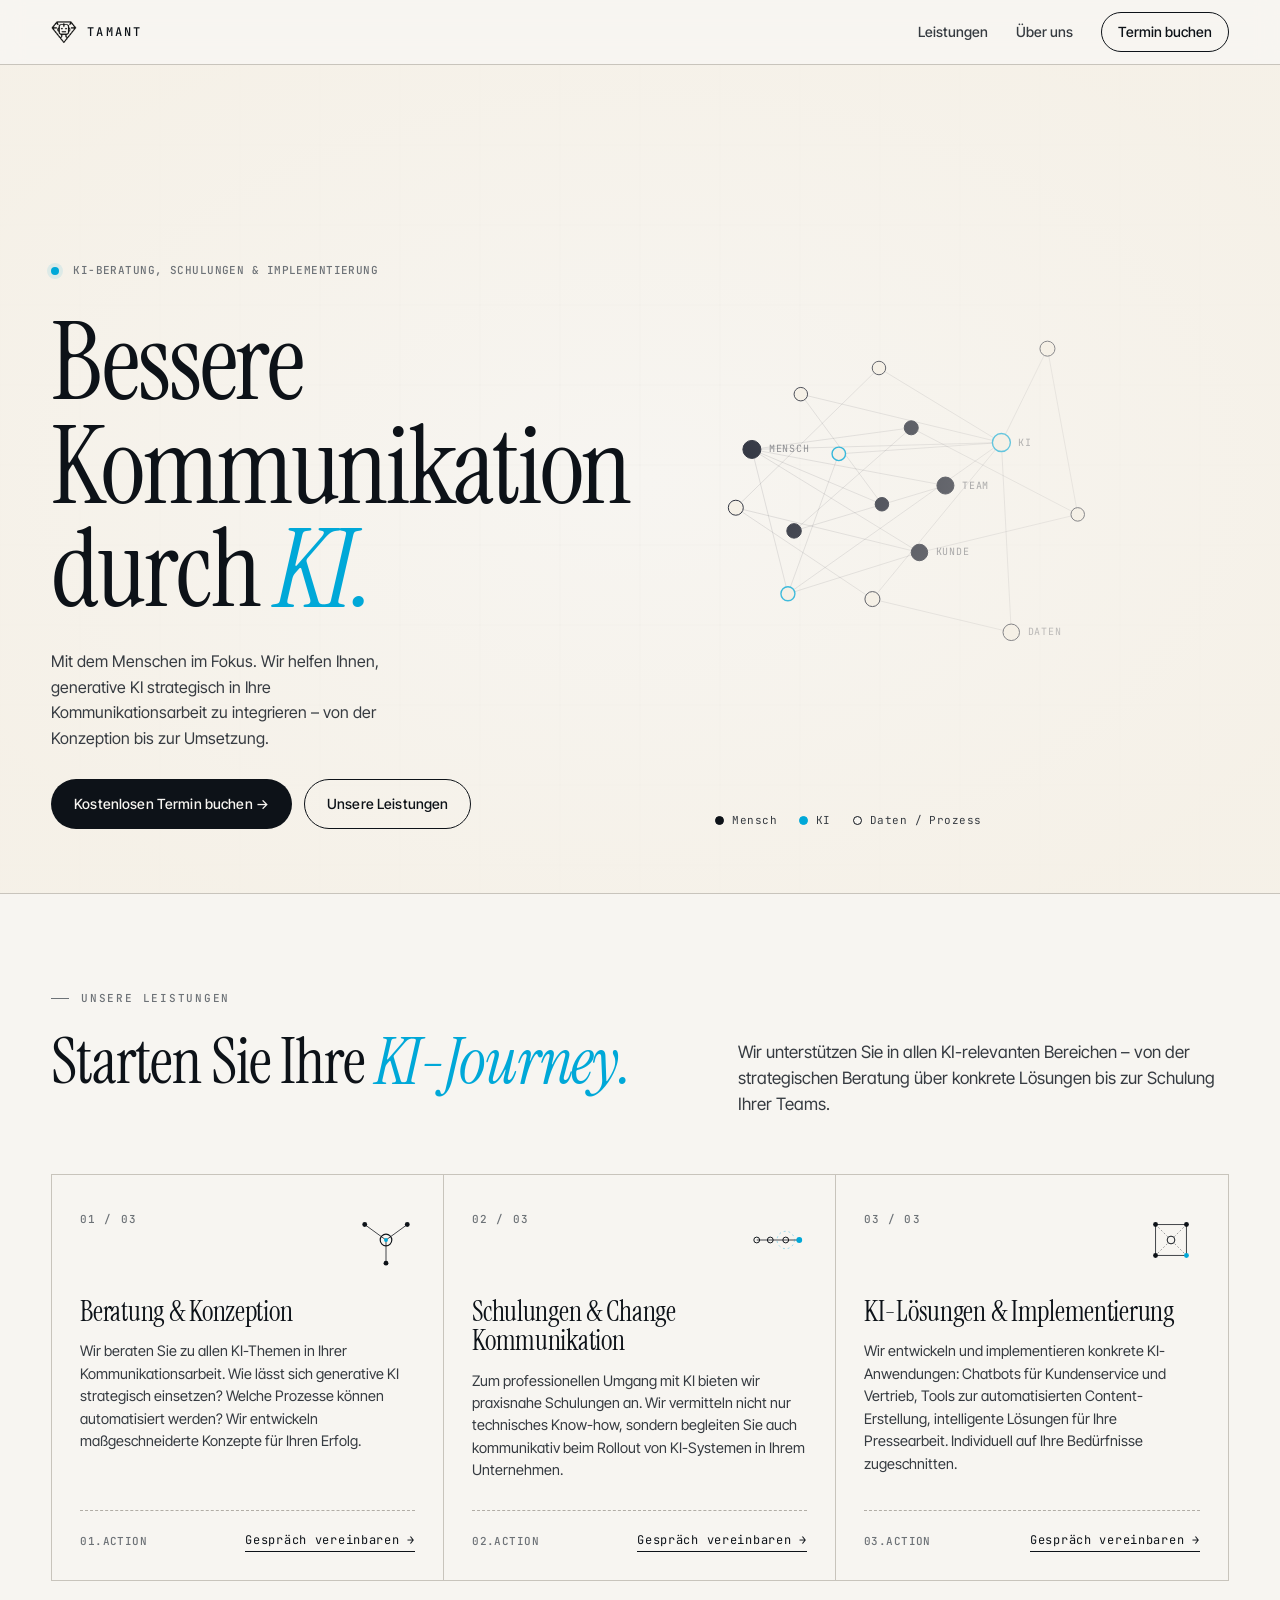
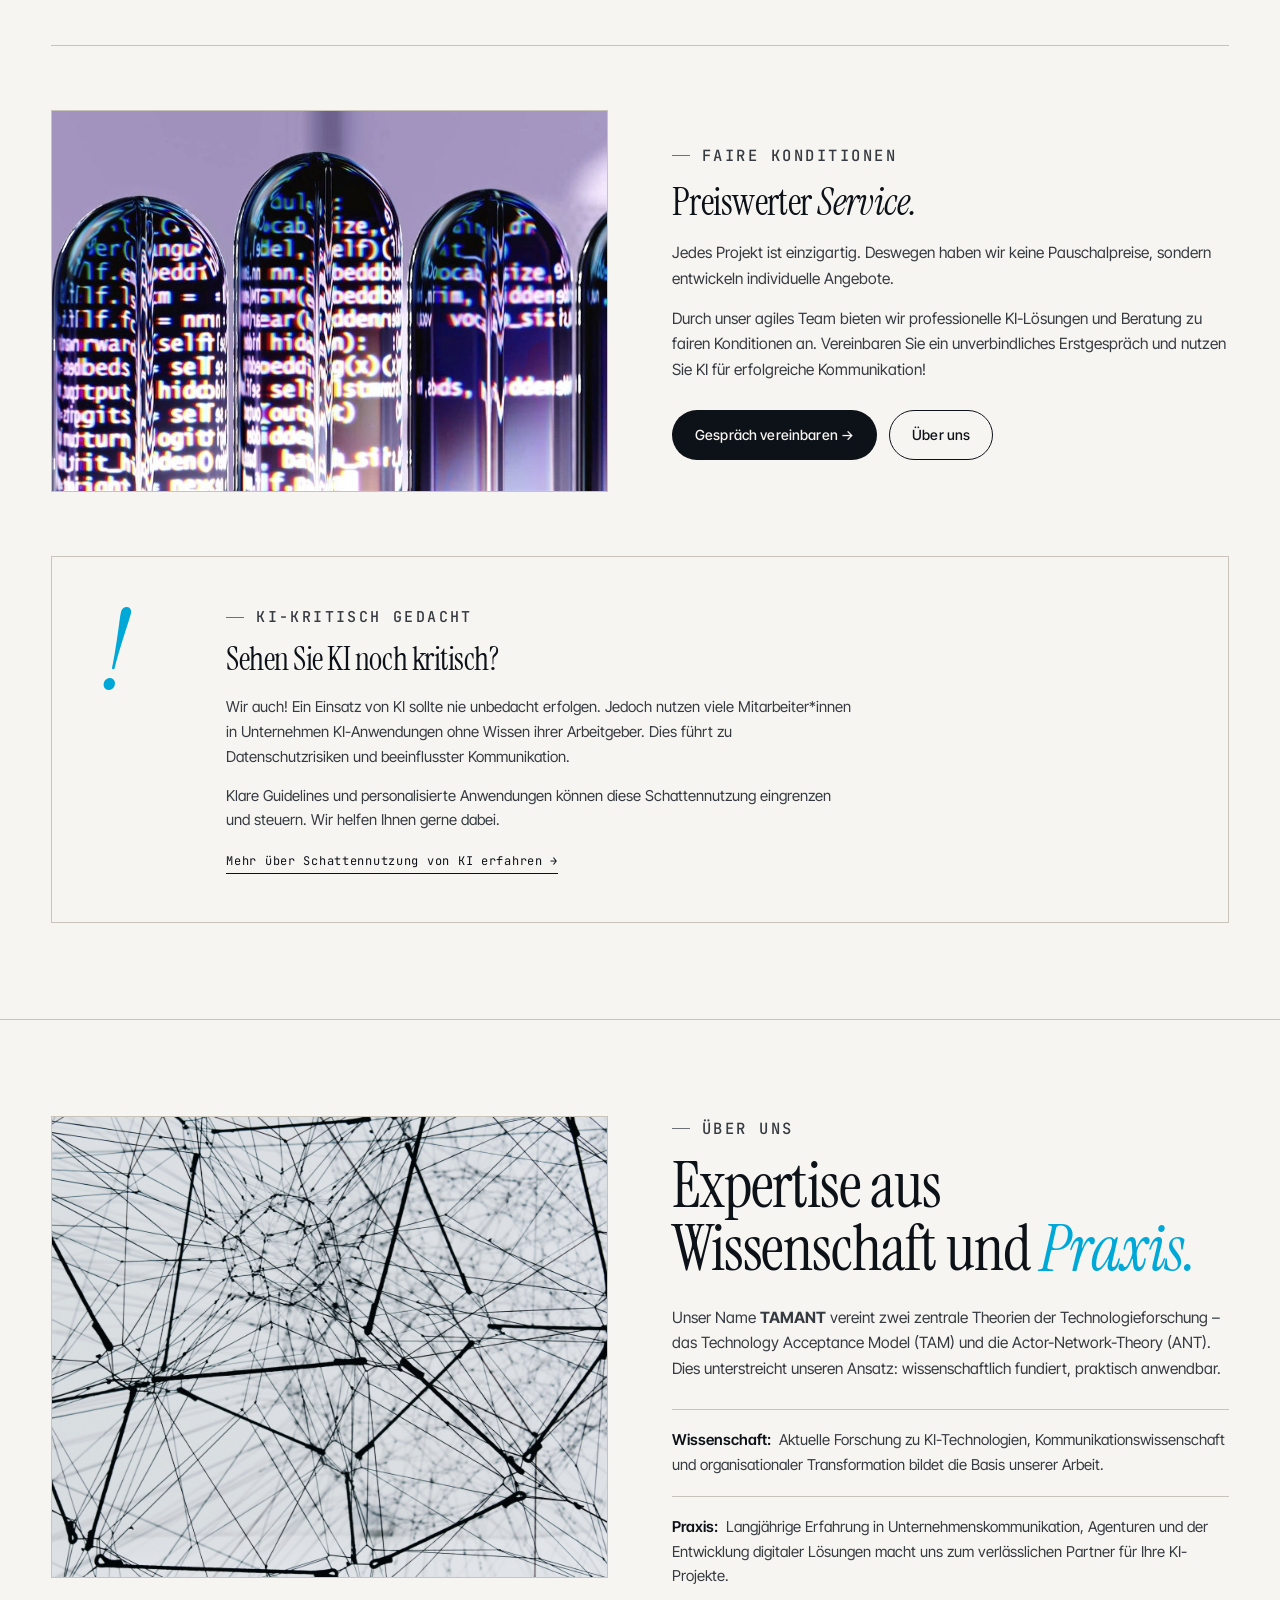
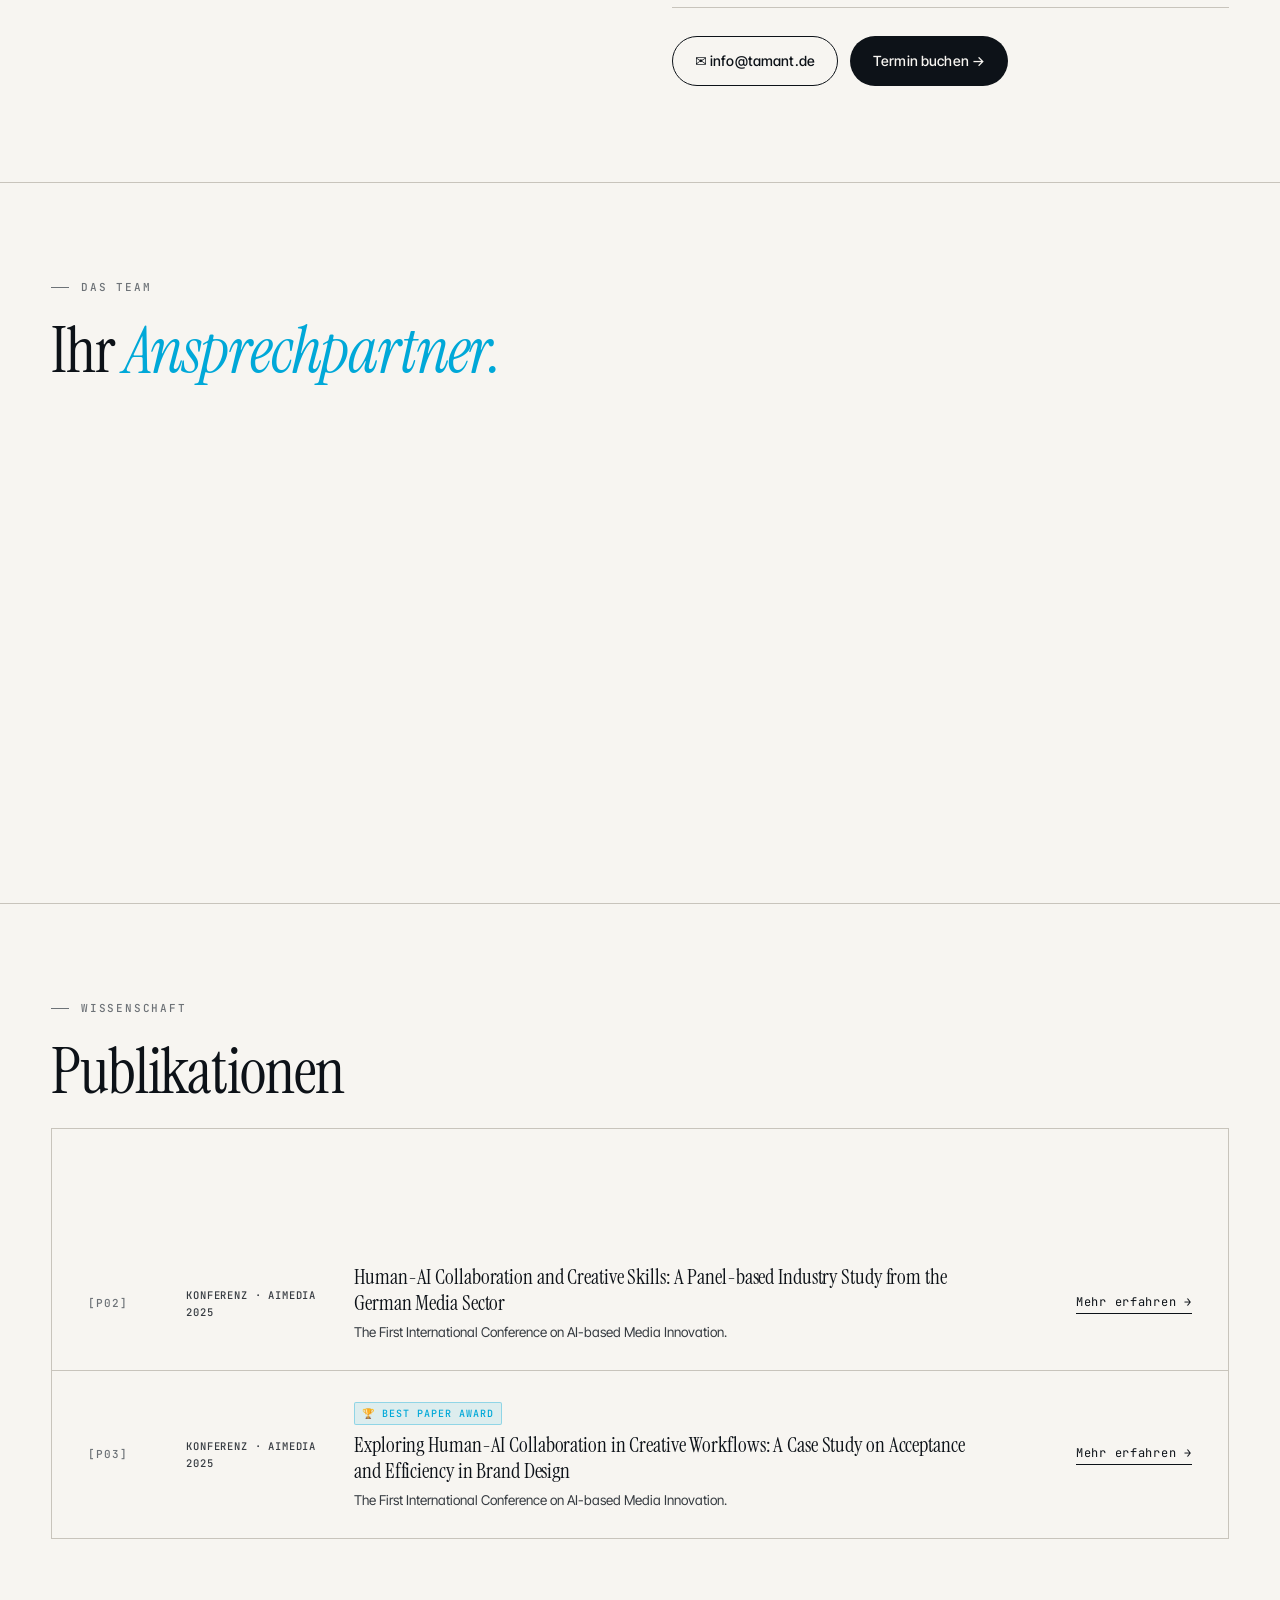
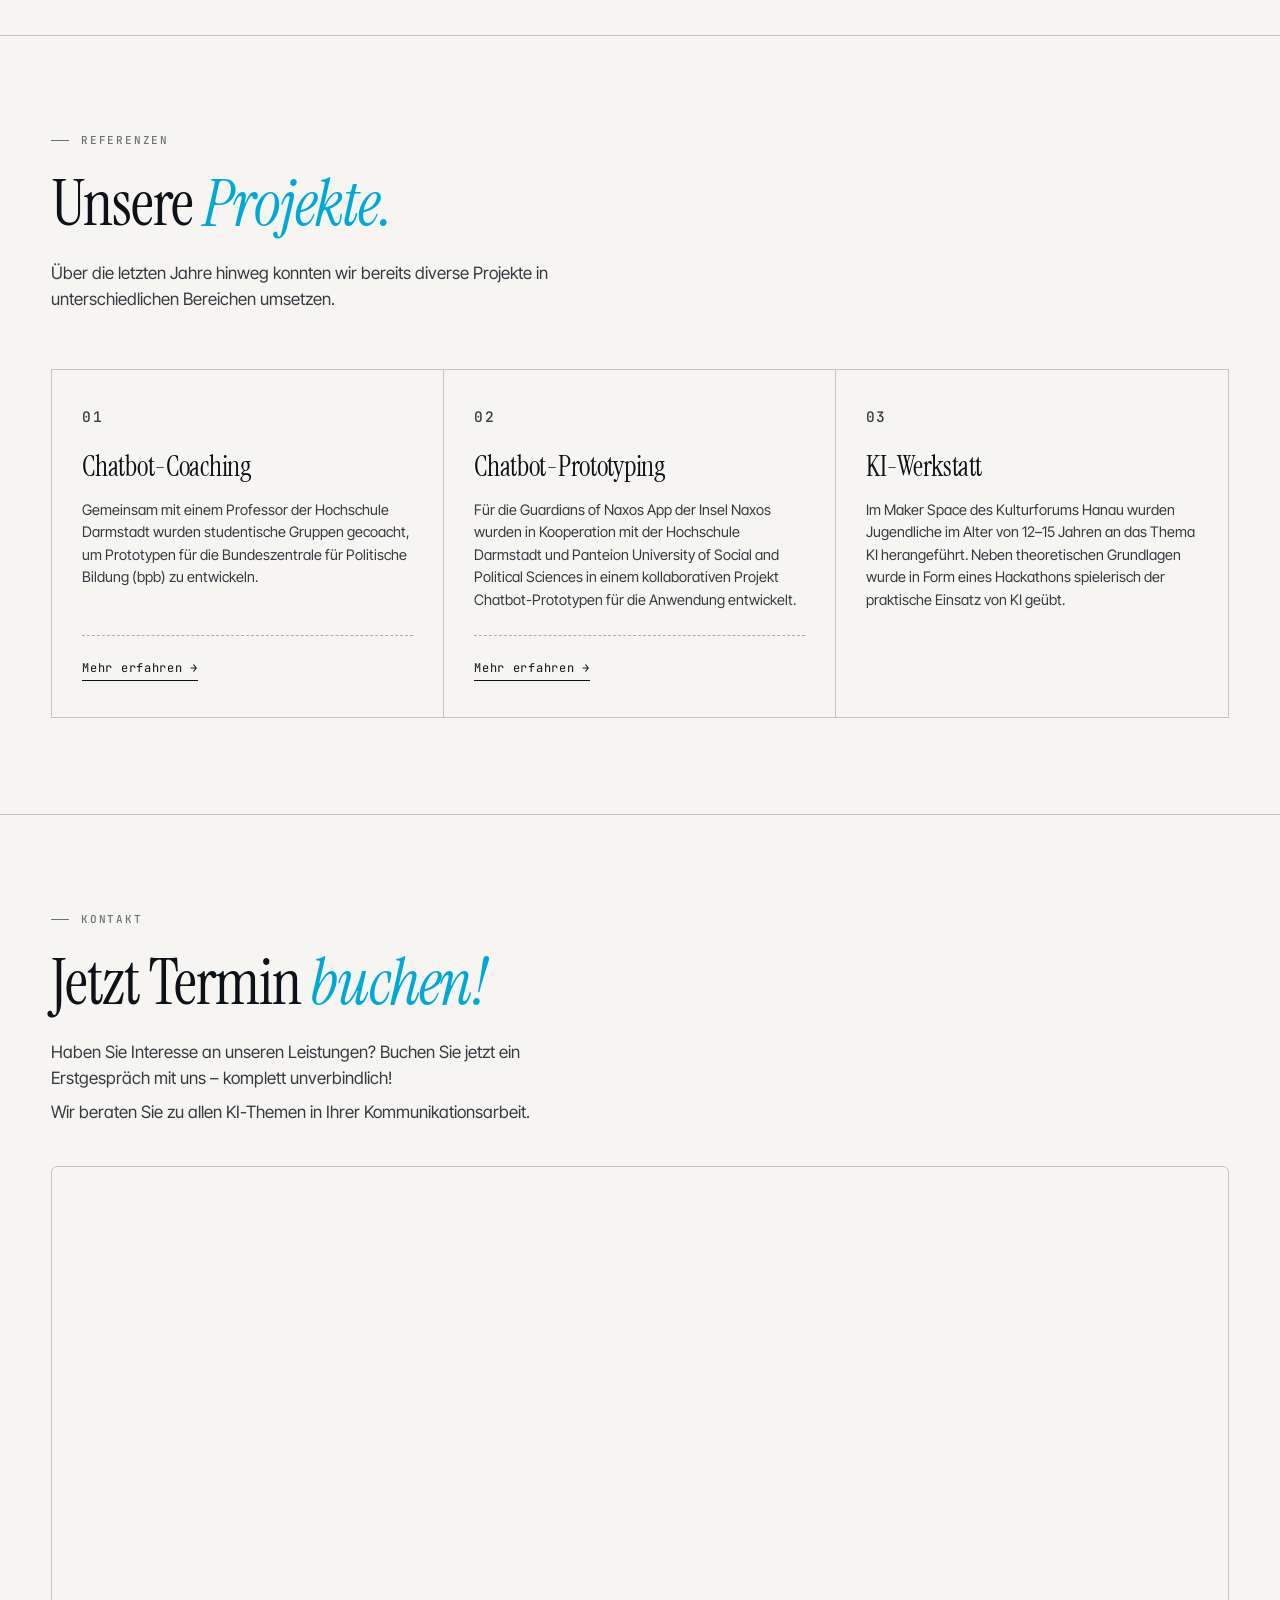
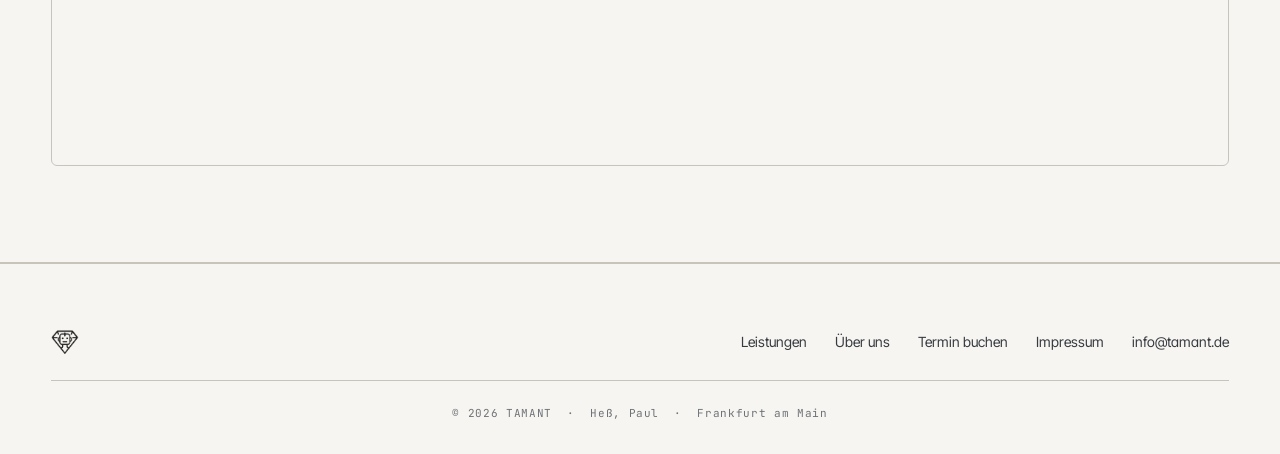
==== commit 6b1e90cc: "Mobile optimization + reduzierung der abschnitte" ====
--- a/index.html
+++ b/index.html
@@ -269,49 +269,11 @@
 
 
   <!-- ══════════════════════════════════════
-       KENNZAHLEN / PILLARS
-  ══════════════════════════════════════ -->
-  <section class="stats-section" aria-label="Unsere Stärken">
-    <div class="stats-grid">
-      <div class="stat-card fade-up">
-        <div class="stat-bar" aria-hidden="true"><i></i><i></i><i></i></div>
-        <span class="stat-number">100%</span>
-        <div class="stat-label">Wissenschaftlich</div>
-        <p class="stat-desc">
-          Durch unsere wissenschaftliche Arbeit sind wir immer auf dem
-          neuesten Stand der KI-Forschung und Kommunikationswissenschaft.
-        </p>
-      </div>
-      <div class="stat-card fade-up delay-1">
-        <div class="stat-bar" aria-hidden="true"><i></i><i></i><i></i></div>
-        <span class="stat-number">100%</span>
-        <div class="stat-label">Praktisch</div>
-        <p class="stat-desc">
-          Wir kennen die Anforderungen moderner Unternehmenskommunikation
-          und entwickeln KI-Lösungen, die wirklich funktionieren.
-        </p>
-      </div>
-      <div class="stat-card fade-up delay-2">
-        <div class="stat-bar" aria-hidden="true"><i></i><i></i><i></i></div>
-        <span class="stat-number">100%</span>
-        <div class="stat-label">Persönlich</div>
-        <p class="stat-desc">
-          Jedes Projekt wird individuell konzipiert. Unsere Beratung,
-          Lösungen und Schulungen passen wir genau auf Ihre
-          Kommunikationsziele an.
-        </p>
-      </div>
-    </div>
-  </section>
-
-
-  <!-- ══════════════════════════════════════
        ÜBER UNS
   ══════════════════════════════════════ -->
   <section class="about" id="ueber-uns">
     <div class="container">
 
-      <!-- Philosophie -->
       <div class="about-split">
         <div class="about-image fade-up">
           <img src="Multimedia/alina-grubnyak-ZiQkhI7417A-unsplash.jpg"
@@ -319,30 +281,6 @@
         </div>
         <div class="about-text">
           <p class="section-tag">Über uns</p>
-          <h2 class="section-title">Unsere <em>Philosophie.</em></h2>
-          <p>
-            Wir nutzen das Potenzial generativer KI, um Ihre Kommunikation auf
-            ein neues Level zu heben.
-          </p>
-          <p>
-            Hierbei verbinden wir Expertise aus Wissenschaft und Praxis: Wir
-            helfen KI-Lösungen zu implementieren, schulen Teams im souveränen
-            Umgang mit der Technologie und begleiten Unternehmen kommunikativ
-            auf ihrem Weg in die KI-gestützte Zukunft.
-          </p>
-          <div class="about-actions">
-            <a href="mailto:info@tamant.de" class="btn btn-outline">
-              ✉ info@tamant.de
-            </a>
-            <a href="#termin" class="btn btn-primary">Termin buchen →</a>
-          </div>
-        </div>
-      </div>
-
-      <!-- Geschichte -->
-      <div class="about-split">
-        <div class="about-text">
-          <p class="section-tag">Unsere Geschichte</p>
           <h2 class="section-title">Expertise aus Wissenschaft und <em>Praxis.</em></h2>
           <p>
             Unser Name <strong>TAMANT</strong> vereint zwei zentrale Theorien
@@ -362,10 +300,12 @@
               Lösungen macht uns zum verlässlichen Partner für Ihre KI-Projekte.
             </li>
           </ul>
-        </div>
-        <div class="about-image fade-up">
-          <img src="Multimedia/growtika-nGoCBxiaRO0-unsplash.jpg"
-               alt="KI und Technologie" loading="lazy">
+          <div class="about-actions">
+            <a href="mailto:info@tamant.de" class="btn btn-outline">
+              ✉ info@tamant.de
+            </a>
+            <a href="#termin" class="btn btn-primary">Termin buchen →</a>
+          </div>
         </div>
       </div>
 
@@ -415,29 +355,6 @@
               📄 Forschungsprofil
             </a>
           </div>
-        </div>
-      </div>
-
-      <!-- Wissenschaftlicher Fokus -->
-      <div class="sci-block fade-up">
-        <div class="sci-image">
-          <img src="Multimedia/IMG-20250522-WA0017.jpg"
-               alt="Paul Heß – Wissenschaftliche Arbeit" loading="lazy">
-        </div>
-        <div class="sci-text">
-          <p class="section-tag">Wissenschaftlicher Fokus</p>
-          <h3>Empirisch geprüft. Praktisch <em>angewandt.</em></h3>
-          <p>
-            Unsere Anwendung von KI in der Praxis ist konstant empirisch geprüft
-            und mit den neusten Erkenntnissen der Forschung abgeglichen. Durch
-            den angewandten Fokus der Forschung sowie Praxisprojekte ist auch
-            die Lage der Organisationen stets Teil der wissenschaftlichen Arbeit.
-          </p>
-          <a href="https://mediencampus.h-da.de/forschen/angebote/wissenschaftlicher-nachwuchs"
-             target="_blank" rel="noopener noreferrer"
-             class="btn-arrow">
-            Forschungsprofil ansehen →
-          </a>
         </div>
       </div>
 
--- a/style.css
+++ b/style.css
@@ -273,6 +273,7 @@
   background: none;
   border: none;
   padding: 4px;
+  position: relative;
   z-index: 1001;
 }
 .nav-toggle span {
@@ -1071,6 +1072,32 @@
   .notebook-row .nb-action { text-align: left; justify-content: flex-start; }
 }
 
+/* ─── Hero: graph as inline block on mobile, not overlay ─── */
+@media (max-width: 900px) {
+  .hero {
+    min-height: auto;
+    display: flex;
+    flex-direction: column;
+  }
+  .hero-content {
+    min-height: auto;
+    padding: 56px 0 32px;
+    padding-left: var(--gutter);
+    padding-right: var(--gutter);
+    order: 1;
+  }
+  .hero-graph {
+    position: relative;
+    inset: auto;
+    width: 100%;
+    height: clamp(260px, 50vw, 360px);
+    order: 2;
+    border-top: 1px solid var(--hairline);
+    overflow: hidden;
+  }
+  .hero-side { display: none; }
+}
+
 @media (max-width: 768px) {
   body { font-size: 15px; }
   .section,
@@ -1082,18 +1109,24 @@
   .nav-links {
     display: none;
     position: fixed;
-    inset: 0;
+    top: 64px;
+    left: 0;
+    right: 0;
+    bottom: 0;
     background: var(--paper);
     flex-direction: column;
     align-items: center;
-    justify-content: center;
+    justify-content: flex-start;
+    padding: 48px 24px;
     gap: 28px;
     z-index: 999;
+    border-top: 1px solid var(--hairline);
+    overflow-y: auto;
   }
   .nav-links.open { display: flex; }
-  .nav-links a { font-size: 18px; font-family: var(--serif); letter-spacing: 0; }
+  .nav-links a { font-size: 22px; font-family: var(--serif); letter-spacing: 0; }
   .nav-toggle  { display: flex; }
-  .nav-cta     { font-family: var(--sans) !important; font-size: 16px !important; padding: 12px 24px !important; }
+  .nav-cta     { font-family: var(--sans) !important; font-size: 16px !important; padding: 12px 24px !important; margin-top: 12px; }
 
   .hero-corner.bl,
   .hero-corner.br { font-size: 9px; letter-spacing: 0.1em; }
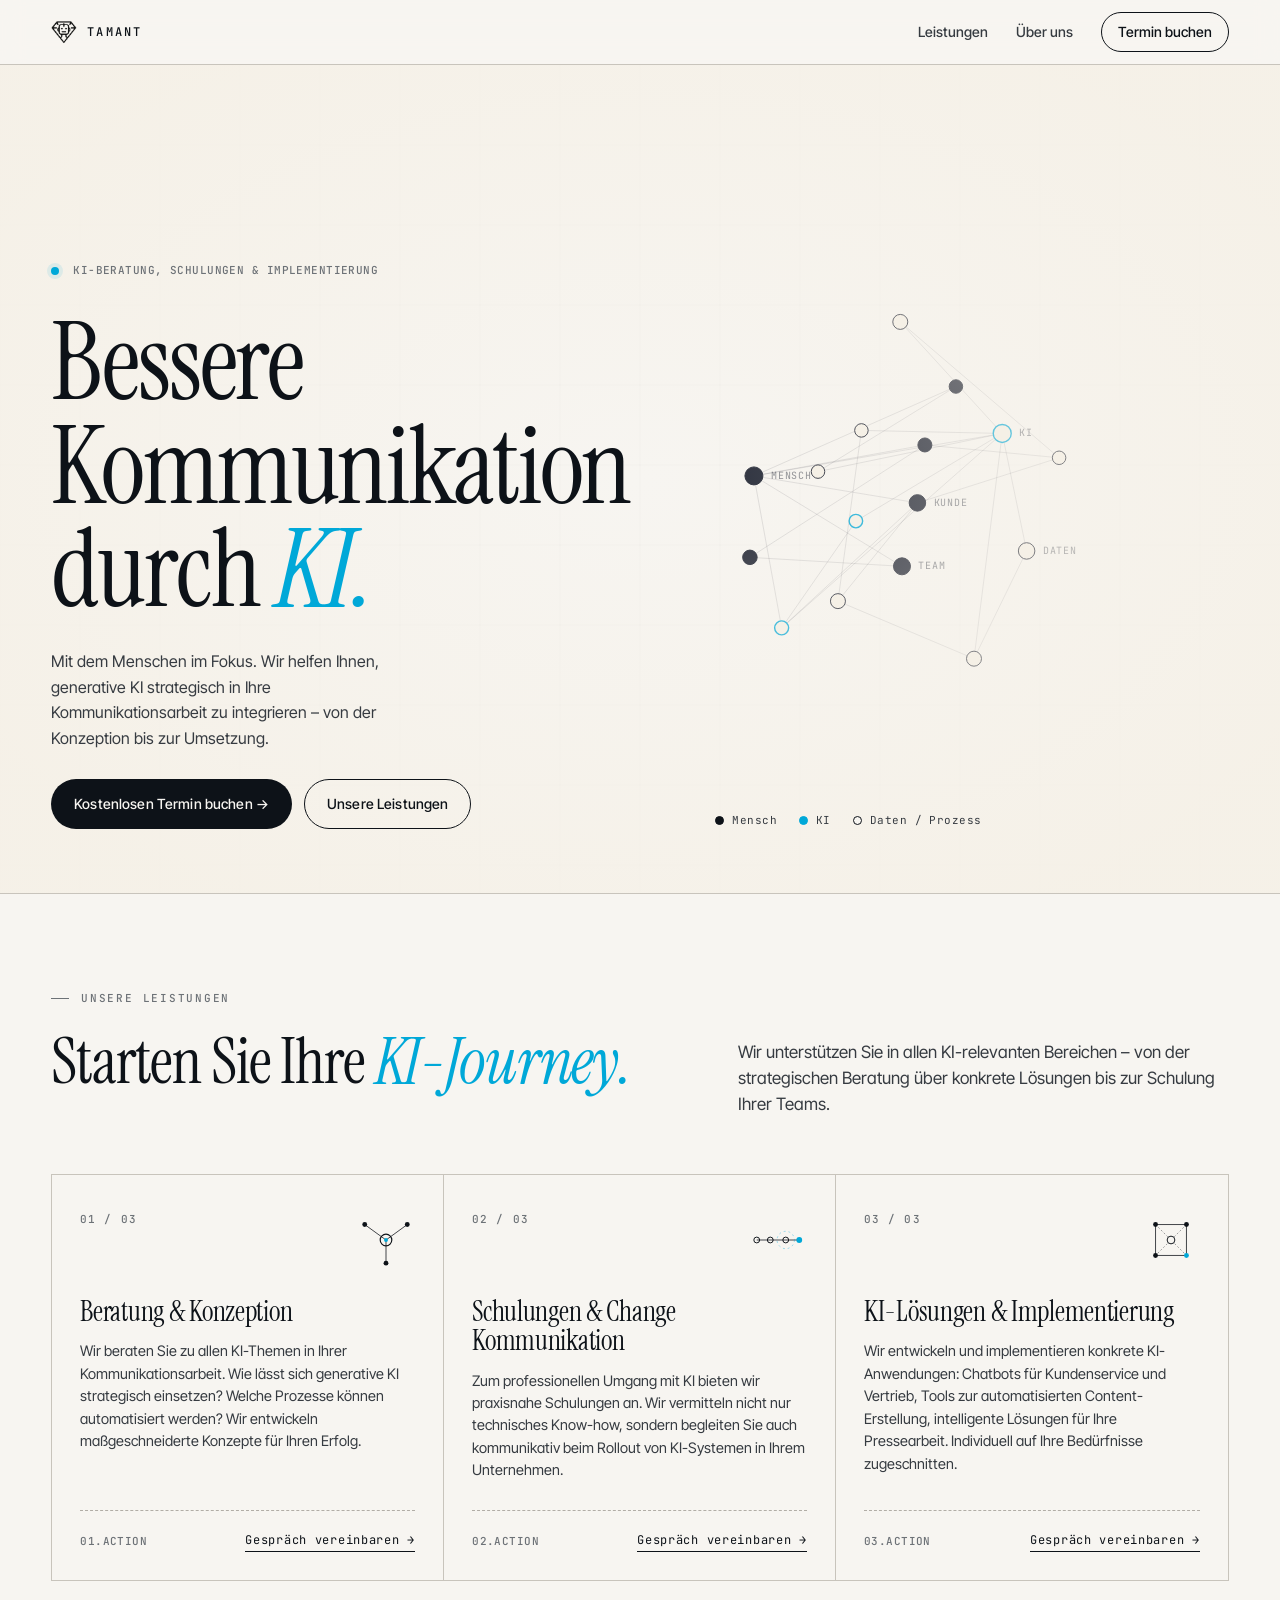
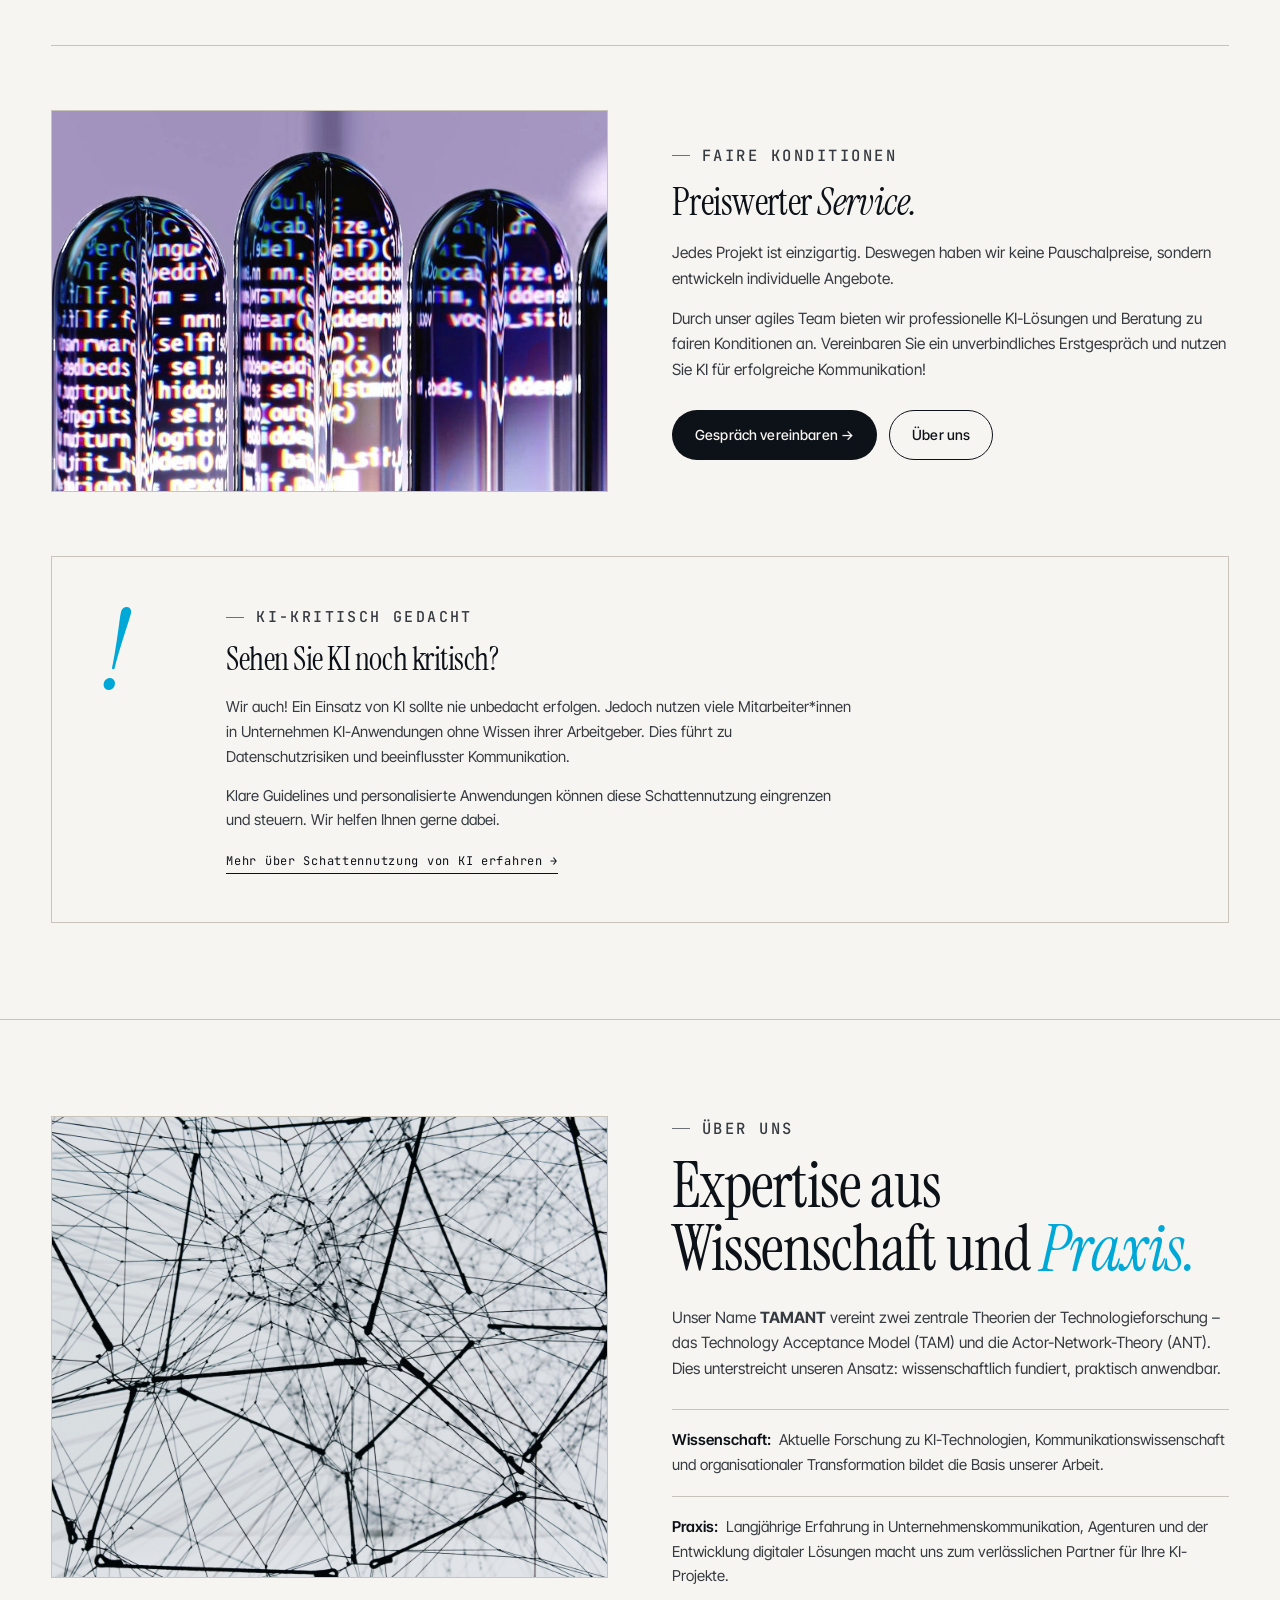
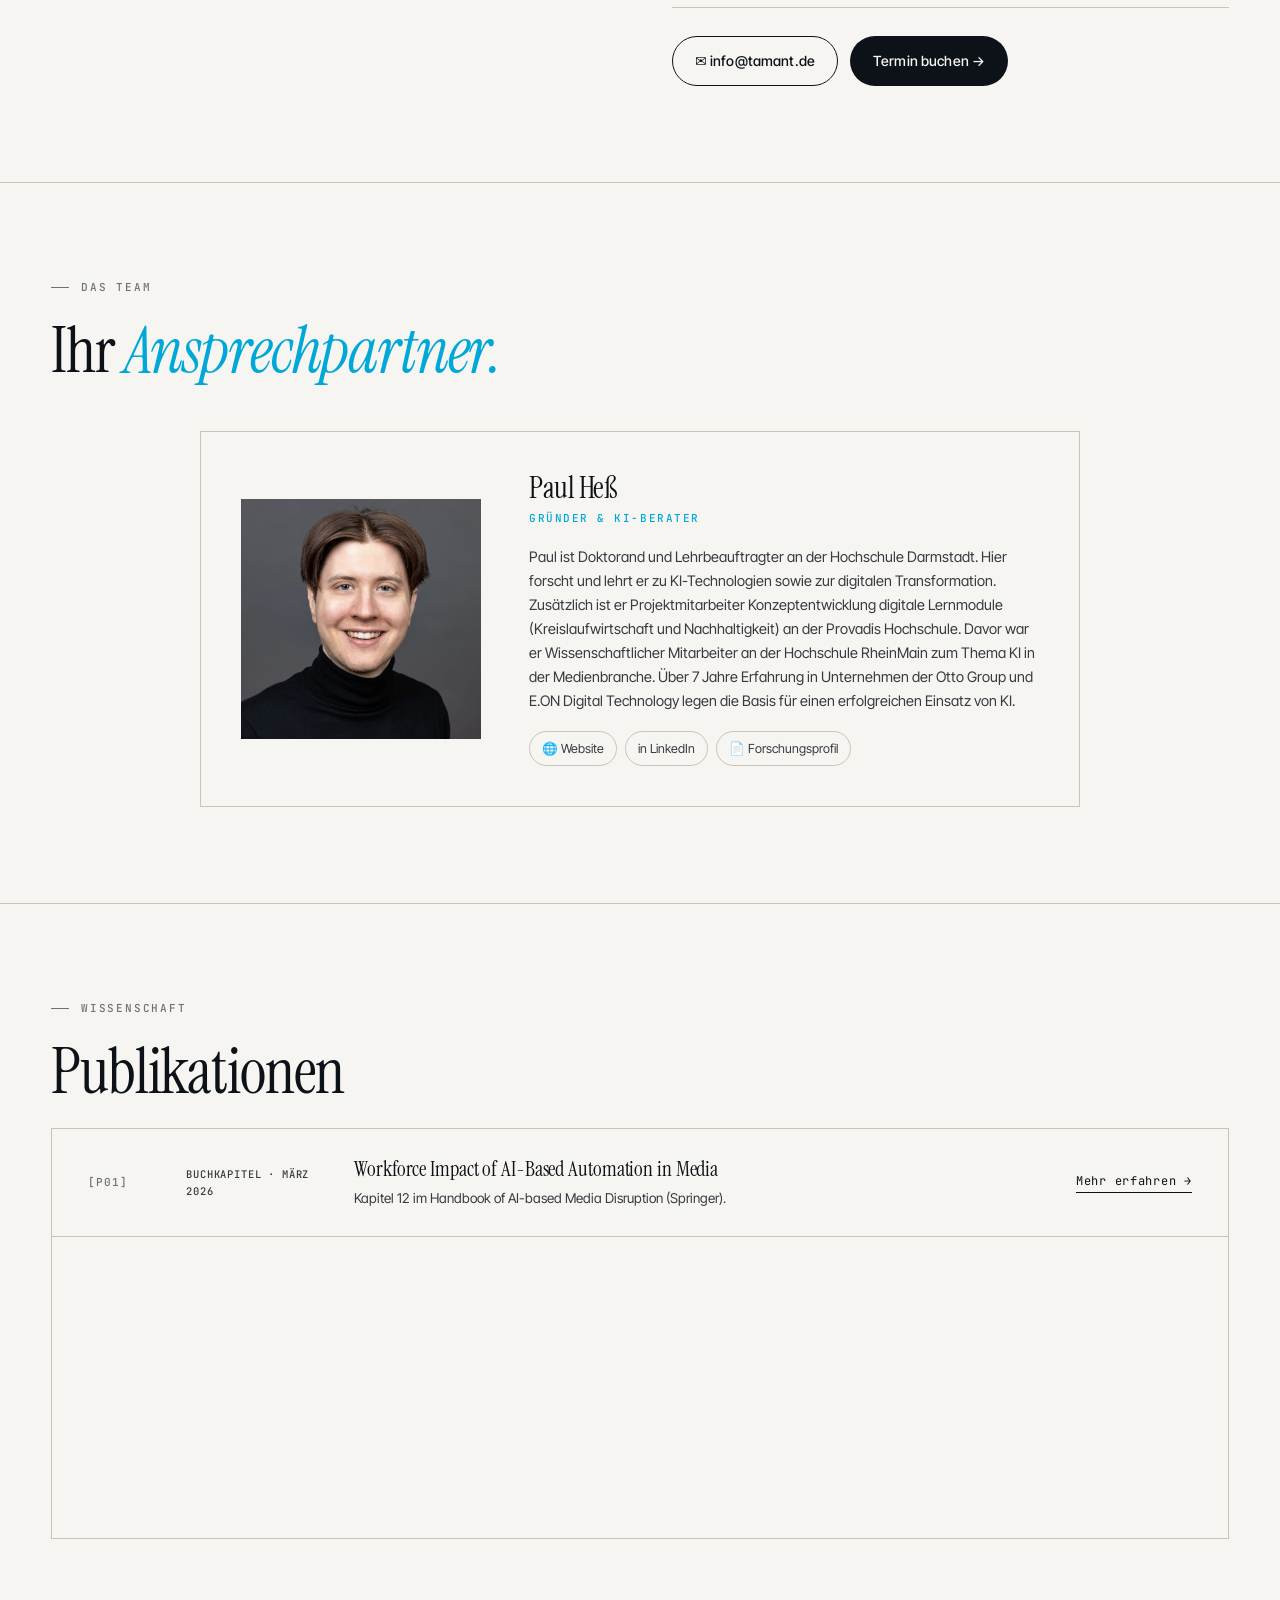
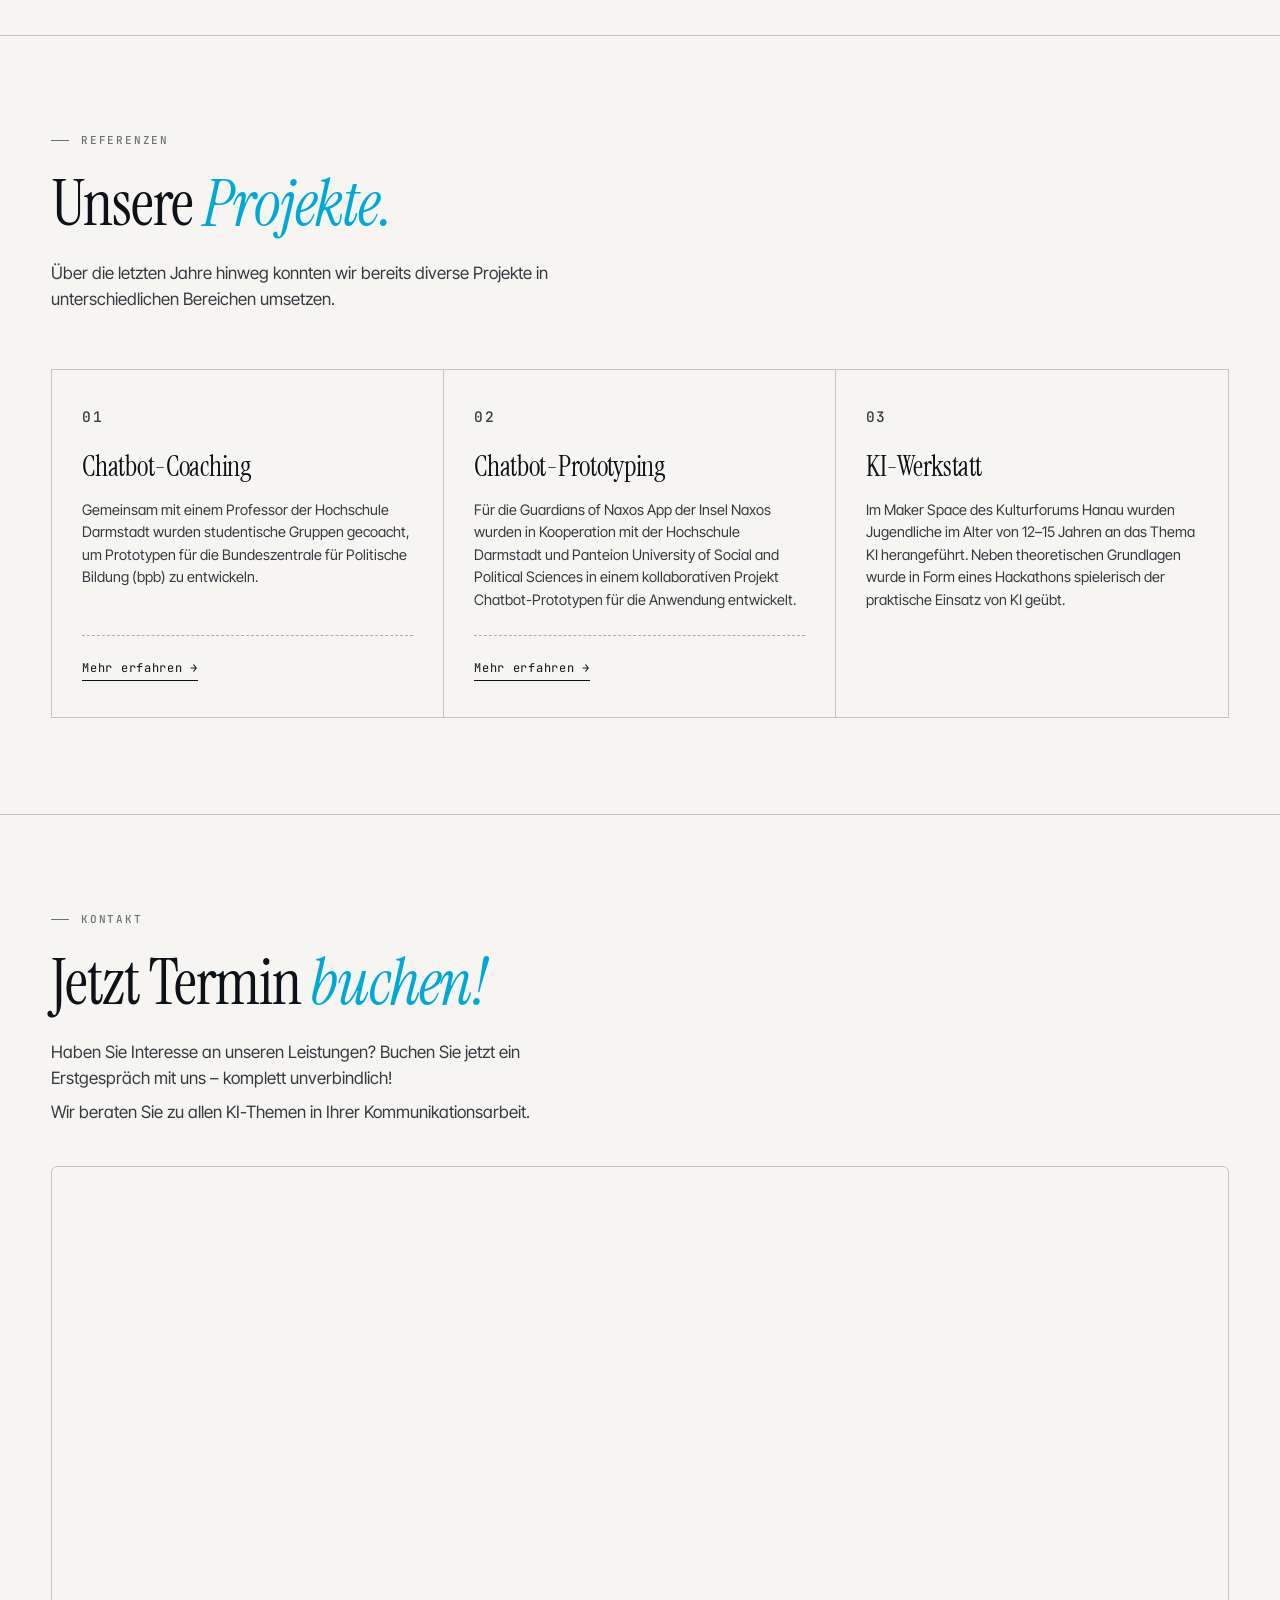
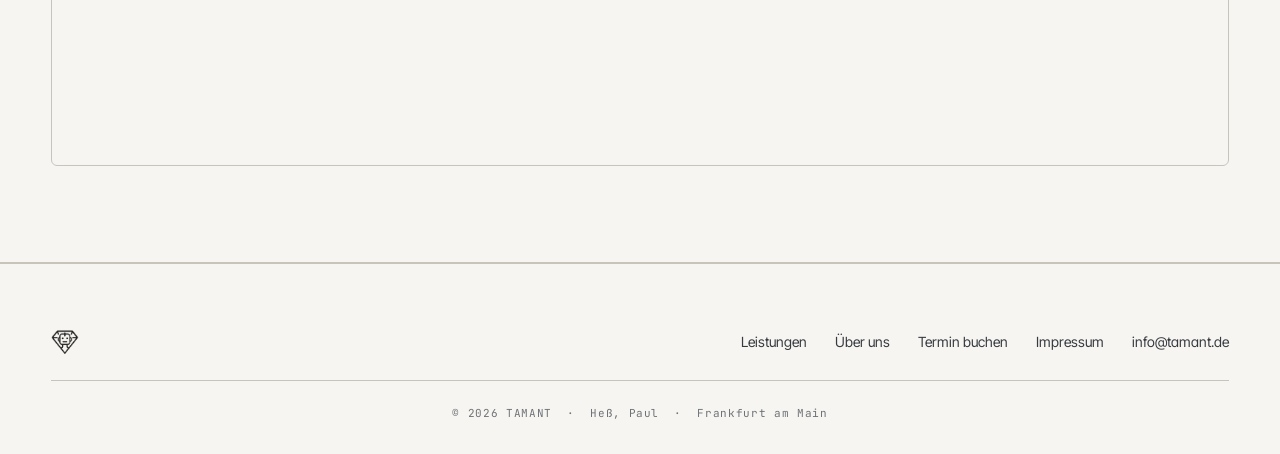
==== commit d6cd56b1: "Voiceflow anpassung" ====
--- a/index.html
+++ b/index.html
@@ -581,28 +581,6 @@
     });
   </script>
 
-  <!-- ══════════════════════════════════════
-       VOICEFLOW CHATBOT
-  ══════════════════════════════════════ -->
-  <script>
-    (function(d, t) {
-      var v = d.createElement(t), s = d.getElementsByTagName(t)[0];
-      v.onload = function() {
-        window.voiceflow.chat.load({
-          verify: { projectID: '68f63f50d2c4f43dfe952acd' },
-          url: 'https://general-runtime.voiceflow.com',
-          versionID: 'production',
-          voice: {
-            url: "https://runtime-api.voiceflow.com"
-          }
-        });
-      };
-      v.src = "https://cdn.voiceflow.com/widget-next/bundle.mjs";
-      v.type = "text/javascript";
-      s.parentNode.insertBefore(v, s);
-    })(document, 'script');
-  </script>
-
   <script src="script.js"></script>
 </body>
 </html>
--- a/style.css
+++ b/style.css
@@ -1147,7 +1147,7 @@
 
 @media (max-width: 480px) {
   :root { --gutter: 20px; }
-  .hero-content { padding: 60px 0 40px; }
+  .hero-content { padding: 60px var(--gutter) 40px; }
   .actor-card,
   .project-card { padding: 28px 22px; min-height: auto; }
   .ki-critical  { padding: 24px 20px; }
